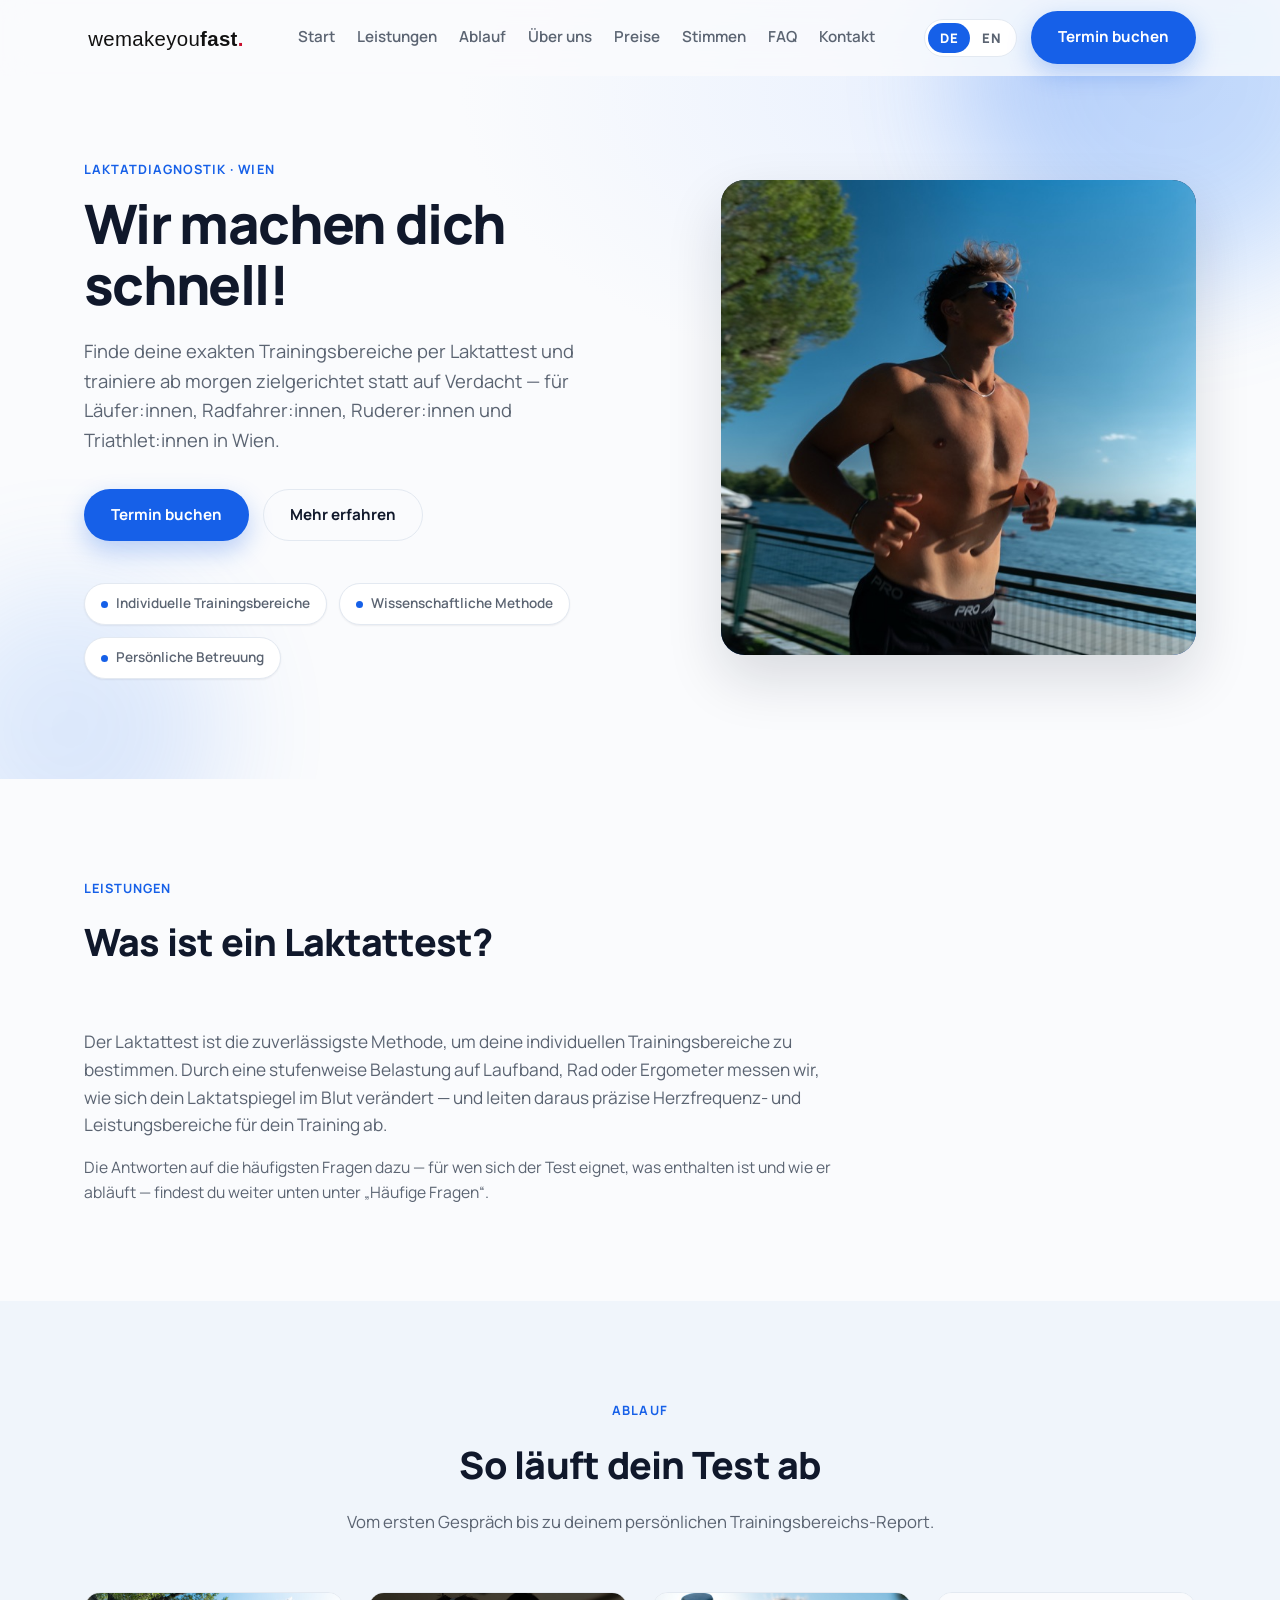
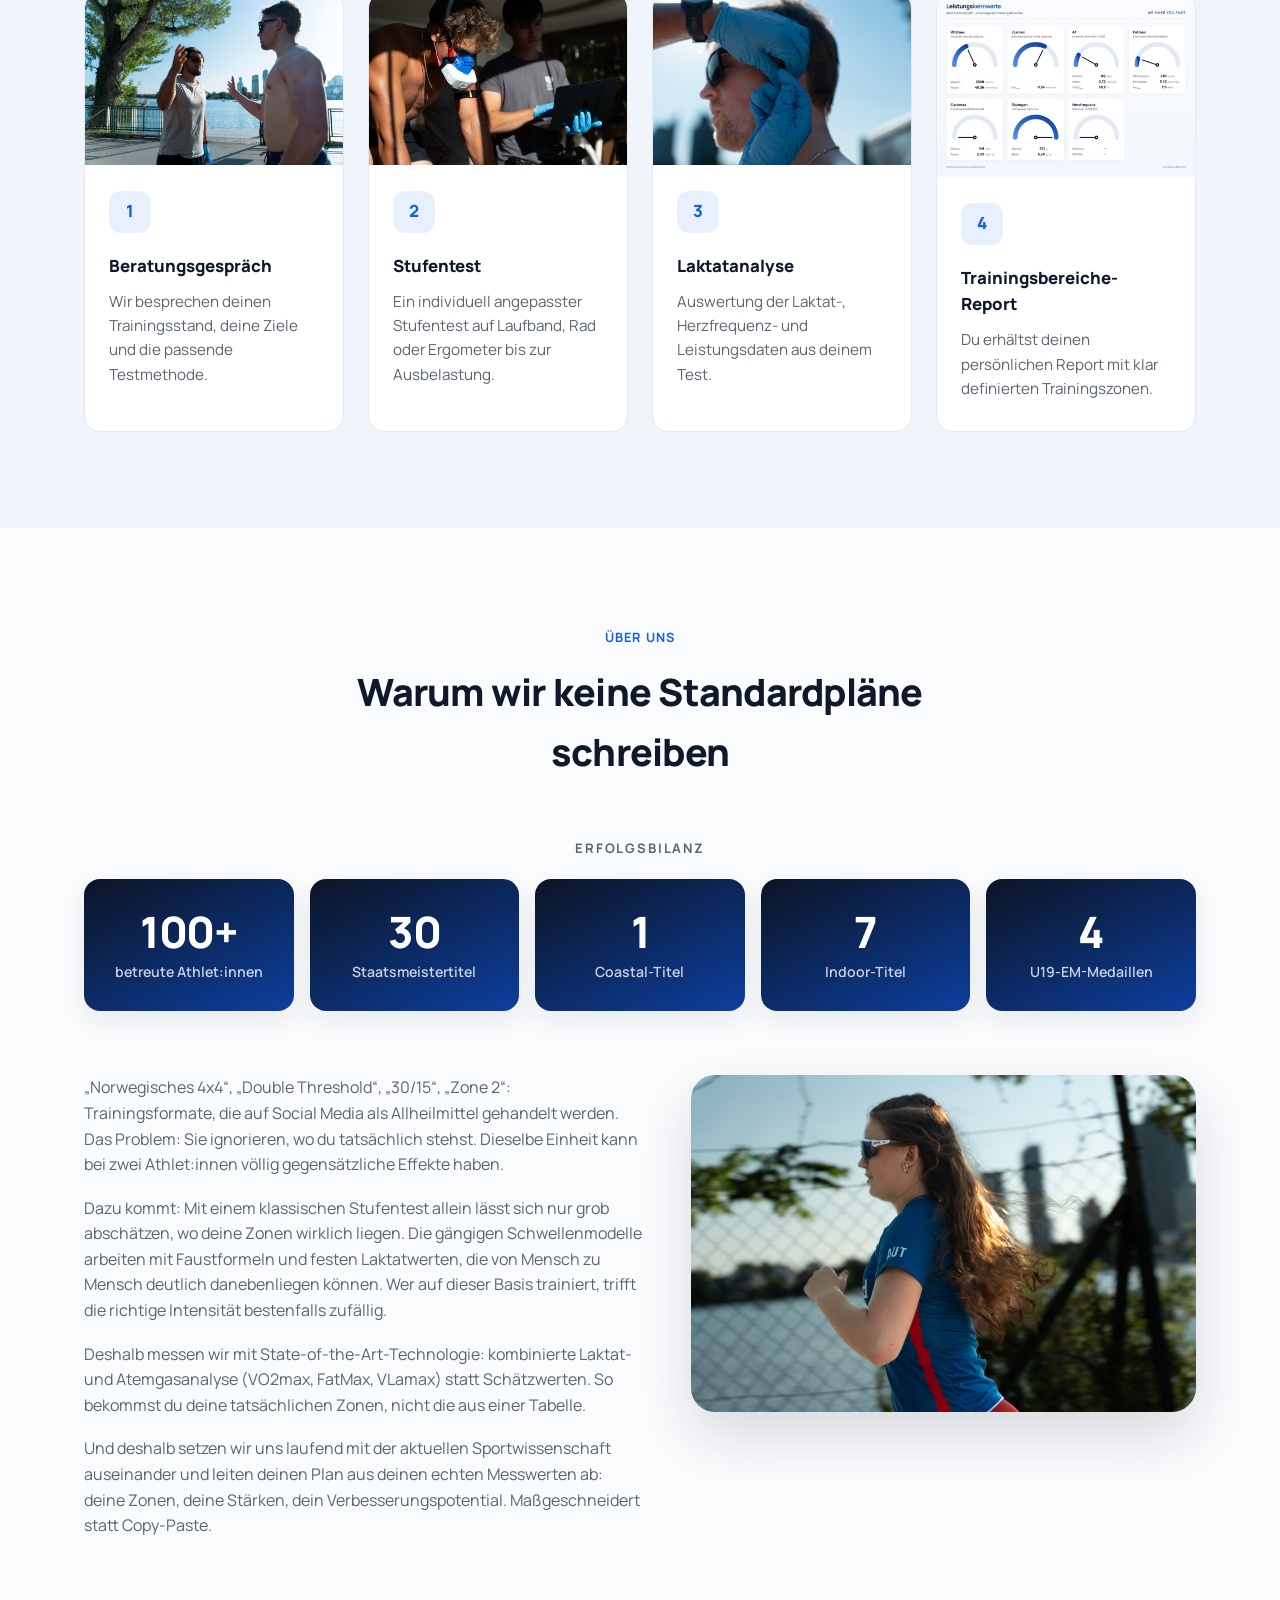
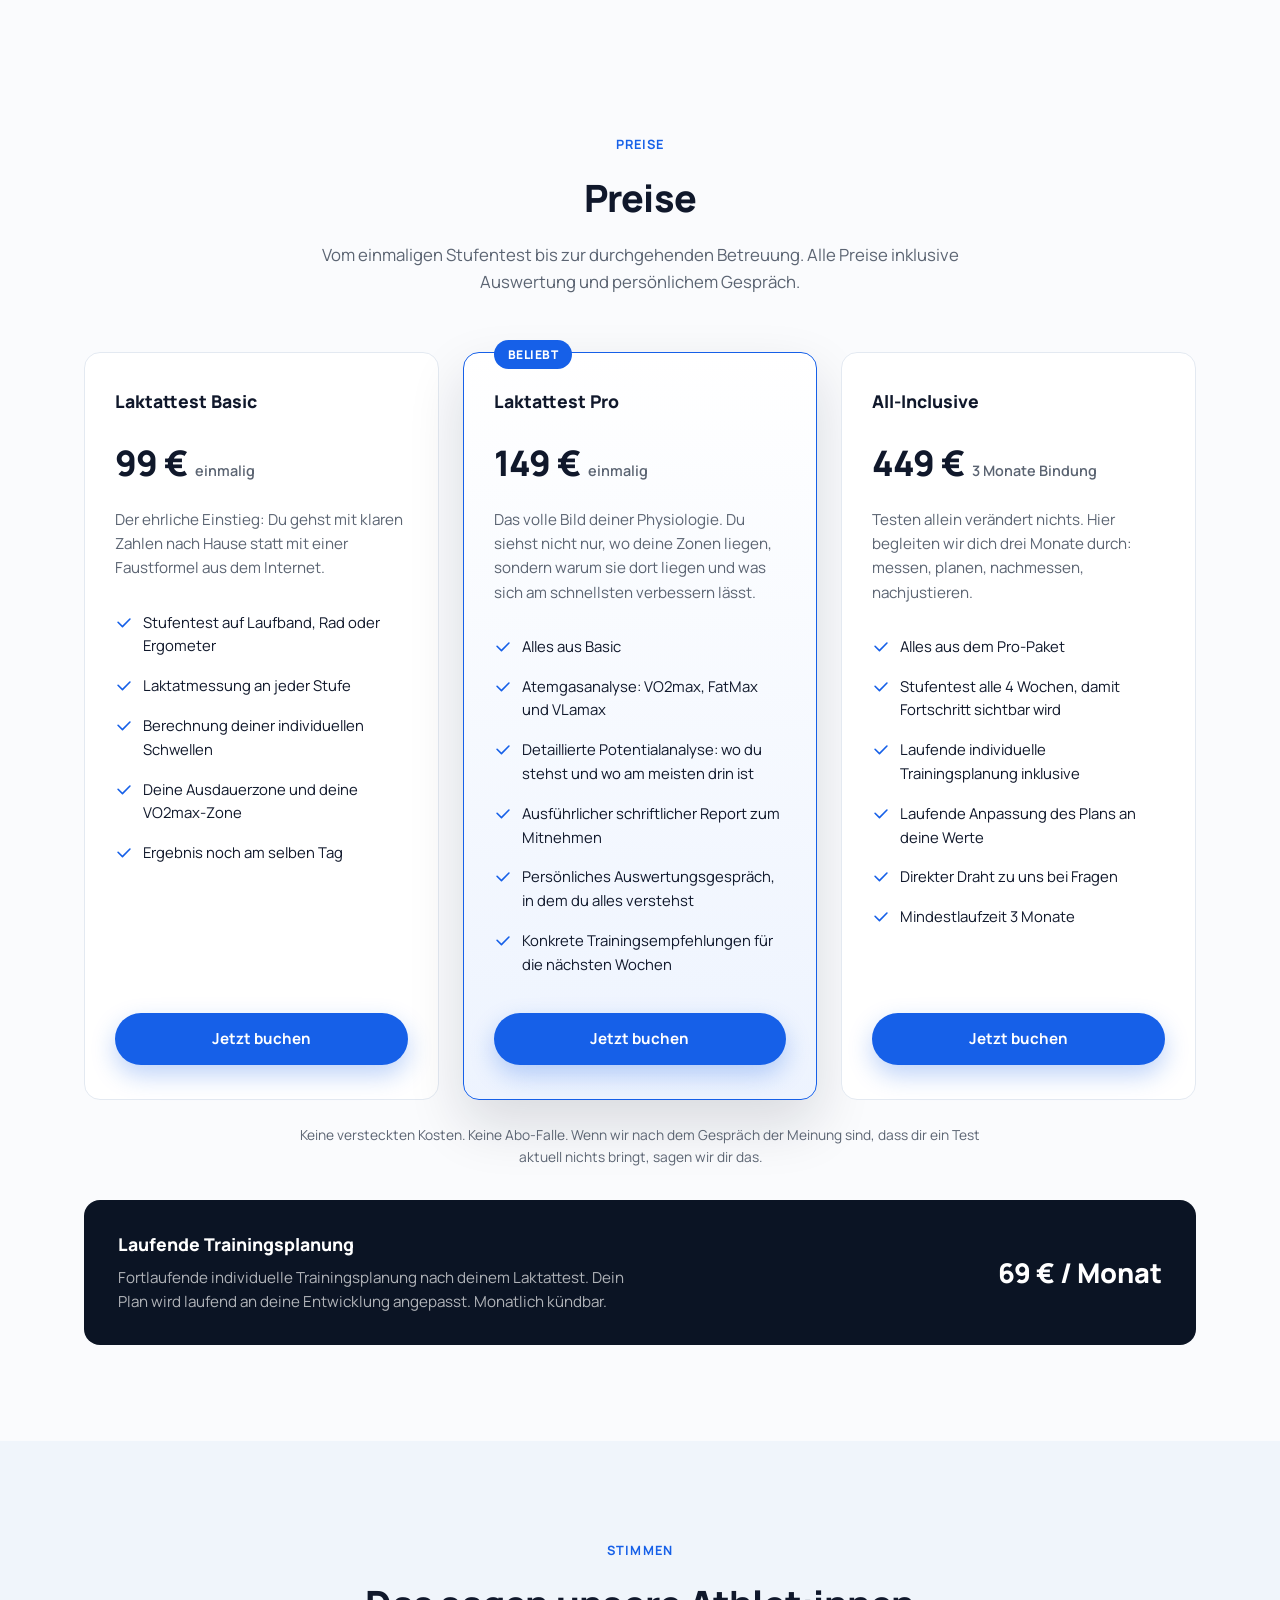
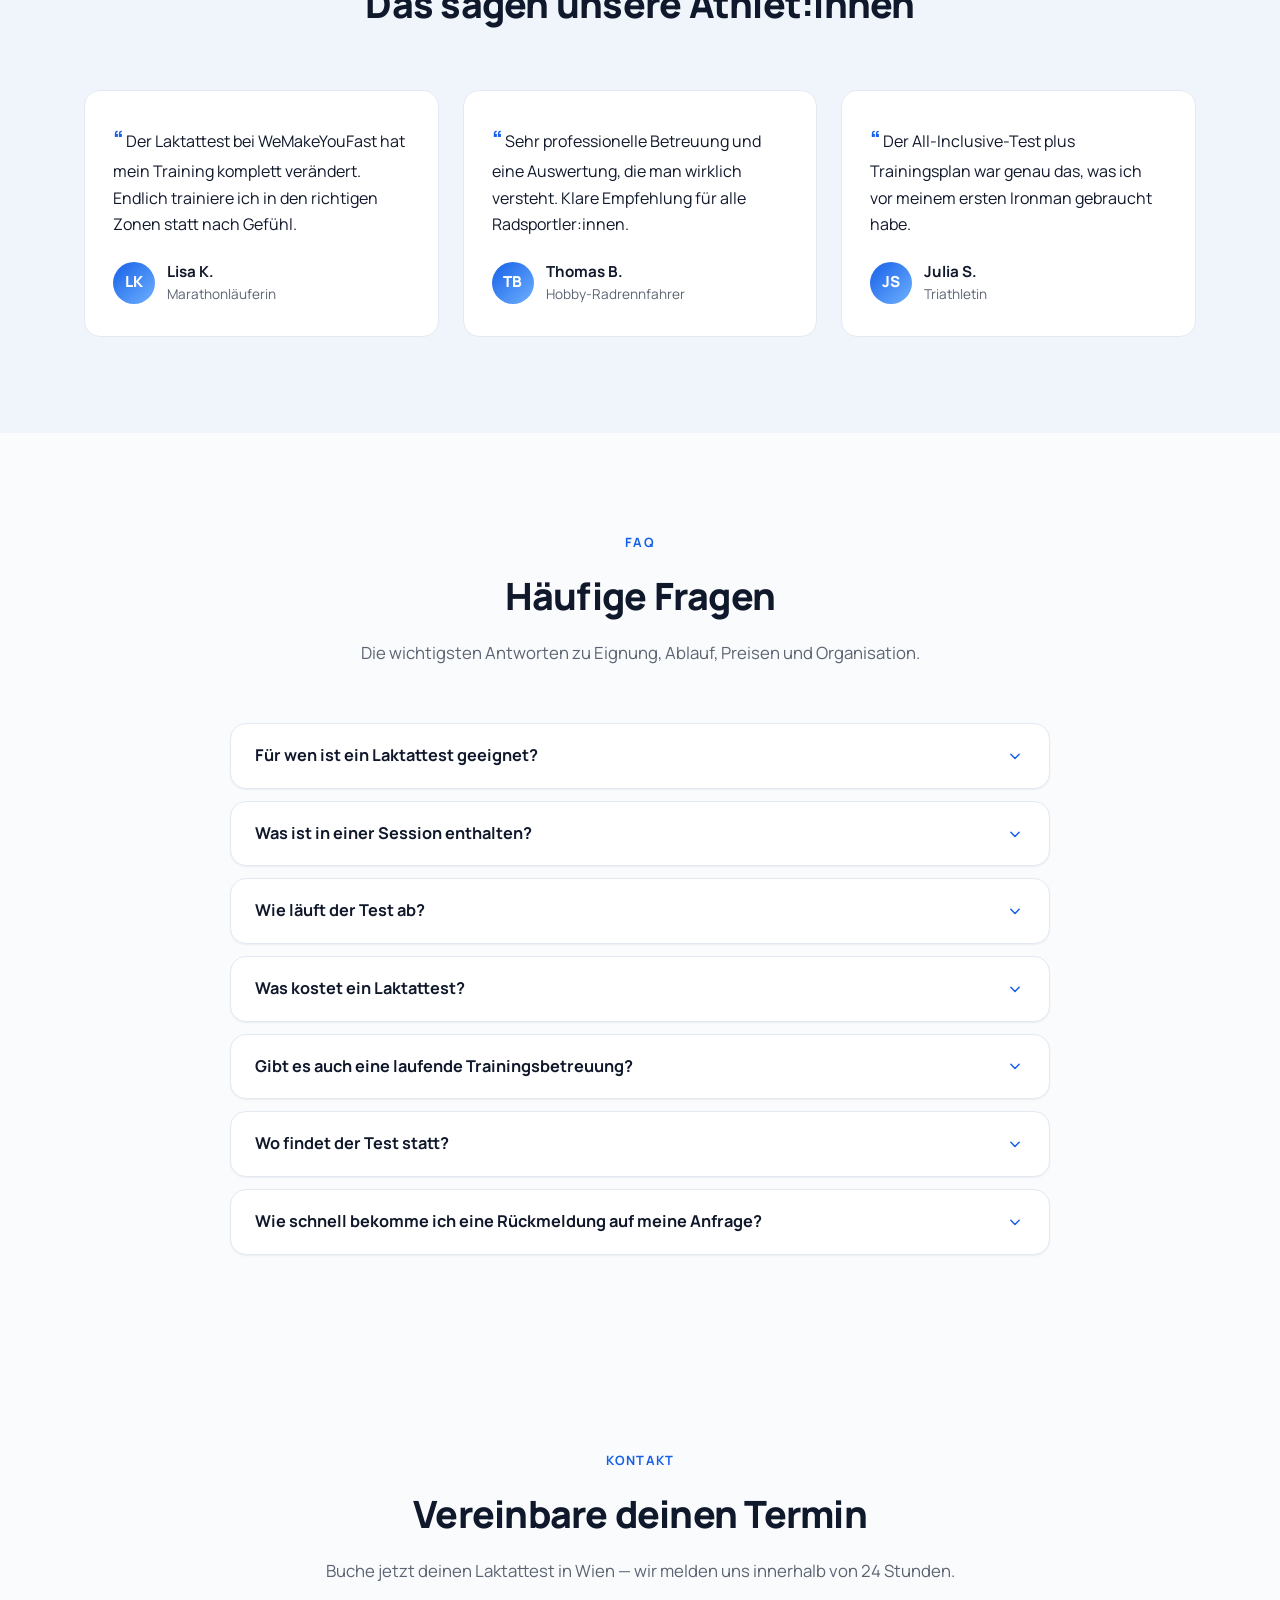
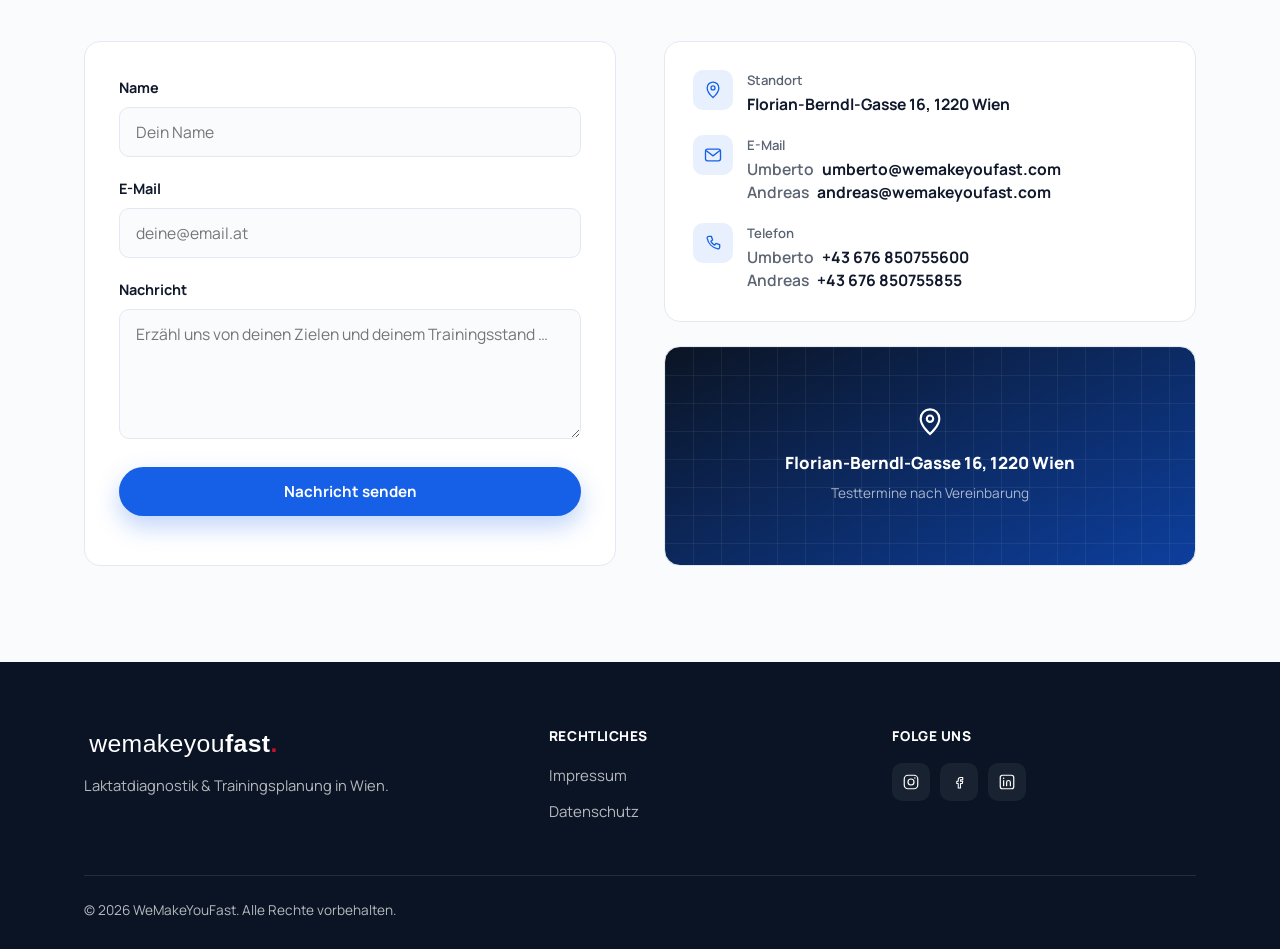
==== index.html @ f68e54e1 "Drop the competitor price comparison from the pricing section The section led with a claim about wha" ====
<!DOCTYPE html>
<html lang="de">
<head>
  <meta charset="UTF-8" />
  <meta name="viewport" content="width=device-width, initial-scale=1.0" />
  <title>WeMakeYouFast — Laktatdiagnostik Wien</title>
  <meta name="description" content="Laktatdiagnostik, Trainingsbereiche und individuelle Trainingspläne für Läufer:innen, Radfahrer:innen, Ruderer:innen und Triathlet:innen in Wien." />
  <link rel="icon" href="data:image/svg+xml,%3Csvg xmlns='http://www.w3.org/2000/svg' viewBox='0 0 100 100'%3E%3Ccircle cx='50' cy='50' r='46' fill='%231660e8'/%3E%3Cpath d='M20 65 L38 45 L52 58 L80 30' stroke='white' stroke-width='7' fill='none' stroke-linecap='round' stroke-linejoin='round'/%3E%3C/svg%3E" />
  <link rel="preconnect" href="https://fonts.googleapis.com" />
  <link rel="preconnect" href="https://fonts.gstatic.com" crossorigin />
  <link href="https://fonts.googleapis.com/css2?family=Manrope:wght@400;500;600;700;800&display=swap" rel="stylesheet" />
  <link rel="stylesheet" href="css/style.css" />
</head>
<body>

  <header class="site-header">
    <div class="container header-inner">
      <a href="#home" class="logo">
        <img src="img/logo/logo-3-mixed-weight.svg" class="logo-img" data-i18n-alt="brand.logoAlt" alt="WeMakeYouFast — zur Startseite" width="498" height="85" />
      </a>

      <nav class="main-nav" data-main-nav>
        <a href="#home" data-i18n="nav.home">Start</a>
        <a href="#about" data-i18n="nav.about">Leistungen</a>
        <a href="#how" data-i18n="nav.how">Ablauf</a>
        <a href="#ueber-uns" data-i18n="nav.ueberUns">Über uns</a>
        <a href="#pricing" data-i18n="nav.pricing">Preise</a>
        <a href="#testimonials" data-i18n="nav.testimonials">Stimmen</a>
        <a href="#faq" data-i18n="nav.faq">FAQ</a>
        <a href="#contact" data-i18n="nav.contact">Kontakt</a>
        <a href="#contact" class="btn btn-primary nav-cta" data-i18n="nav.cta">Termin buchen</a>
      </nav>

      <div class="header-actions">
        <div class="lang-toggle" role="group" aria-label="Language selector">
          <button type="button" data-lang-btn="de" class="active">DE</button>
          <button type="button" data-lang-btn="en">EN</button>
        </div>
        <a href="#contact" class="btn btn-primary cta-desktop" data-i18n="nav.cta">Termin buchen</a>
        <button type="button" class="nav-toggle" data-nav-toggle aria-label="Menü öffnen" aria-expanded="false">
          <span></span><span></span><span></span>
        </button>
      </div>
    </div>
  </header>

  <main>

    <!-- Hero -->
    <section id="home" class="hero">
      <div class="hero-bg">
        <div class="blob blob-1"></div>
        <div class="blob blob-2"></div>
      </div>
      <div class="container hero-grid">
        <div>
          <span class="eyebrow" data-i18n="hero.eyebrow">Laktatdiagnostik · Wien</span>
          <h1 class="hero-title" data-i18n="hero.title">
            Wir machen dich schnell!
          </h1>
          <p class="hero-subtitle" data-i18n="hero.subtitle">
            Finde deine exakten Trainingsbereiche per Laktattest und trainiere ab morgen zielgerichtet statt auf Verdacht — für Läufer:innen, Radfahrer:innen, Ruderer:innen und Triathlet:innen in Wien.
          </p>
          <div class="hero-actions">
            <a href="#contact" class="btn btn-primary" data-i18n="hero.cta">Termin buchen</a>
            <a href="#about" class="btn btn-ghost" data-i18n="hero.secondary">Mehr erfahren</a>
          </div>
          <div class="hero-chips" data-hero-chips></div>
        </div>
        <div class="hero-visual" data-reveal="fade">
          <img src="img/hero/laeufer-nazar.jpg"
            srcset="img/hero/laeufer-nazar-960.jpg 960w, img/hero/laeufer-nazar.jpg 1920w"
            sizes="(max-width: 980px) 420px, 42vw"
            width="1920" height="1280" fetchpriority="high" decoding="async"
            data-i18n-alt="hero.imageAlt"
            alt="Läufer mit Sportbrille beim Lauftraining auf einem Uferweg am Wasser" />
        </div>
      </div>
    </section>

    <!-- About / Services -->
    <section id="about">
      <div class="container">
        <div class="section-head" data-reveal>
          <span class="eyebrow" data-i18n="about.eyebrow">Leistungen</span>
          <h2 data-i18n="about.title">Was ist ein Laktattest?</h2>
        </div>
        <p class="about-intro" data-reveal data-i18n="about.intro">
          Der Laktattest ist die zuverlässigste Methode, um deine individuellen Trainingsbereiche zu bestimmen.
        </p>
        <p class="about-intro about-intro-secondary" data-reveal data-i18n="about.intro2">
          Die Antworten auf die häufigsten Fragen dazu findest du weiter unten unter „Häufige Fragen“.
        </p>
      </div>
    </section>

    <!-- How it works -->
    <section id="how" class="how">
      <div class="container">
        <div class="section-head center" data-reveal>
          <span class="eyebrow" data-i18n="how.eyebrow">Ablauf</span>
          <h2 data-i18n="how.title">So läuft dein Test ab</h2>
          <p data-i18n="how.subtitle">Vom ersten Gespräch bis zu deinem persönlichen Trainingsbereichs-Report.</p>
        </div>
        <div class="steps" data-steps></div>
      </div>
    </section>

    <!-- Über uns -->
    <section id="ueber-uns" class="ueber-uns">
      <div class="container">
        <div class="section-head center" data-reveal>
          <span class="eyebrow" data-i18n="ueberUns.eyebrow">Über uns</span>
          <h2 data-i18n="ueberUns.title">Warum wir keine Standardpläne schreiben</h2>
        </div>

        <h3 class="stats-title" data-reveal data-i18n="ueberUns.statsTitle">Erfolgsbilanz</h3>
        <div class="stats-grid" data-ueber-uns-stats></div>

        <div class="ueber-uns-grid">
          <div class="ueber-uns-text" data-ueber-uns-text data-reveal></div>
          <figure class="ueber-uns-figure" data-reveal>
            <img src="img/team/leonie-laufen.jpg"
              srcset="img/team/leonie-laufen-960.jpg 960w, img/team/leonie-laufen.jpg 1920w"
              sizes="(max-width: 980px) 100vw, 44vw"
              width="1920" height="1280" loading="lazy" decoding="async"
              data-i18n-alt="ueberUns.imageAlt"
              alt="Athletin im blauen Nationaltrikot beim Lauftraining, im Hintergrund die Wiener Skyline" />
          </figure>
        </div>
      </div>
    </section>

    <!-- Pricing -->
    <section id="pricing">
      <div class="container">
        <div class="section-head center" data-reveal>
          <span class="eyebrow" data-i18n="pricing.eyebrow">Preise</span>
          <h2 data-i18n="pricing.title">Preise</h2>
          <p data-i18n="pricing.subtitle">Vom einmaligen Stufentest bis zur durchgehenden Betreuung. Alle Preise inklusive Auswertung und persönlichem Gespräch.</p>
        </div>
        <div class="pricing-grid" data-pricing></div>
        <p class="pricing-trust" data-reveal data-i18n="pricing.trustNote">Keine versteckten Kosten. Keine Abo-Falle. Wenn wir nach dem Gespräch der Meinung sind, dass dir ein Test aktuell nichts bringt, sagen wir dir das.</p>
        <div class="pricing-addon" data-pricing-addon data-reveal></div>
      </div>
    </section>

    <!-- Testimonials -->
    <section id="testimonials" class="testimonials">
      <div class="container">
        <div class="section-head center" data-reveal>
          <span class="eyebrow" data-i18n="testimonials.eyebrow">Stimmen</span>
          <h2 data-i18n="testimonials.title">Das sagen unsere Athlet:innen</h2>
        </div>
        <div class="testimonial-grid" data-testimonials></div>
      </div>
    </section>

    <!-- FAQ -->
    <section id="faq" class="faq">
      <div class="container">
        <div class="section-head center" data-reveal>
          <span class="eyebrow" data-i18n="faq.eyebrow">FAQ</span>
          <h2 data-i18n="faq.title">Häufige Fragen</h2>
          <p data-i18n="faq.subtitle">Die wichtigsten Antworten zu Eignung, Ablauf, Preisen und Organisation.</p>
        </div>
        <div class="faq-list" data-faq></div>
      </div>
    </section>

    <!-- Contact -->
    <section id="contact">
      <div class="container">
        <div class="section-head center" data-reveal>
          <span class="eyebrow" data-i18n="contact.eyebrow">Kontakt</span>
          <h2 data-i18n="contact.title">Vereinbare deinen Termin</h2>
          <p data-i18n="contact.subtitle">Buche jetzt deinen Laktattest in Wien — wir melden uns innerhalb von 24 Stunden.</p>
        </div>

        <div class="contact-grid">
          <form class="contact-form" data-reveal data-contact-form novalidate action="https://formsubmit.co/ajax/umberto@wemakeyoufast.com" method="POST">
            <input type="hidden" name="_subject" value="Neue Anfrage über wemakeyoufast.com" />
            <input type="text" name="_honey" style="display:none" tabindex="-1" autocomplete="off" />
            <div class="form-group">
              <label for="name" data-i18n="contact.form.name">Name</label>
              <input type="text" id="name" name="name" required data-i18n-placeholder="contact.form.namePlaceholder" placeholder="Dein Name" />
            </div>
            <div class="form-group">
              <label for="email" data-i18n="contact.form.email">E-Mail</label>
              <input type="email" id="email" name="email" required data-i18n-placeholder="contact.form.emailPlaceholder" placeholder="deine@email.at" />
            </div>
            <div class="form-group">
              <label for="message" data-i18n="contact.form.message">Nachricht</label>
              <textarea id="message" name="message" required data-i18n-placeholder="contact.form.messagePlaceholder" placeholder="Erzähl uns von deinen Zielen …"></textarea>
            </div>
            <button type="submit" class="btn btn-primary btn-block" data-i18n="contact.form.submit">Nachricht senden</button>
            <div class="form-error" data-form-error hidden>Etwas ist schiefgelaufen. Bitte versuche es erneut oder schreib uns direkt an <a href="mailto:umberto@wemakeyoufast.com">umberto@wemakeyoufast.com</a>.</div>
            <div class="form-success" data-form-success>
              <span data-i18n="contact.form.success">Danke! Deine Nachricht wurde übermittelt.</span>
            </div>
          </form>

          <div class="contact-side">
            <div class="contact-info-card" data-reveal data-contact-info></div>
            <div class="map-placeholder" data-reveal data-map></div>
          </div>
        </div>
      </div>
    </section>

  </main>

  <footer class="site-footer">
    <div class="container">
      <div class="footer-grid">
        <div class="footer-brand">
          <a href="#home" class="logo">
            <img src="img/logo/logo-white.svg" class="logo-img" data-i18n-alt="brand.logoAlt" alt="WeMakeYouFast — zur Startseite" width="498" height="85" />
          </a>
          <p data-i18n="footer.tagline">Laktatdiagnostik & Trainingsplanung in Wien.</p>
        </div>
        <div class="footer-col">
          <h4 data-i18n="footer.linksTitle">Rechtliches</h4>
          <ul>
            <li><a href="impressum.html" data-i18n="footer.impressum">Impressum</a></li>
            <li><a href="datenschutz.html" data-i18n="footer.datenschutz">Datenschutz</a></li>
          </ul>
        </div>
        <div class="footer-col">
          <h4 data-i18n="footer.socialTitle">Folge uns</h4>
          <div class="footer-social">
            <a href="#" aria-label="Instagram">
              <svg width="18" height="18" viewBox="0 0 24 24" fill="none" xmlns="http://www.w3.org/2000/svg"><rect x="3" y="3" width="18" height="18" rx="5" stroke="white" stroke-width="1.6"/><circle cx="12" cy="12" r="4" stroke="white" stroke-width="1.6"/><circle cx="17.2" cy="6.8" r="1" fill="white"/></svg>
            </a>
            <a href="#" aria-label="Facebook">
              <svg width="18" height="18" viewBox="0 0 24 24" fill="none" xmlns="http://www.w3.org/2000/svg"><path d="M14 9h3V6h-3c-1.7 0-3 1.3-3 3v2H9v3h2v6h3v-6h2.5l.5-3H14V9.5c0-.3.2-.5.5-.5Z" stroke="white" stroke-width="1.4" stroke-linejoin="round"/></svg>
            </a>
            <a href="#" aria-label="LinkedIn">
              <svg width="18" height="18" viewBox="0 0 24 24" fill="none" xmlns="http://www.w3.org/2000/svg"><rect x="3" y="3" width="18" height="18" rx="3" stroke="white" stroke-width="1.6"/><line x1="7.5" y1="10" x2="7.5" y2="17" stroke="white" stroke-width="1.6" stroke-linecap="round"/><circle cx="7.5" cy="7" r="1" fill="white"/><path d="M11.5 17v-4.5c0-1.4 1-2.5 2.5-2.5s2.5 1.1 2.5 2.5V17" stroke="white" stroke-width="1.6" stroke-linecap="round"/></svg>
            </a>
          </div>
        </div>
      </div>
      <div class="footer-bottom">
        <span>© <span data-year>2026</span> WeMakeYouFast. <span data-i18n="footer.rights">Alle Rechte vorbehalten.</span></span>
      </div>
    </div>
  </footer>

  <script src="js/i18n.js"></script>
  <script src="js/main.js"></script>
</body>
</html>
---- css/style.css ----
/* ============ WeMakeYouFast — stylesheet ============ */

:root {
  --color-bg: #fafbfd;
  --color-bg-alt: #f0f5fb;
  --color-surface: #ffffff;
  --color-text: #10182b;
  --color-text-muted: #5b6472;
  --color-border: #e3e9f1;
  --color-accent: #1660e8;
  --color-accent-dark: #0d3f9e;
  --color-accent-light: #e8f0fe;
  --color-dark: #0b1424;
  --color-dark-alt: #131f36;
  --font-sans: "Manrope", system-ui, -apple-system, "Segoe UI", Roboto, sans-serif;
  --radius-sm: 10px;
  --radius-md: 16px;
  --radius-lg: 24px;
  --shadow-sm: 0 1px 2px rgba(16, 24, 40, 0.06);
  --shadow-md: 0 10px 28px rgba(16, 24, 40, 0.08);
  --shadow-lg: 0 24px 56px rgba(16, 24, 40, 0.14);
  --container-width: 1160px;
  --header-height: 76px;
}

* {
  box-sizing: border-box;
}

html {
  scroll-behavior: smooth;
  scroll-padding-top: calc(var(--header-height) + 12px);
}

body {
  margin: 0;
  font-family: var(--font-sans);
  color: var(--color-text);
  background: var(--color-bg);
  line-height: 1.6;
  -webkit-font-smoothing: antialiased;
}

img,
svg {
  display: block;
  max-width: 100%;
}

a {
  color: inherit;
}

ul {
  margin: 0;
  padding: 0;
  list-style: none;
}

h1, h2, h3, h4, p {
  margin: 0;
}

button {
  font-family: inherit;
  cursor: pointer;
}

.container {
  width: 100%;
  max-width: var(--container-width);
  margin: 0 auto;
  padding: 0 24px;
}

.eyebrow {
  display: inline-block;
  font-size: 0.8rem;
  font-weight: 700;
  letter-spacing: 0.08em;
  text-transform: uppercase;
  color: var(--color-accent);
  margin-bottom: 14px;
}

section {
  padding: 96px 0;
}

.section-head {
  max-width: 640px;
  margin: 0 0 56px;
}

.section-head.center {
  margin-left: auto;
  margin-right: auto;
  text-align: center;
}

.section-head h2 {
  font-size: clamp(1.7rem, 3vw, 2.35rem);
  font-weight: 800;
  letter-spacing: -0.02em;
  margin-bottom: 14px;
}

.section-head p {
  color: var(--color-text-muted);
  font-size: 1.05rem;
}

/* ---------- Buttons ---------- */

.btn {
  display: inline-flex;
  align-items: center;
  justify-content: center;
  gap: 8px;
  padding: 13px 26px;
  border-radius: 999px;
  font-weight: 700;
  font-size: 0.95rem;
  text-decoration: none;
  border: 1px solid transparent;
  transition: transform 0.18s ease, box-shadow 0.18s ease, background 0.18s ease, color 0.18s ease;
  white-space: nowrap;
}

.btn-primary {
  background: var(--color-accent);
  color: #fff;
  box-shadow: 0 10px 24px rgba(22, 96, 232, 0.28);
}

.btn-primary:hover {
  background: var(--color-accent-dark);
  transform: translateY(-1px);
  box-shadow: 0 14px 30px rgba(22, 96, 232, 0.34);
}

.btn-ghost {
  background: transparent;
  color: var(--color-text);
  border-color: var(--color-border);
}

.btn-ghost:hover {
  border-color: var(--color-accent);
  color: var(--color-accent);
}

.btn-block {
  width: 100%;
}

/* ---------- Header ---------- */

.site-header {
  position: fixed;
  top: 0;
  left: 0;
  right: 0;
  z-index: 100;
  height: var(--header-height);
  display: flex;
  align-items: center;
  background: rgba(250, 251, 253, 0.82);
  backdrop-filter: saturate(180%) blur(14px);
  border-bottom: 1px solid transparent;
  transition: border-color 0.2s ease, box-shadow 0.2s ease;
}

.site-header.scrolled {
  border-bottom-color: var(--color-border);
  box-shadow: 0 4px 20px rgba(16, 24, 40, 0.04);
}

.header-inner {
  display: flex;
  align-items: center;
  justify-content: space-between;
  gap: 20px;
  width: 100%;
}

.logo {
  display: flex;
  align-items: center;
  flex-shrink: 0;
  text-decoration: none;
  color: var(--color-text);
}

.logo-img {
  height: 28px;
  width: auto;
  flex-shrink: 0;
}

.main-nav {
  display: flex;
  align-items: center;
  gap: 2px;
}

.main-nav a {
  display: block;
  padding: 10px 10px;
  border-radius: 999px;
  font-size: 0.95rem;
  font-weight: 600;
  white-space: nowrap;
  text-decoration: none;
  color: var(--color-text-muted);
  transition: background 0.15s ease, color 0.15s ease;
}

.main-nav a:hover {
  color: var(--color-text);
  background: var(--color-bg-alt);
}

.header-actions {
  display: flex;
  align-items: center;
  gap: 14px;
}

.lang-toggle {
  display: flex;
  align-items: center;
  border: 1px solid var(--color-border);
  border-radius: 999px;
  padding: 3px;
  background: var(--color-surface);
}

.lang-toggle button {
  border: none;
  background: transparent;
  padding: 6px 12px;
  border-radius: 999px;
  font-size: 0.82rem;
  font-weight: 800;
  letter-spacing: 0.03em;
  color: var(--color-text-muted);
  transition: background 0.15s ease, color 0.15s ease;
}

.lang-toggle button.active {
  background: var(--color-accent);
  color: #fff;
}

.main-nav .nav-cta {
  display: none;
}

.nav-toggle {
  display: none;
  flex-direction: column;
  gap: 5px;
  border: none;
  background: transparent;
  padding: 8px;
}

.nav-toggle span {
  width: 22px;
  height: 2px;
  background: var(--color-text);
  border-radius: 2px;
  transition: transform 0.2s ease, opacity 0.2s ease;
}

.nav-toggle.open span:nth-child(1) {
  transform: translateY(7px) rotate(45deg);
}
.nav-toggle.open span:nth-child(2) {
  opacity: 0;
}
.nav-toggle.open span:nth-child(3) {
  transform: translateY(-7px) rotate(-45deg);
}

/* ---------- Hero ---------- */

.hero {
  position: relative;
  padding: calc(var(--header-height) + 80px) 0 100px;
  overflow: hidden;
}

.hero-bg {
  position: absolute;
  inset: 0;
  z-index: -1;
  background: radial-gradient(60% 55% at 78% 12%, var(--color-accent-light) 0%, rgba(232, 240, 254, 0) 70%),
    var(--color-bg);
}

.hero-bg .blob {
  position: absolute;
  border-radius: 50%;
  filter: blur(60px);
  opacity: 0.5;
}

.hero-bg .blob-1 {
  width: 420px;
  height: 420px;
  top: -140px;
  right: -100px;
  background: linear-gradient(135deg, var(--color-accent), #6fb1ff);
  opacity: 0.28;
}

.hero-bg .blob-2 {
  width: 300px;
  height: 300px;
  bottom: -100px;
  left: -80px;
  background: linear-gradient(135deg, #6fb1ff, var(--color-accent));
  opacity: 0.16;
}

.hero-grid {
  display: grid;
  grid-template-columns: 1.1fr 0.9fr;
  gap: 56px;
  align-items: center;
}

.hero-title {
  font-size: clamp(2.1rem, 4.4vw, 3.4rem);
  font-weight: 800;
  letter-spacing: -0.03em;
  line-height: 1.12;
  margin-bottom: 22px;
}

.hero-subtitle {
  font-size: 1.15rem;
  color: var(--color-text-muted);
  max-width: 520px;
  margin-bottom: 34px;
}

.hero-actions {
  display: flex;
  flex-wrap: wrap;
  gap: 14px;
  margin-bottom: 42px;
}

.hero-chips {
  display: flex;
  flex-wrap: wrap;
  gap: 12px;
}

.chip {
  display: inline-flex;
  align-items: center;
  gap: 8px;
  padding: 9px 16px;
  border-radius: 999px;
  background: var(--color-surface);
  border: 1px solid var(--color-border);
  font-size: 0.85rem;
  font-weight: 600;
  color: var(--color-text-muted);
  box-shadow: var(--shadow-sm);
}

.chip::before {
  content: "";
  width: 7px;
  height: 7px;
  border-radius: 50%;
  background: var(--color-accent);
  flex-shrink: 0;
}

.hero-visual {
  position: relative;
  aspect-ratio: 1 / 1;
  border-radius: var(--radius-lg);
  background: linear-gradient(155deg, var(--color-dark) 0%, var(--color-accent-dark) 100%);
  box-shadow: var(--shadow-lg);
  overflow: hidden;
  display: flex;
  align-items: center;
  justify-content: center;
}

.hero-visual img {
  width: 100%;
  height: 100%;
  object-fit: cover;
}

/* ---------- About ---------- */

.about-intro {
  font-size: 1.08rem;
  color: var(--color-text-muted);
  max-width: 760px;
}

.about-intro-secondary {
  margin-top: 16px;
  font-size: 0.98rem;
}

/* ---------- How it works ---------- */

.how {
  background: var(--color-bg-alt);
}

.steps {
  display: grid;
  grid-template-columns: repeat(4, 1fr);
  gap: 24px;
}

.step-card {
  position: relative;
  display: flex;
  flex-direction: column;
  background: var(--color-surface);
  border: 1px solid var(--color-border);
  border-radius: var(--radius-md);
  overflow: hidden;
}

.step-media {
  aspect-ratio: 3 / 2;
  background: var(--color-bg-alt);
}

.step-media img {
  width: 100%;
  height: 100%;
  object-fit: cover;
}

/* Der Report ist ein Dokument, kein Foto: ganz zeigen statt zuschneiden. */
.step-media-contain img {
  object-fit: contain;
}

.step-media-blank {
  display: flex;
  align-items: center;
  justify-content: center;
  background: linear-gradient(155deg, var(--color-dark) 0%, var(--color-accent-dark) 100%);
  color: #fff;
}

.step-media-blank svg {
  width: 34px;
  height: 34px;
}

.step-body {
  padding: 26px 24px 30px;
}

.step-number {
  display: inline-flex;
  align-items: center;
  justify-content: center;
  width: 42px;
  height: 42px;
  border-radius: 12px;
  background: var(--color-accent-light);
  color: var(--color-accent);
  font-weight: 800;
  font-size: 1.05rem;
  margin-bottom: 20px;
}

.step-card h3 {
  font-size: 1.05rem;
  font-weight: 800;
  margin-bottom: 10px;
}

.step-card p {
  color: var(--color-text-muted);
  font-size: 0.95rem;
}

.step-connector {
  display: none;
}

/* ---------- Über uns ---------- */

.stats-title {
  text-align: center;
  font-size: 0.82rem;
  font-weight: 700;
  letter-spacing: 0.14em;
  text-transform: uppercase;
  color: var(--color-text-muted);
  margin-bottom: 20px;
}

.stats-grid {
  display: grid;
  grid-template-columns: repeat(5, 1fr);
  gap: 16px;
  margin-bottom: 64px;
}

.stat-card {
  padding: 30px 16px;
  border-radius: var(--radius-md);
  background: linear-gradient(155deg, var(--color-dark) 0%, var(--color-accent-dark) 100%);
  box-shadow: var(--shadow-md);
  text-align: center;
  color: #fff;
}

.stat-value {
  font-size: clamp(1.9rem, 3.4vw, 2.7rem);
  font-weight: 800;
  line-height: 1.05;
  letter-spacing: -0.03em;
}

.stat-label {
  margin-top: 8px;
  font-size: 0.88rem;
  font-weight: 600;
  color: rgba(255, 255, 255, 0.78);
  line-height: 1.35;
}

.ueber-uns-grid {
  display: grid;
  grid-template-columns: 1.05fr 0.95fr;
  gap: 48px;
  align-items: start;
}

.ueber-uns-text p {
  color: var(--color-text-muted);
  font-size: 1rem;
  margin-bottom: 18px;
}

.ueber-uns-text p:last-child {
  margin-bottom: 0;
}

.ueber-uns-figure {
  margin: 0;
  border-radius: var(--radius-lg);
  overflow: hidden;
  box-shadow: var(--shadow-lg);
  position: sticky;
  top: calc(var(--header-height) + 24px);
}

.ueber-uns-figure img {
  width: 100%;
  height: 100%;
  aspect-ratio: 3 / 2;
  object-fit: cover;
}

/* ---------- Pricing ---------- */

.pricing-grid {
  display: grid;
  grid-template-columns: repeat(3, 1fr);
  gap: 24px;
  align-items: stretch;
}

.price-card {
  display: flex;
  flex-direction: column;
  background: var(--color-surface);
  border: 1px solid var(--color-border);
  border-radius: var(--radius-md);
  padding: 34px 30px;
  position: relative;
  transition: transform 0.2s ease, box-shadow 0.2s ease;
}

.price-card:hover {
  transform: translateY(-4px);
  box-shadow: var(--shadow-md);
}

.price-card.highlighted {
  border-color: var(--color-accent);
  box-shadow: var(--shadow-lg);
  background: linear-gradient(180deg, #ffffff 0%, var(--color-accent-light) 130%);
}

.price-badge {
  position: absolute;
  top: -13px;
  left: 30px;
  background: var(--color-accent);
  color: #fff;
  font-size: 0.75rem;
  font-weight: 800;
  letter-spacing: 0.04em;
  text-transform: uppercase;
  padding: 5px 14px;
  border-radius: 999px;
}

.price-card h3 {
  font-size: 1.1rem;
  font-weight: 800;
  margin-bottom: 6px;
}

.price-value {
  display: flex;
  align-items: baseline;
  gap: 8px;
  margin: 14px 0 16px;
}

.price-value .amount {
  font-size: 2.2rem;
  font-weight: 800;
  letter-spacing: -0.02em;
}

.price-value .period {
  color: var(--color-text-muted);
  font-size: 0.9rem;
  font-weight: 600;
}

.price-desc {
  color: var(--color-text-muted);
  font-size: 0.95rem;
  margin-bottom: 22px;
}

.price-features {
  margin-bottom: 28px;
  flex-grow: 1;
}

.price-features li {
  display: flex;
  align-items: flex-start;
  gap: 10px;
  padding: 8px 0;
  font-size: 0.93rem;
  color: var(--color-text);
}

.price-features li svg {
  flex-shrink: 0;
  margin-top: 3px;
  color: var(--color-accent);
}

.pricing-trust {
  margin: 24px auto 0;
  max-width: 720px;
  text-align: center;
  color: var(--color-text-muted);
  font-size: 0.86rem;
  line-height: 1.6;
}

.pricing-addon {
  margin-top: 32px;
  display: flex;
  flex-wrap: wrap;
  align-items: center;
  justify-content: space-between;
  gap: 20px;
  background: var(--color-dark);
  color: #fff;
  border-radius: var(--radius-md);
  padding: 30px 34px;
}

.pricing-addon-text h3 {
  font-size: 1.1rem;
  font-weight: 800;
  margin-bottom: 8px;
}

.pricing-addon-text p {
  color: rgba(255, 255, 255, 0.68);
  font-size: 0.95rem;
  max-width: 520px;
}

.pricing-addon .amount {
  font-size: 1.7rem;
  font-weight: 800;
  color: #fff;
  white-space: nowrap;
}

/* ---------- FAQ ---------- */

.faq-list {
  max-width: 820px;
  margin: 0 auto;
  display: flex;
  flex-direction: column;
  gap: 12px;
}

.faq-item {
  background: var(--color-surface);
  border: 1px solid var(--color-border);
  border-radius: var(--radius-md);
  box-shadow: var(--shadow-sm);
  transition: border-color 0.2s ease, box-shadow 0.2s ease;
}

.faq-item.open {
  border-color: var(--color-accent);
  box-shadow: var(--shadow-md);
}

.faq-question {
  margin: 0;
  font-size: inherit;
  font-weight: inherit;
}

.faq-trigger {
  width: 100%;
  display: flex;
  align-items: center;
  justify-content: space-between;
  gap: 16px;
  padding: 20px 24px;
  background: none;
  border: 0;
  border-radius: var(--radius-md);
  font-family: inherit;
  font-size: 1.02rem;
  font-weight: 700;
  line-height: 1.45;
  color: var(--color-text);
  text-align: left;
  cursor: pointer;
}

.faq-trigger:hover {
  color: var(--color-accent);
}

.faq-trigger:focus-visible {
  outline: 2px solid var(--color-accent);
  outline-offset: 2px;
}

.faq-chevron {
  flex-shrink: 0;
  display: flex;
  color: var(--color-accent);
  transition: transform 0.3s ease;
}

.faq-item.open .faq-chevron {
  transform: rotate(180deg);
}

.faq-panel {
  display: grid;
  grid-template-rows: 0fr;
  transition: grid-template-rows 0.3s ease;
}

.faq-item.open .faq-panel {
  grid-template-rows: 1fr;
}

.faq-panel-inner {
  overflow: hidden;
  visibility: hidden;
  transition: visibility 0.3s;
}

.faq-item.open .faq-panel-inner {
  visibility: visible;
}

.faq-panel-inner > *:first-child {
  margin-top: 0;
}

.faq-panel-inner p,
.faq-panel-inner li {
  color: var(--color-text-muted);
  font-size: 0.98rem;
}

.faq-panel-inner p {
  margin: 0 24px 16px;
}

.faq-panel-inner ul {
  margin: 0 24px 20px;
  padding-left: 20px;
  list-style: disc;
  display: flex;
  flex-direction: column;
  gap: 6px;
}

.faq-panel-inner p:last-child {
  margin-bottom: 20px;
}

/* ---------- Testimonials ---------- */

.testimonials {
  background: var(--color-bg-alt);
}

.testimonial-grid {
  display: grid;
  grid-template-columns: repeat(3, 1fr);
  gap: 24px;
}

.testimonial-card {
  background: var(--color-surface);
  border: 1px solid var(--color-border);
  border-radius: var(--radius-md);
  padding: 30px 28px;
  display: flex;
  flex-direction: column;
}

.testimonial-quote {
  color: var(--color-text);
  font-size: 1rem;
  line-height: 1.65;
  margin-bottom: 22px;
}

.testimonial-quote::before {
  content: "\201C";
  color: var(--color-accent);
  font-size: 1.4rem;
  font-weight: 800;
  margin-right: 2px;
}

.testimonial-author {
  display: flex;
  align-items: center;
  gap: 12px;
  margin-top: auto;
}

.testimonial-avatar {
  width: 42px;
  height: 42px;
  border-radius: 50%;
  background: linear-gradient(135deg, var(--color-accent), #6fb1ff);
  color: #fff;
  display: flex;
  align-items: center;
  justify-content: center;
  font-weight: 800;
  font-size: 0.95rem;
  flex-shrink: 0;
}

.testimonial-author .name {
  font-weight: 700;
  font-size: 0.95rem;
}

.testimonial-author .role {
  color: var(--color-text-muted);
  font-size: 0.85rem;
}

/* ---------- Contact ---------- */

.contact-grid {
  display: grid;
  grid-template-columns: 1fr 1fr;
  gap: 48px;
}

.contact-form {
  background: var(--color-surface);
  border: 1px solid var(--color-border);
  border-radius: var(--radius-md);
  padding: 34px;
}

.form-group {
  margin-bottom: 20px;
}

.form-group label {
  display: block;
  font-size: 0.9rem;
  font-weight: 700;
  margin-bottom: 8px;
}

.form-group input,
.form-group textarea {
  width: 100%;
  padding: 13px 16px;
  border-radius: var(--radius-sm);
  border: 1px solid var(--color-border);
  background: var(--color-bg);
  font-family: inherit;
  font-size: 0.98rem;
  color: var(--color-text);
  transition: border-color 0.15s ease, box-shadow 0.15s ease;
}

.form-group input:focus,
.form-group textarea:focus {
  outline: none;
  border-color: var(--color-accent);
  box-shadow: 0 0 0 3px var(--color-accent-light);
}

.form-group textarea {
  min-height: 130px;
  resize: vertical;
}

.form-success {
  display: none;
  align-items: center;
  gap: 10px;
  margin-top: 16px;
  padding: 14px 16px;
  border-radius: var(--radius-sm);
  background: #e9f9ef;
  color: #1a7f4b;
  font-size: 0.9rem;
  font-weight: 600;
}

.form-success.visible {
  display: flex;
}

.form-error {
  margin-top: 16px;
  padding: 14px 16px;
  border-radius: var(--radius-sm);
  background: #fdeaea;
  color: #b23434;
  font-size: 0.9rem;
  font-weight: 600;
}

.form-error a {
  color: inherit;
  text-decoration: underline;
}

.contact-side {
  display: flex;
  flex-direction: column;
  gap: 24px;
}

.contact-info-card {
  background: var(--color-surface);
  border: 1px solid var(--color-border);
  border-radius: var(--radius-md);
  padding: 28px;
  display: flex;
  flex-direction: column;
  gap: 18px;
}

.contact-info-row {
  display: flex;
  align-items: flex-start;
  gap: 14px;
}

.contact-info-icon {
  width: 40px;
  height: 40px;
  border-radius: 10px;
  background: var(--color-accent-light);
  color: var(--color-accent);
  display: flex;
  align-items: center;
  justify-content: center;
  flex-shrink: 0;
}

.contact-info-row .label {
  font-size: 0.82rem;
  color: var(--color-text-muted);
  font-weight: 600;
  margin-bottom: 2px;
}

.contact-info-row .value {
  font-weight: 700;
  font-size: 0.98rem;
  line-height: 1.5;
}

.contact-info-row .value .contact-person {
  color: var(--color-text-muted);
  font-weight: 600;
  margin-right: 8px;
}

.contact-info-row .value a {
  text-decoration: none;
  transition: color 0.2s ease;
}

.contact-info-row .value a:hover,
.contact-info-row .value a:focus-visible {
  color: var(--color-accent);
  text-decoration: underline;
}

.map-placeholder {
  position: relative;
  flex-grow: 1;
  min-height: 220px;
  border-radius: var(--radius-md);
  overflow: hidden;
  background: linear-gradient(155deg, var(--color-dark) 0%, var(--color-accent-dark) 100%);
  display: flex;
  align-items: center;
  justify-content: center;
  text-align: center;
  color: #fff;
  border: 1px solid var(--color-border);
}

.map-placeholder .map-grid {
  position: absolute;
  inset: 0;
  background-image: linear-gradient(rgba(255, 255, 255, 0.06) 1px, transparent 1px),
    linear-gradient(90deg, rgba(255, 255, 255, 0.06) 1px, transparent 1px);
  background-size: 28px 28px;
}

.map-placeholder-content {
  position: relative;
  z-index: 1;
  padding: 20px;
}

.map-placeholder-content svg {
  margin: 0 auto 12px;
  color: #fff;
}

.map-placeholder-content .map-title {
  font-weight: 800;
  font-size: 1.05rem;
  margin-bottom: 6px;
}

.map-placeholder-content .map-note {
  font-size: 0.85rem;
  color: rgba(255, 255, 255, 0.65);
}

/* ---------- Footer ---------- */

.site-footer {
  background: var(--color-dark);
  color: rgba(255, 255, 255, 0.7);
  padding: 64px 0 28px;
}

.footer-grid {
  display: grid;
  grid-template-columns: 1.4fr 1fr 1fr;
  gap: 40px;
  padding-bottom: 40px;
  border-bottom: 1px solid rgba(255, 255, 255, 0.1);
}

.footer-brand .logo {
  color: #fff;
  margin-bottom: 14px;
}

.footer-brand .logo-img {
  height: 34px;
}

.footer-brand p {
  font-size: 0.92rem;
  max-width: 320px;
}

.footer-col h4 {
  color: #fff;
  font-size: 0.85rem;
  font-weight: 800;
  letter-spacing: 0.04em;
  text-transform: uppercase;
  margin-bottom: 16px;
}

.footer-col ul li {
  margin-bottom: 10px;
}

.footer-col a {
  color: rgba(255, 255, 255, 0.7);
  text-decoration: none;
  font-size: 0.94rem;
  transition: color 0.15s ease;
}

.footer-col a:hover {
  color: #fff;
}

.footer-social {
  display: flex;
  gap: 10px;
}

.footer-social a {
  width: 38px;
  height: 38px;
  border-radius: 10px;
  background: rgba(255, 255, 255, 0.06);
  display: flex;
  align-items: center;
  justify-content: center;
  transition: background 0.15s ease;
}

.footer-social a:hover {
  background: var(--color-accent);
}

.footer-bottom {
  display: flex;
  align-items: center;
  justify-content: space-between;
  flex-wrap: wrap;
  gap: 12px;
  padding-top: 24px;
  font-size: 0.85rem;
}

/* ---------- Scroll reveal ---------- */

[data-reveal] {
  opacity: 0;
  transform: translateY(24px);
  transition: opacity 0.7s ease, transform 0.7s ease;
}

[data-reveal].is-visible {
  opacity: 1;
  transform: translateY(0);
}

[data-reveal="fade"] {
  transform: none;
}

@media (prefers-reduced-motion: reduce) {
  [data-reveal] {
    opacity: 1;
    transform: none;
    transition: none;
  }
  html {
    scroll-behavior: auto;
  }
  .faq-panel,
  .faq-panel-inner,
  .faq-chevron {
    transition: none;
  }
}

/* ---------- Legal pages ---------- */

.legal-page {
  padding: calc(var(--header-height) + 64px) 0 100px;
}

.legal-page h1 {
  font-size: clamp(1.8rem, 3.4vw, 2.4rem);
  font-weight: 800;
  margin-bottom: 12px;
  letter-spacing: -0.02em;
}

.legal-page .updated {
  color: var(--color-text-muted);
  font-size: 0.9rem;
  margin-bottom: 40px;
}

.legal-page h2 {
  font-size: 1.2rem;
  font-weight: 800;
  margin: 36px 0 14px;
}

.legal-page p,
.legal-page li {
  color: var(--color-text-muted);
  font-size: 0.98rem;
  margin-bottom: 12px;
}

.legal-page ul {
  padding-left: 20px;
  list-style: disc;
}

.legal-page p a {
  color: var(--color-accent);
  font-weight: 600;
  text-decoration: none;
}

.legal-page p a:hover,
.legal-page p a:focus-visible {
  text-decoration: underline;
}

.legal-page a.back-link {
  display: inline-flex;
  align-items: center;
  gap: 8px;
  margin-bottom: 32px;
  font-weight: 700;
  font-size: 0.95rem;
  color: var(--color-accent);
  text-decoration: none;
}

.legal-note {
  background: var(--color-accent-light);
  border: 1px solid var(--color-border);
  border-radius: var(--radius-sm);
  padding: 16px 20px;
  font-size: 0.9rem;
  color: var(--color-text);
  margin-bottom: 32px;
}

/* ---------- Responsive ---------- */

@media (max-width: 980px) {
  .hero-grid {
    grid-template-columns: 1fr;
  }

  .hero-visual {
    max-width: 420px;
    margin: 0 auto;
    order: -1;
  }

  .contact-grid {
    grid-template-columns: 1fr;
  }

  .steps {
    grid-template-columns: repeat(2, 1fr);
  }

  .pricing-grid,
  .testimonial-grid {
    grid-template-columns: repeat(2, 1fr);
  }

  .stats-grid {
    grid-template-columns: repeat(3, 1fr);
    margin-bottom: 48px;
  }

  .ueber-uns-grid {
    grid-template-columns: 1fr;
    gap: 32px;
  }

  .ueber-uns-figure {
    position: static;
    order: -1;
  }

  .footer-grid {
    grid-template-columns: 1fr 1fr;
  }

  .footer-brand {
    grid-column: 1 / -1;
  }
}

/* Acht Navigationspunkte plus Sprachumschalter und CTA passen erst oberhalb
   von ~1180px nebeneinander — darunter das Burger-Menü. */
@media (max-width: 1180px) {
  .main-nav {
    position: fixed;
    top: var(--header-height);
    left: 0;
    right: 0;
    flex-direction: column;
    align-items: stretch;
    background: var(--color-surface);
    border-bottom: 1px solid var(--color-border);
    padding: 12px 24px 20px;
    gap: 2px;
    transform: translateY(-8px);
    opacity: 0;
    pointer-events: none;
    transition: opacity 0.2s ease, transform 0.2s ease;
  }

  .main-nav.open {
    opacity: 1;
    transform: translateY(0);
    pointer-events: auto;
  }

  .main-nav a {
    padding: 12px 8px;
  }

  .main-nav .nav-cta {
    display: inline-flex;
    margin-top: 10px;
    width: fit-content;
  }

  .header-actions .cta-desktop {
    display: none;
  }

  .nav-toggle {
    display: flex;
  }
}

@media (max-width: 760px) {
  section {
    padding: 72px 0;
  }

  .steps,
  .pricing-grid,
  .testimonial-grid {
    grid-template-columns: 1fr;
  }

  .stats-grid {
    grid-template-columns: repeat(2, 1fr);
    gap: 12px;
  }

  .stat-card {
    padding: 22px 12px;
  }

  .logo-img {
    height: 24px;
  }

  .pricing-addon {
    flex-direction: column;
    align-items: flex-start;
  }

  .faq-trigger {
    padding: 18px 18px;
    font-size: 0.98rem;
  }

  .faq-panel-inner p {
    margin: 0 18px 14px;
  }

  .faq-panel-inner ul {
    margin: 0 18px 18px;
  }

  .faq-panel-inner p:last-child {
    margin-bottom: 18px;
  }

  .footer-grid {
    grid-template-columns: 1fr;
  }

  .footer-bottom {
    flex-direction: column;
    align-items: flex-start;
  }
}
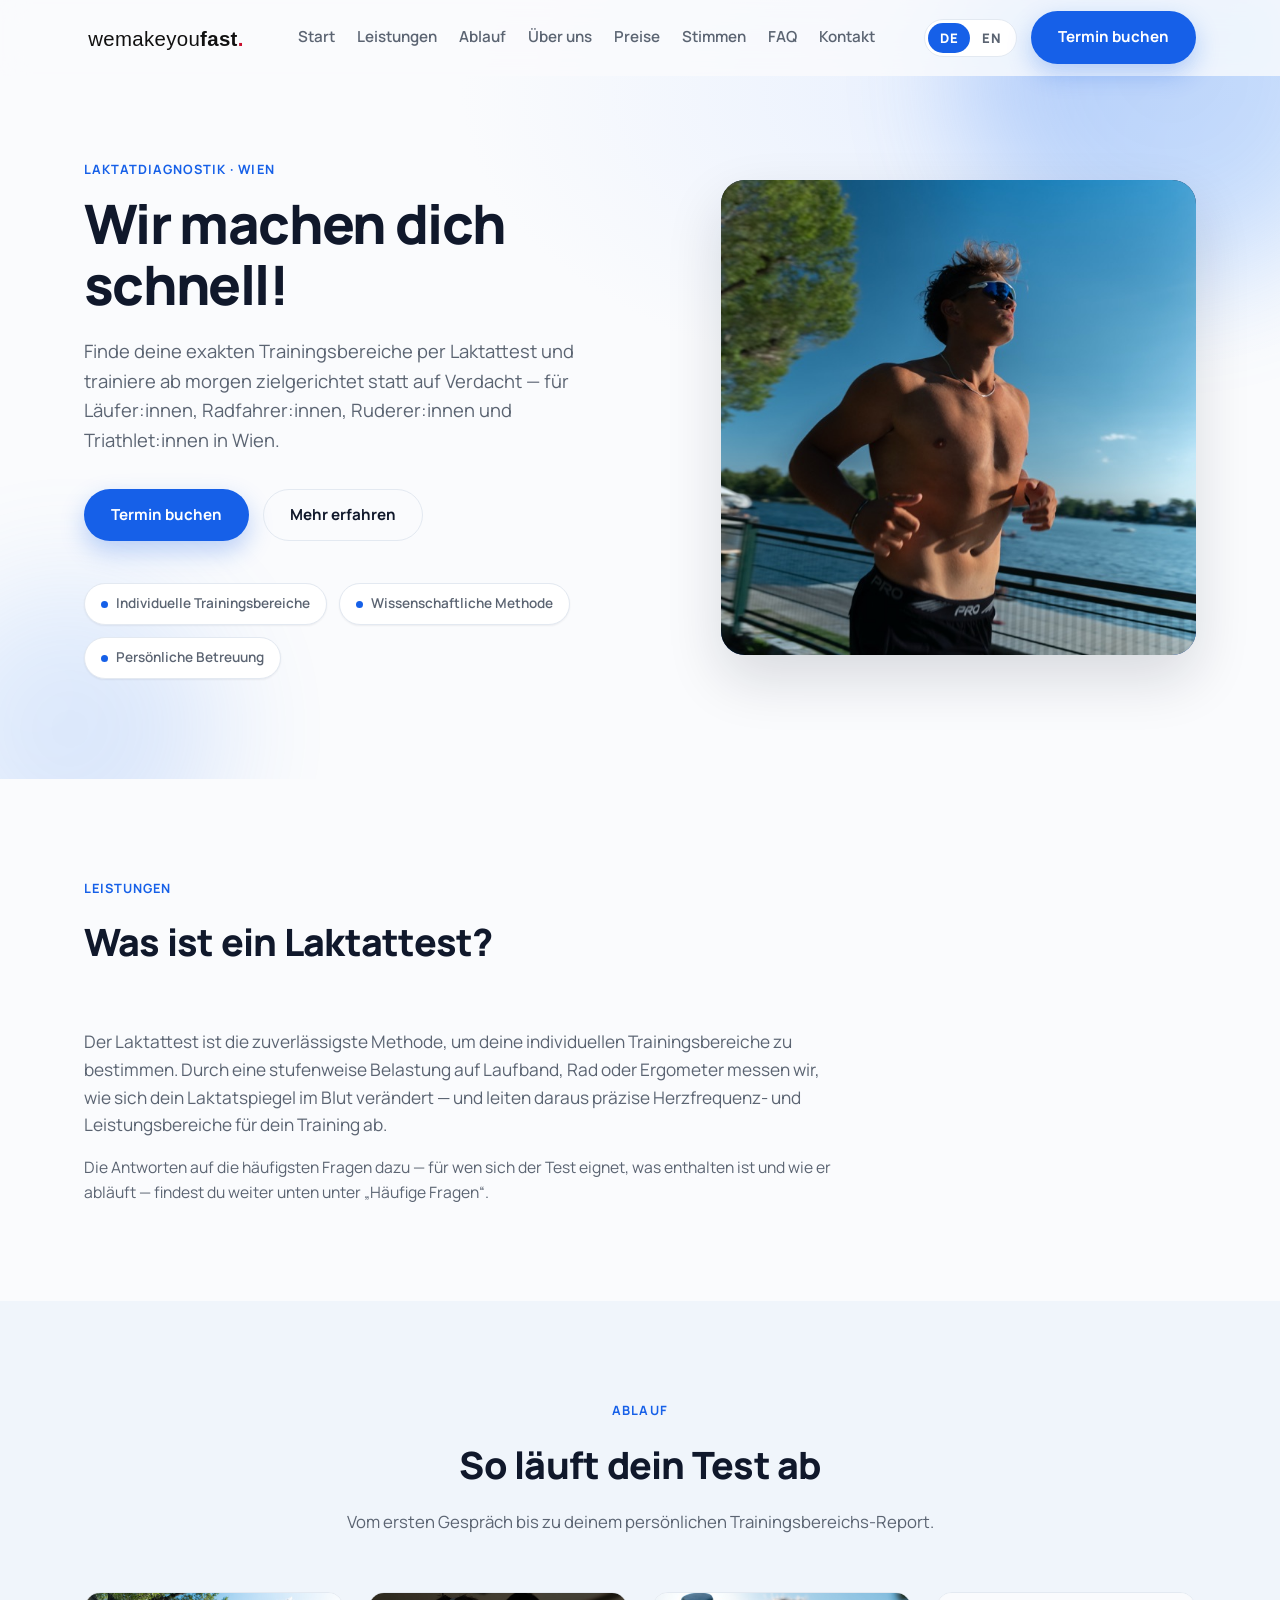
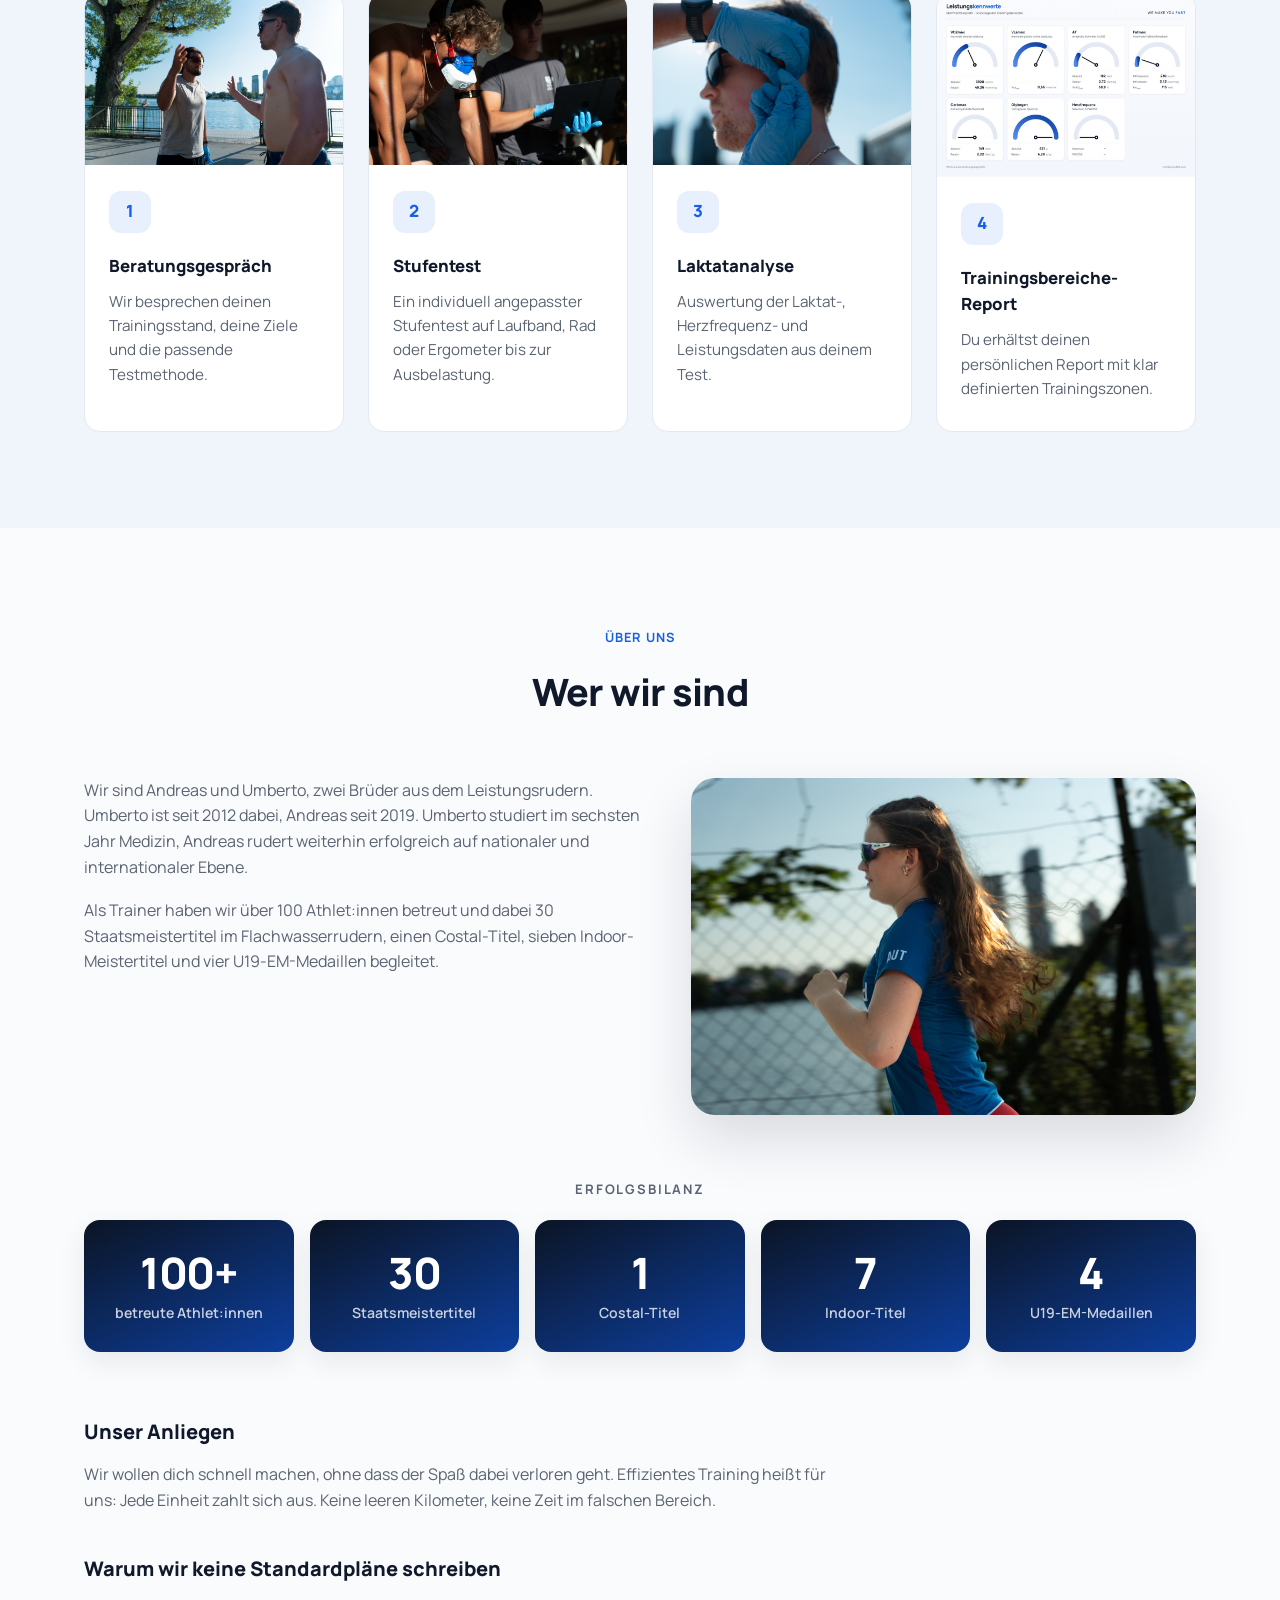
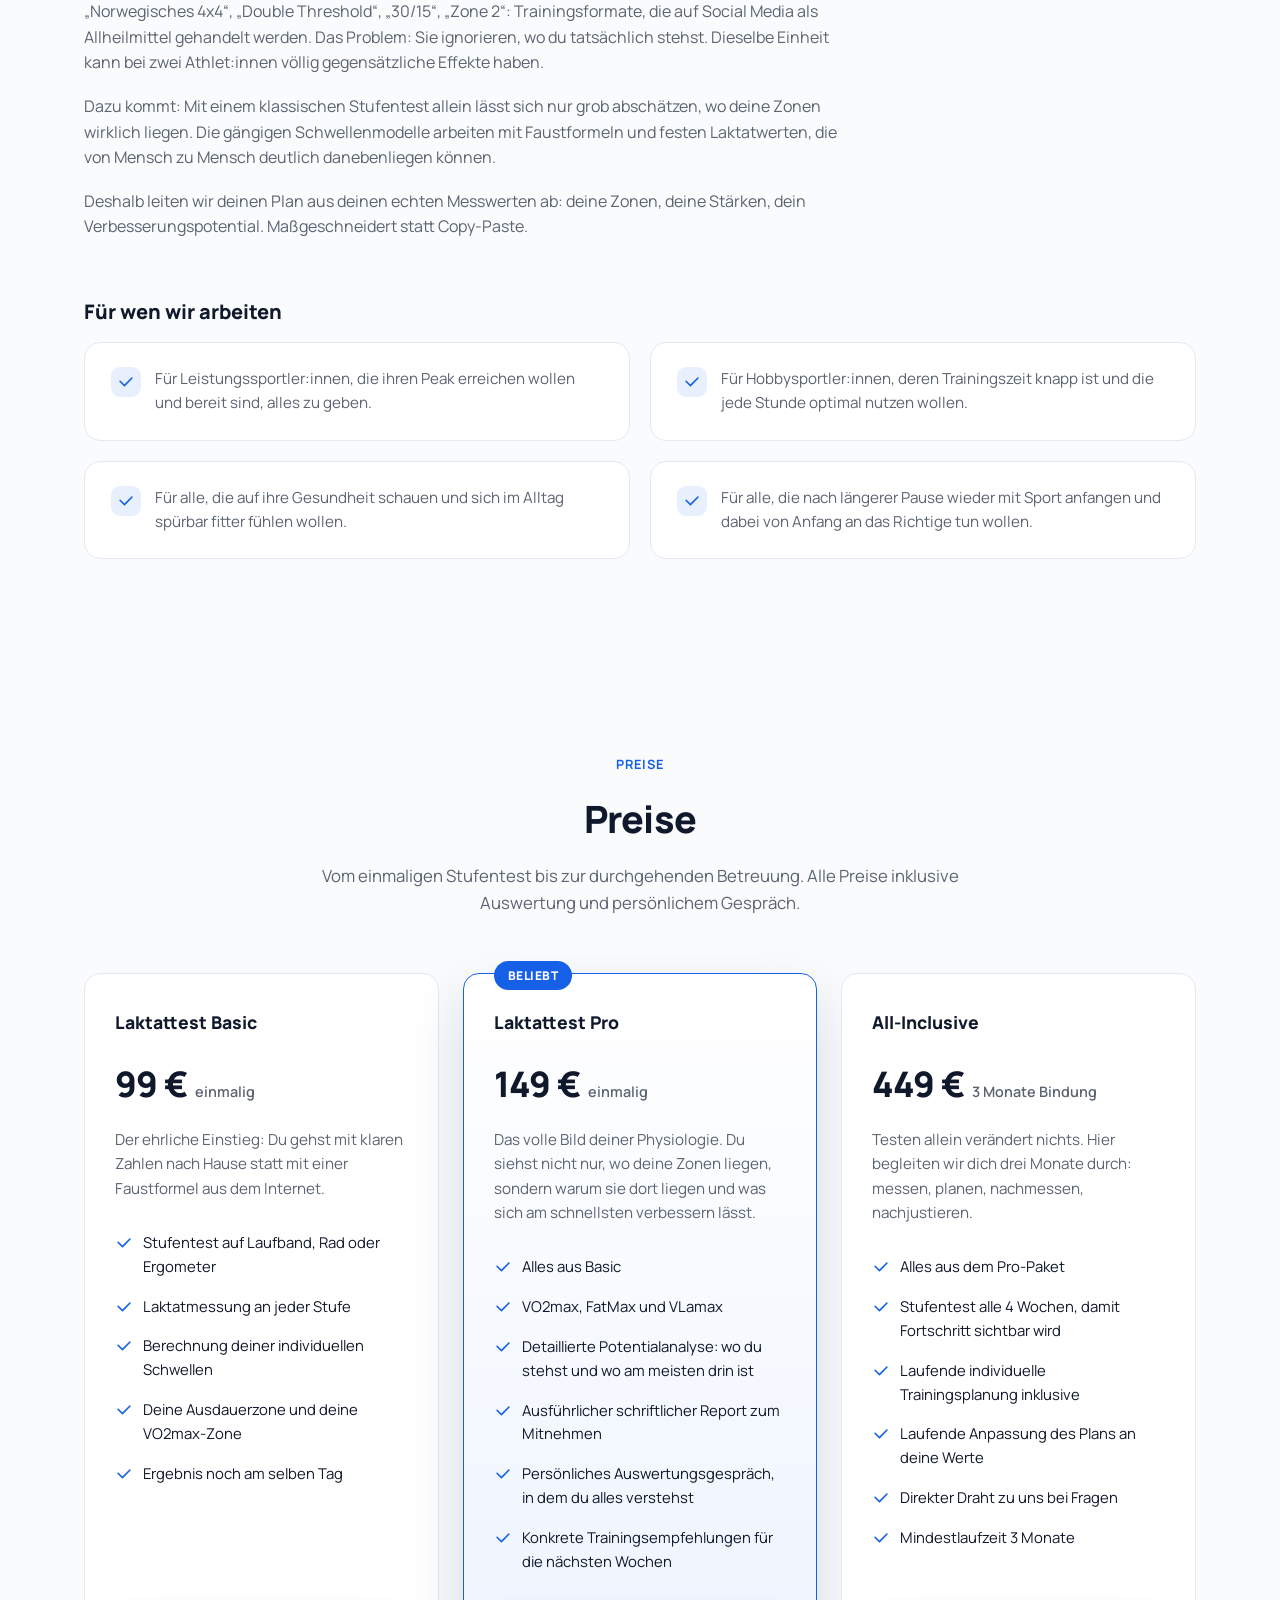
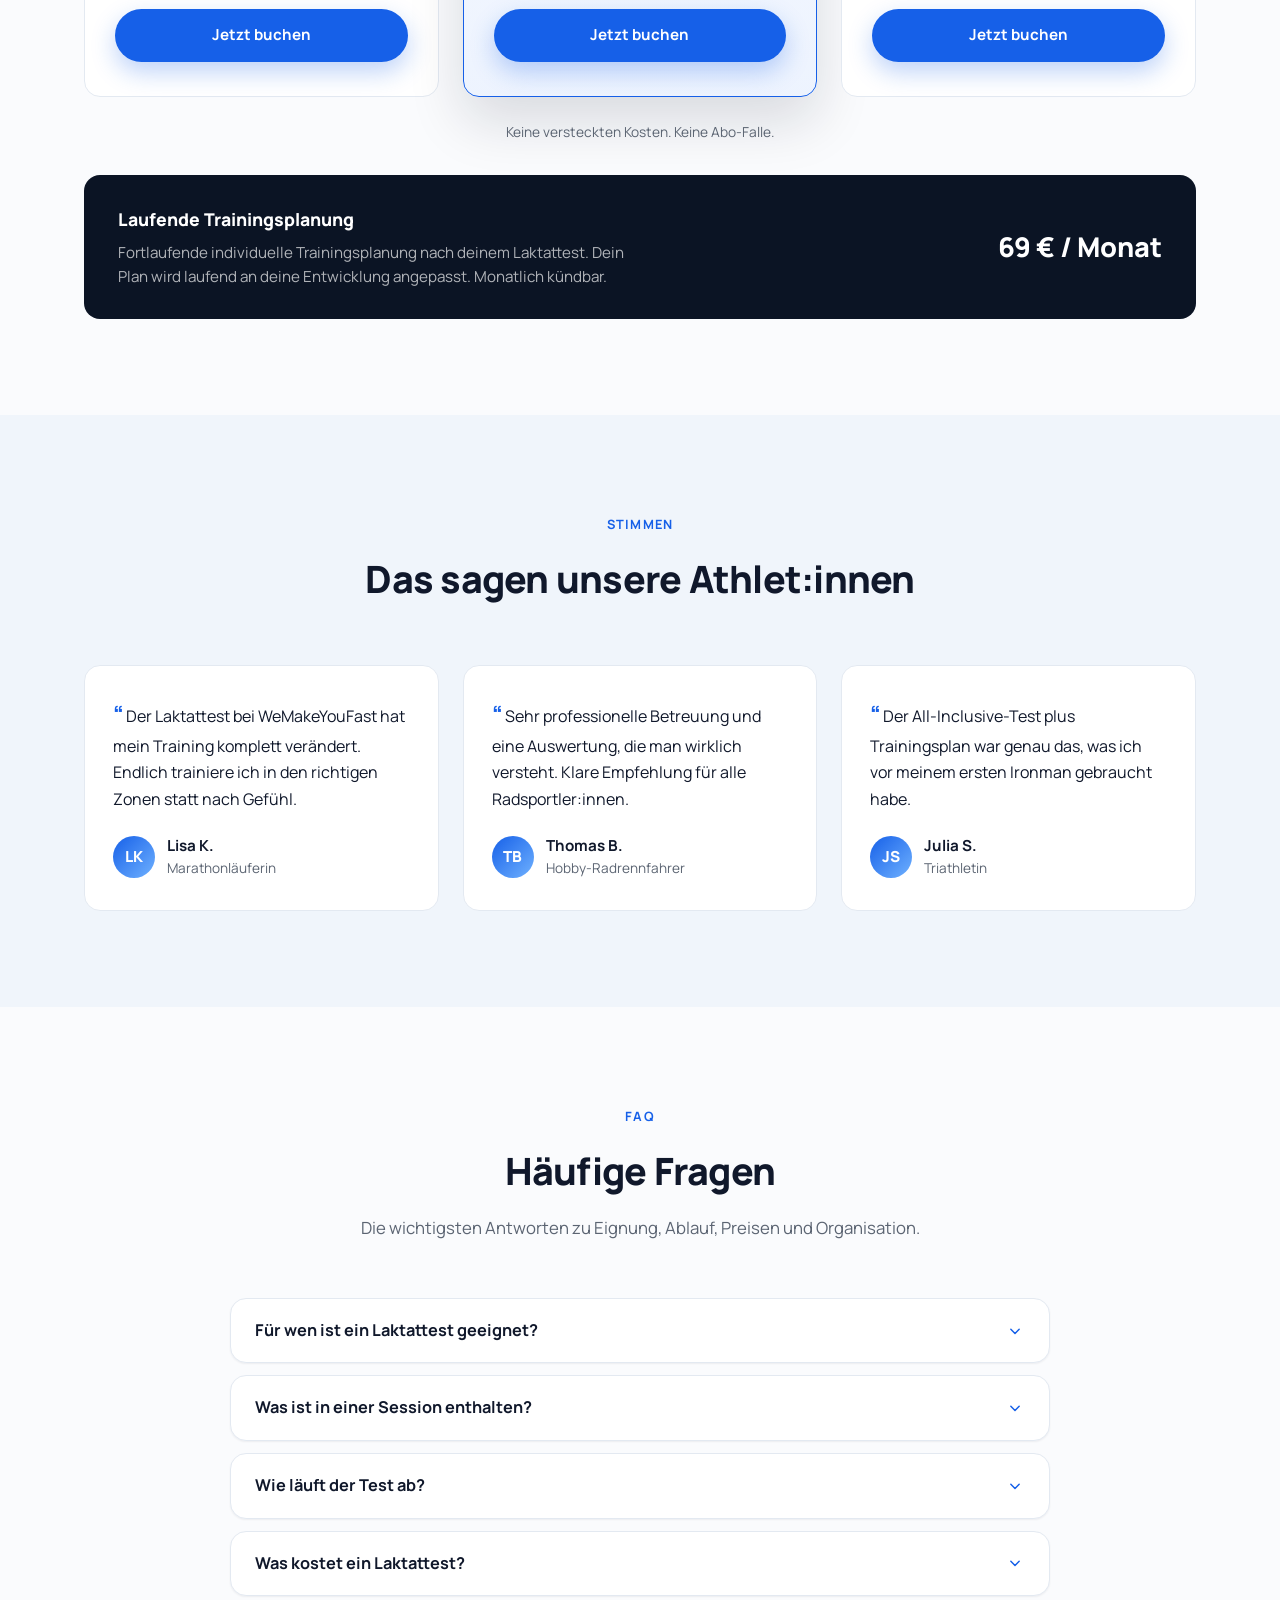
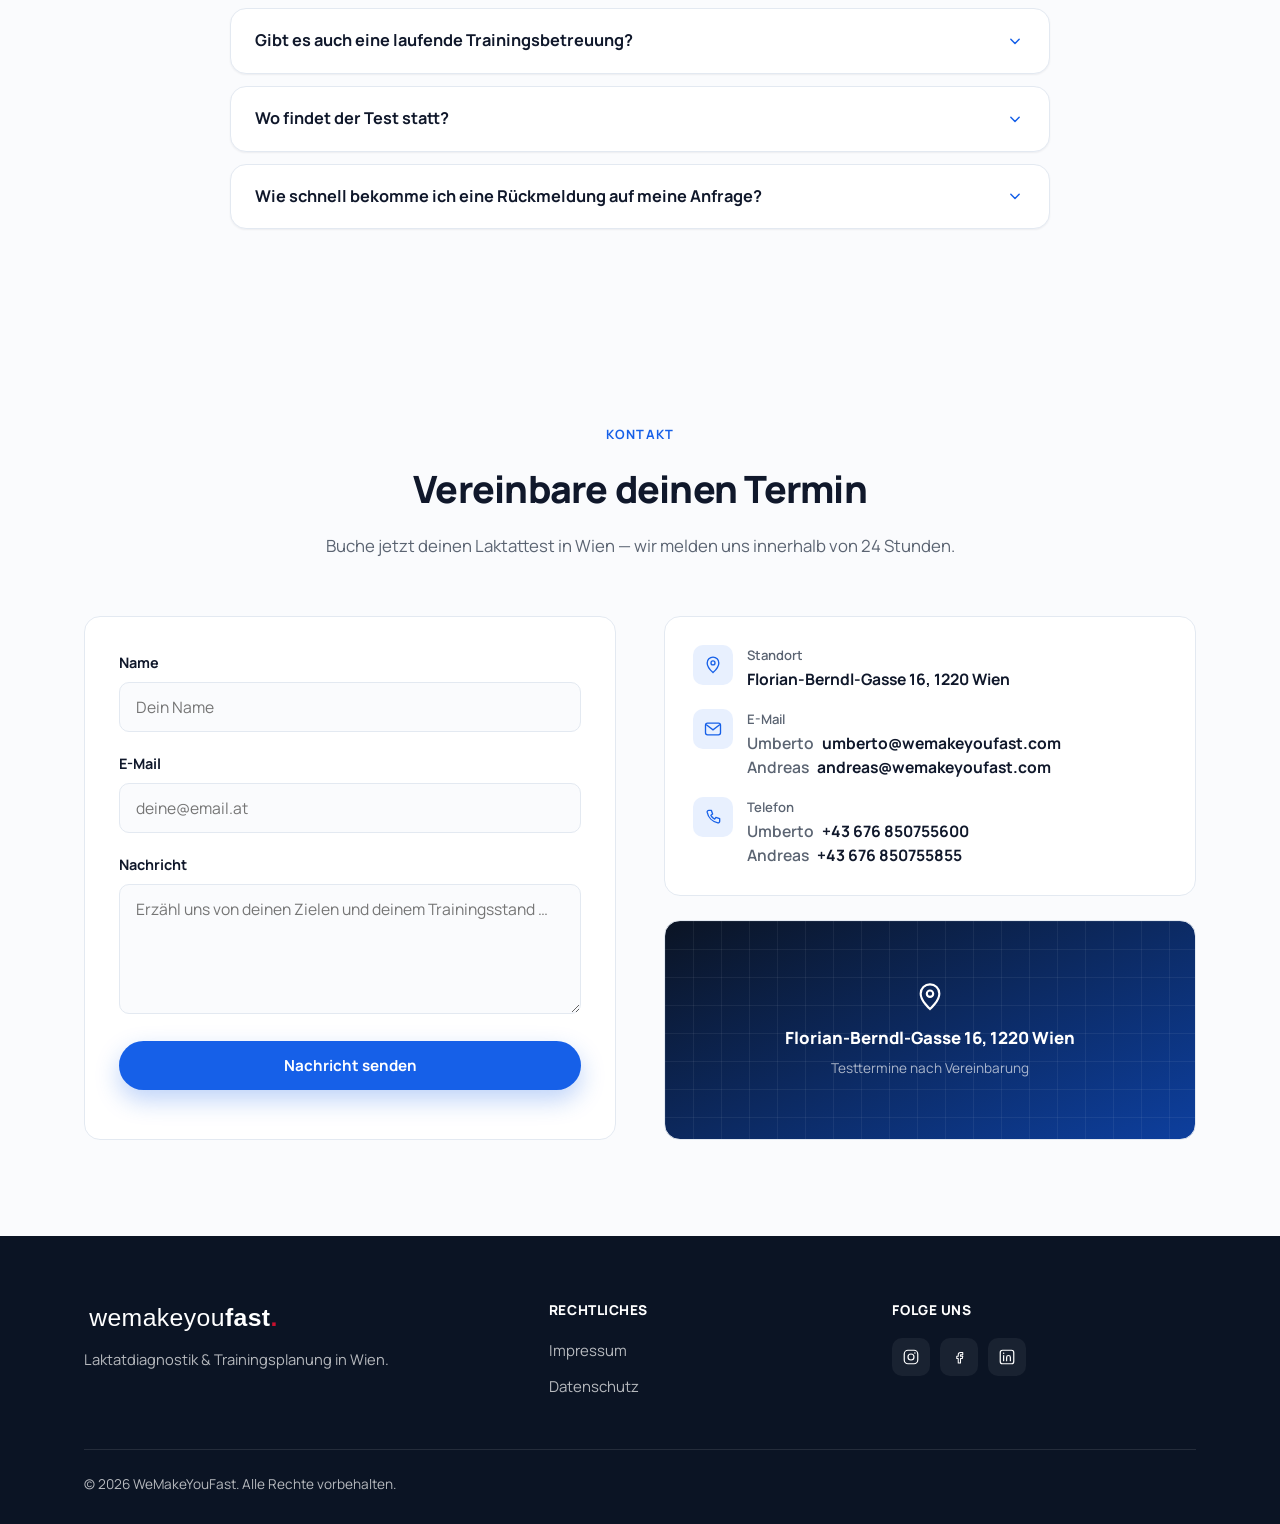
==== commit daff1eb6: "Rebuild the About section around who we are The section led with the argument against template plans" ====
--- a/index.html
+++ b/index.html
@@ -111,14 +111,11 @@
       <div class="container">
         <div class="section-head center" data-reveal>
           <span class="eyebrow" data-i18n="ueberUns.eyebrow">Über uns</span>
-          <h2 data-i18n="ueberUns.title">Warum wir keine Standardpläne schreiben</h2>
-        </div>
-
-        <h3 class="stats-title" data-reveal data-i18n="ueberUns.statsTitle">Erfolgsbilanz</h3>
-        <div class="stats-grid" data-ueber-uns-stats></div>
+          <h2 data-i18n="ueberUns.title">Wer wir sind</h2>
+        </div>
 
         <div class="ueber-uns-grid">
-          <div class="ueber-uns-text" data-ueber-uns-text data-reveal></div>
+          <div class="ueber-uns-text" data-ueber-uns-intro data-reveal></div>
           <figure class="ueber-uns-figure" data-reveal>
             <img src="img/team/leonie-laufen.jpg"
               srcset="img/team/leonie-laufen-960.jpg 960w, img/team/leonie-laufen.jpg 1920w"
@@ -128,6 +125,13 @@
               alt="Athletin im blauen Nationaltrikot beim Lauftraining, im Hintergrund die Wiener Skyline" />
           </figure>
         </div>
+
+        <h3 class="stats-title" data-reveal data-i18n="ueberUns.statsTitle">Erfolgsbilanz</h3>
+        <div class="stats-grid" data-ueber-uns-stats></div>
+
+        <div class="ueber-uns-blocks" data-ueber-uns-blocks></div>
+
+        <div class="ueber-uns-audience" data-ueber-uns-audience></div>
       </div>
     </section>
 
@@ -140,7 +144,7 @@
           <p data-i18n="pricing.subtitle">Vom einmaligen Stufentest bis zur durchgehenden Betreuung. Alle Preise inklusive Auswertung und persönlichem Gespräch.</p>
         </div>
         <div class="pricing-grid" data-pricing></div>
-        <p class="pricing-trust" data-reveal data-i18n="pricing.trustNote">Keine versteckten Kosten. Keine Abo-Falle. Wenn wir nach dem Gespräch der Meinung sind, dass dir ein Test aktuell nichts bringt, sagen wir dir das.</p>
+        <p class="pricing-trust" data-reveal data-i18n="pricing.trustNote">Keine versteckten Kosten. Keine Abo-Falle.</p>
         <div class="pricing-addon" data-pricing-addon data-reveal></div>
       </div>
     </section>
--- a/css/style.css
+++ b/css/style.css
@@ -507,7 +507,7 @@
   letter-spacing: 0.14em;
   text-transform: uppercase;
   color: var(--color-text-muted);
-  margin-bottom: 20px;
+  margin: 64px 0 20px;
 }
 
 .stats-grid {
@@ -572,6 +572,70 @@
   height: 100%;
   aspect-ratio: 3 / 2;
   object-fit: cover;
+}
+
+/* Fließtext auf Lesebreite halten — der Container ist deutlich breiter. */
+.ueber-uns-block,
+.ueber-uns-audience > h3 {
+  max-width: 760px;
+}
+
+.ueber-uns-block + .ueber-uns-block {
+  margin-top: 40px;
+}
+
+.ueber-uns-block h3,
+.ueber-uns-audience > h3 {
+  font-size: 1.25rem;
+  font-weight: 800;
+  margin-bottom: 14px;
+}
+
+.ueber-uns-block p {
+  color: var(--color-text-muted);
+  font-size: 1rem;
+  margin-bottom: 18px;
+}
+
+.ueber-uns-block p:last-child {
+  margin-bottom: 0;
+}
+
+.ueber-uns-audience {
+  margin-top: 56px;
+}
+
+.audience-grid {
+  display: grid;
+  grid-template-columns: repeat(2, 1fr);
+  gap: 20px;
+}
+
+.audience-card {
+  display: flex;
+  align-items: flex-start;
+  gap: 14px;
+  padding: 24px 26px;
+  background: var(--color-surface);
+  border: 1px solid var(--color-border);
+  border-radius: var(--radius-md);
+}
+
+.audience-icon {
+  display: inline-flex;
+  align-items: center;
+  justify-content: center;
+  flex-shrink: 0;
+  width: 30px;
+  height: 30px;
+  border-radius: 9px;
+  background: var(--color-accent-light);
+  color: var(--color-accent);
+}
+
+.audience-card p {
+  color: var(--color-text-muted);
+  font-size: 0.95rem;
 }
 
 /* ---------- Pricing ---------- */
@@ -1310,6 +1374,10 @@
   .ueber-uns-figure {
     position: static;
     order: -1;
+  }
+
+  .audience-grid {
+    grid-template-columns: 1fr;
   }
 
   .footer-grid {
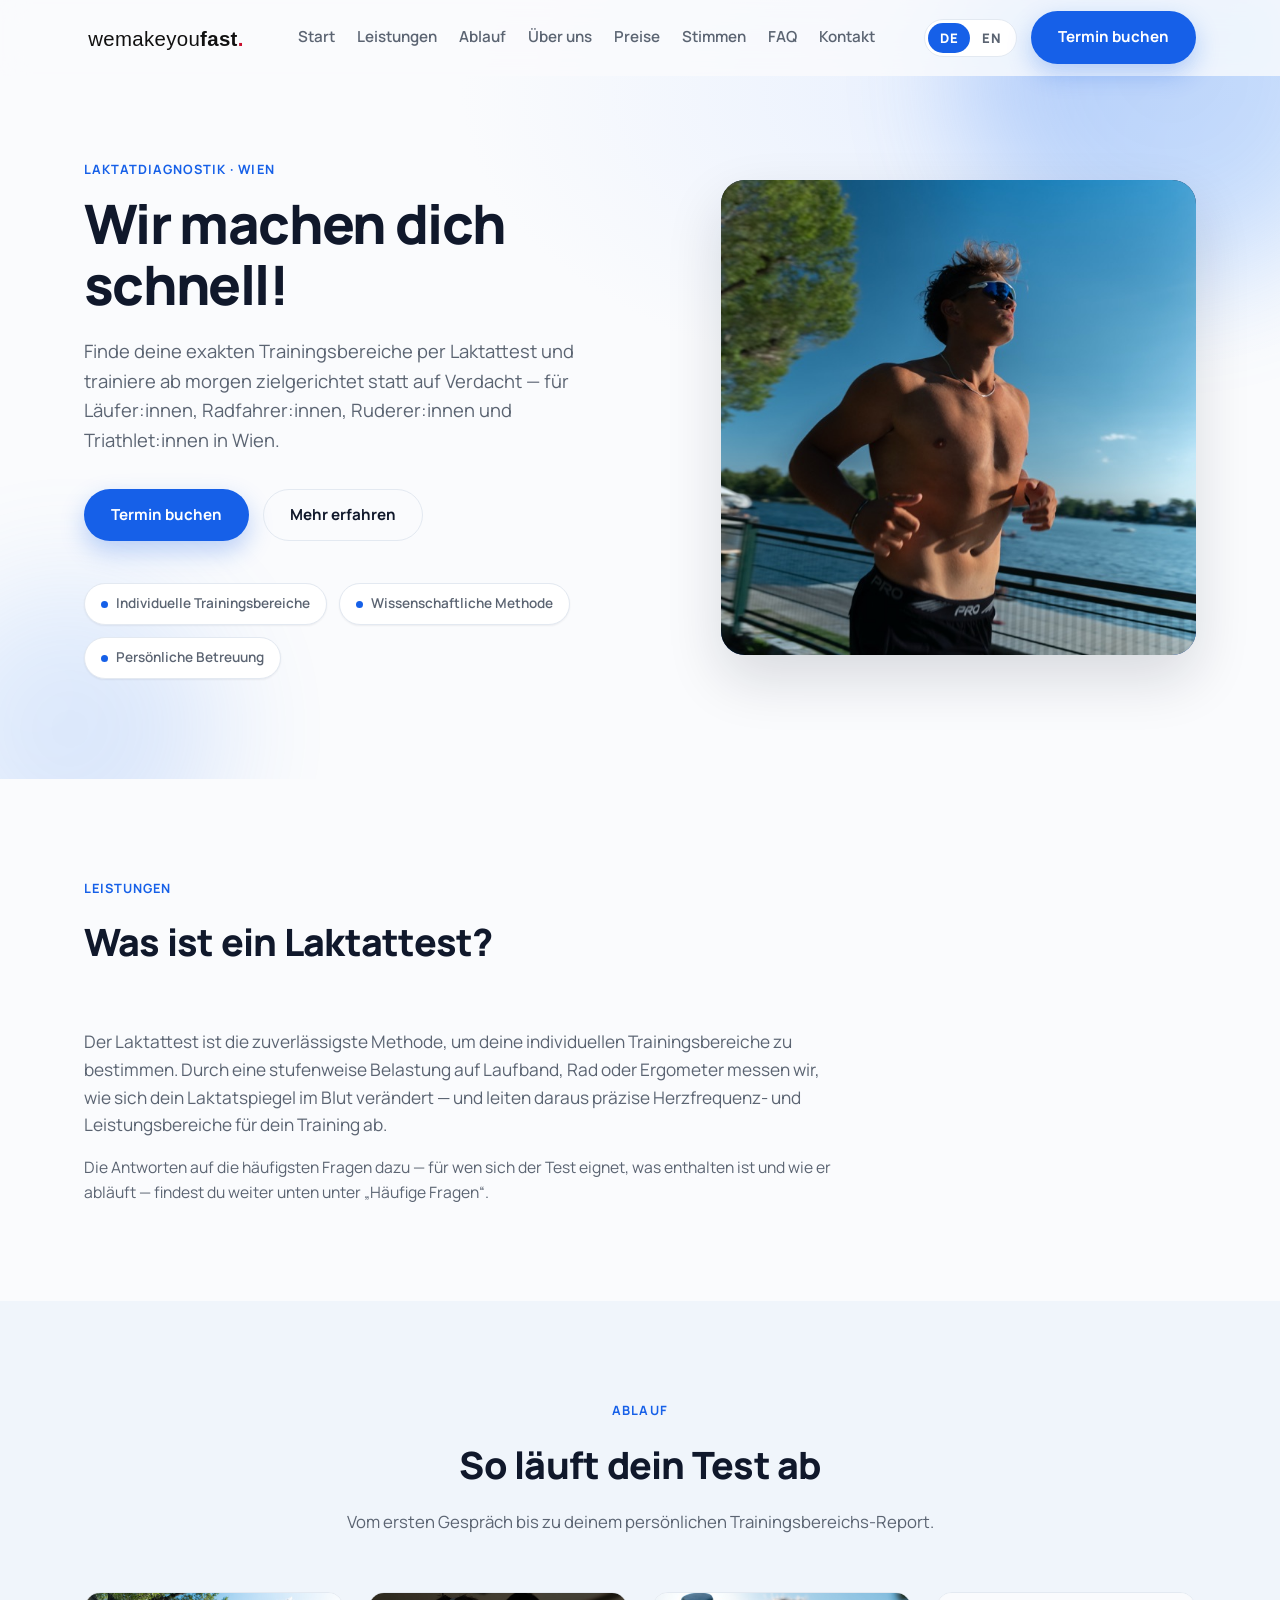
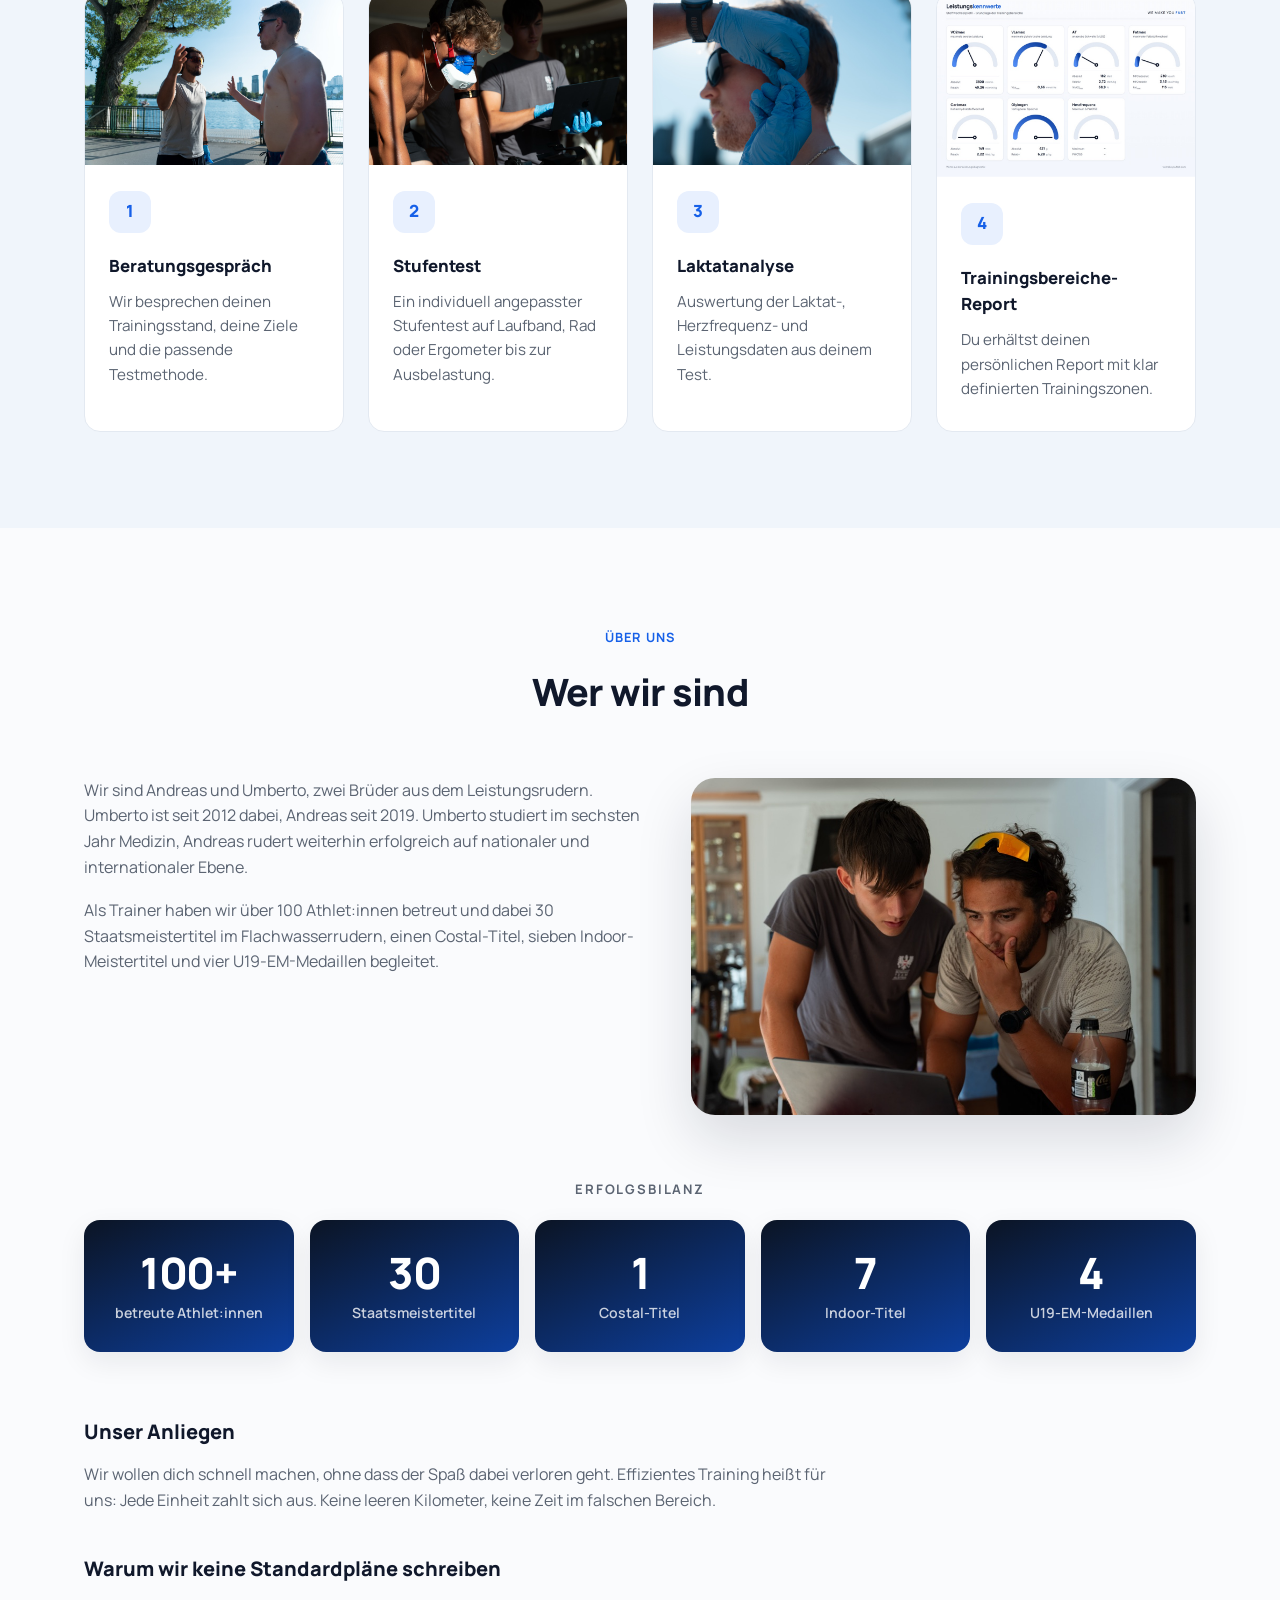
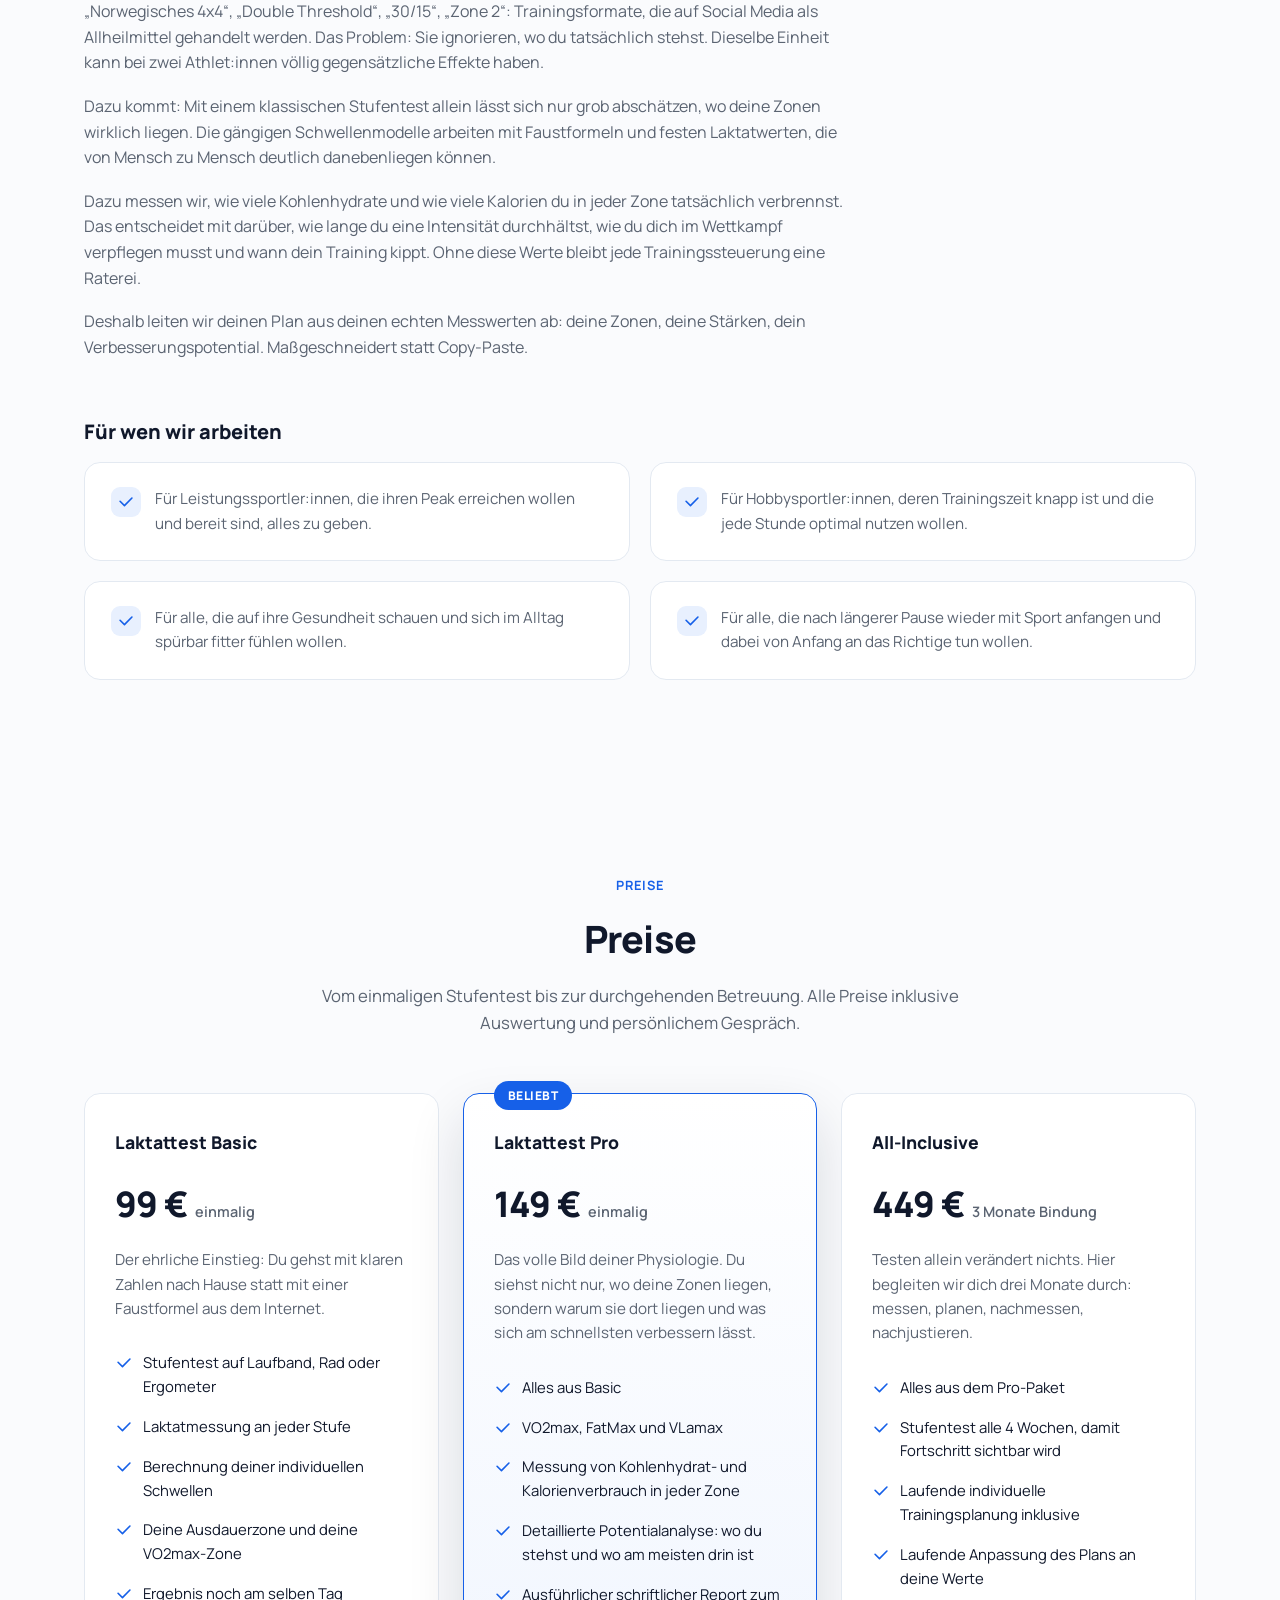
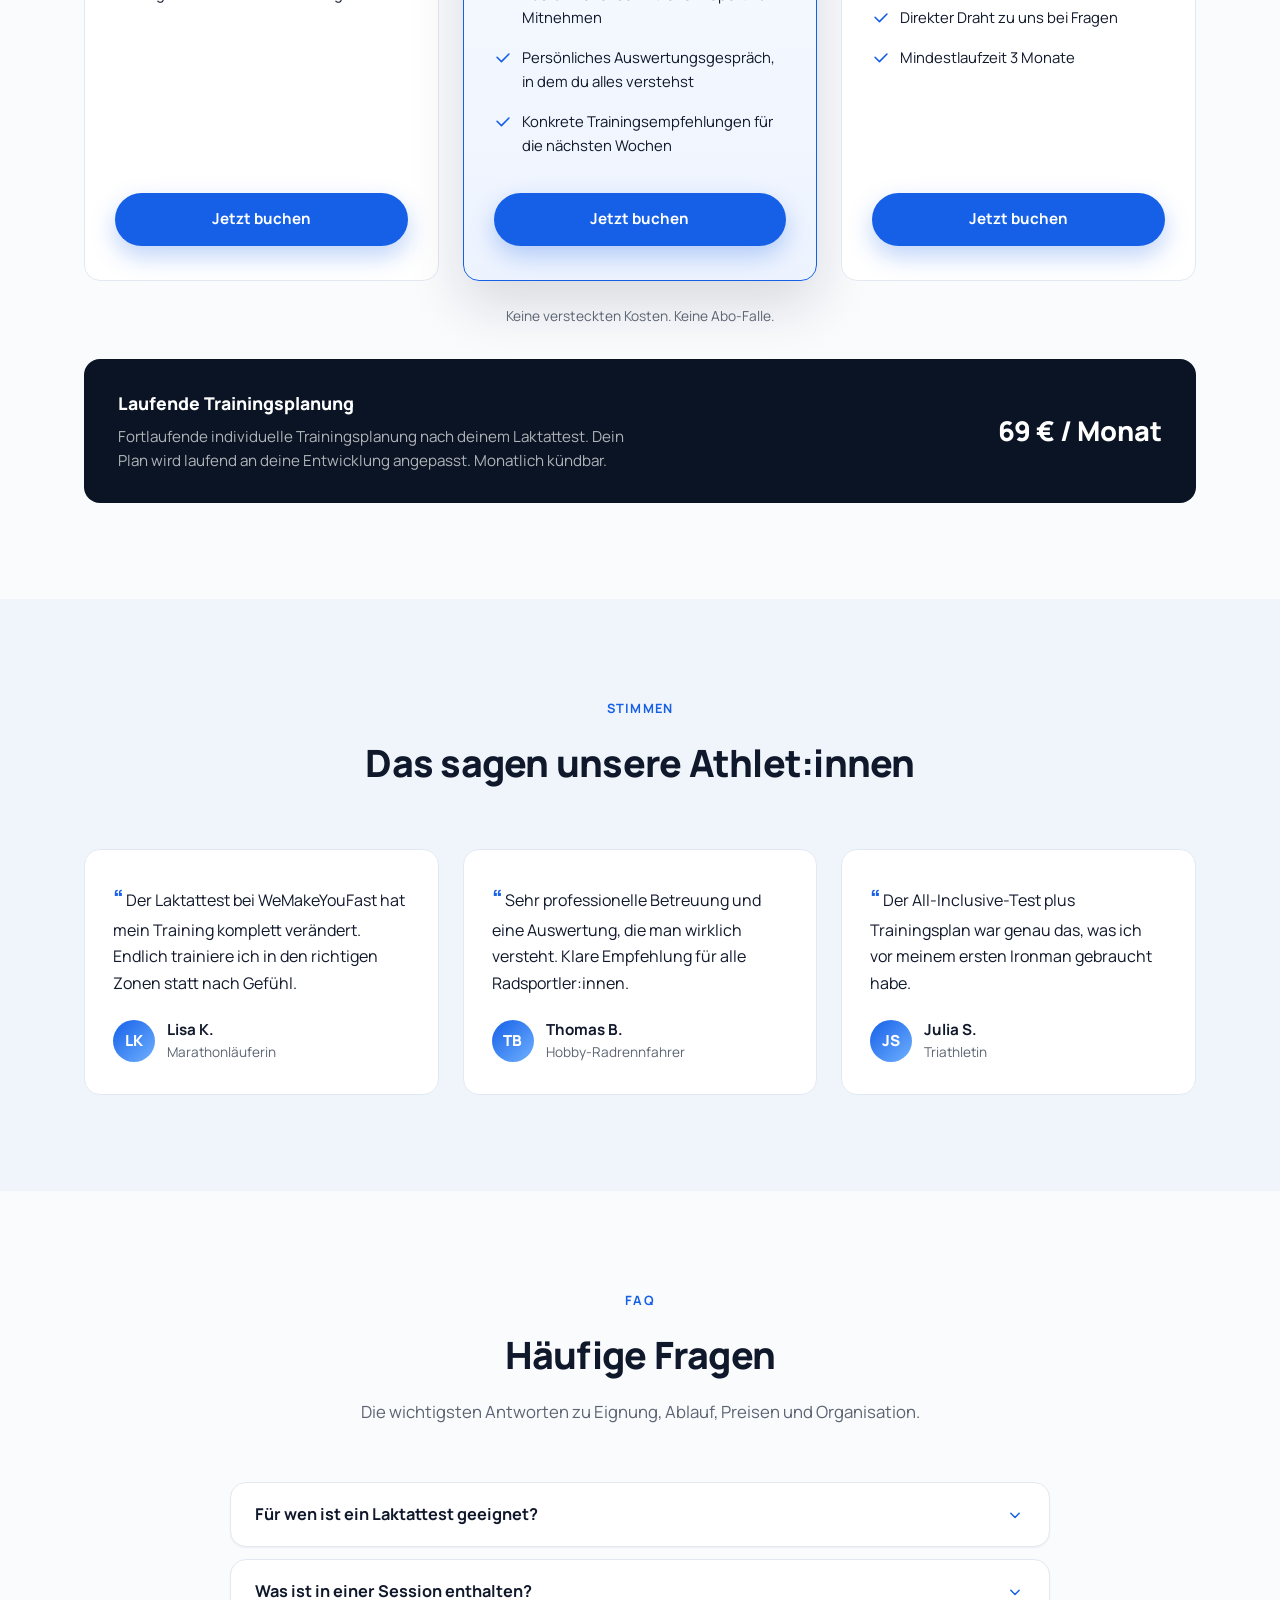
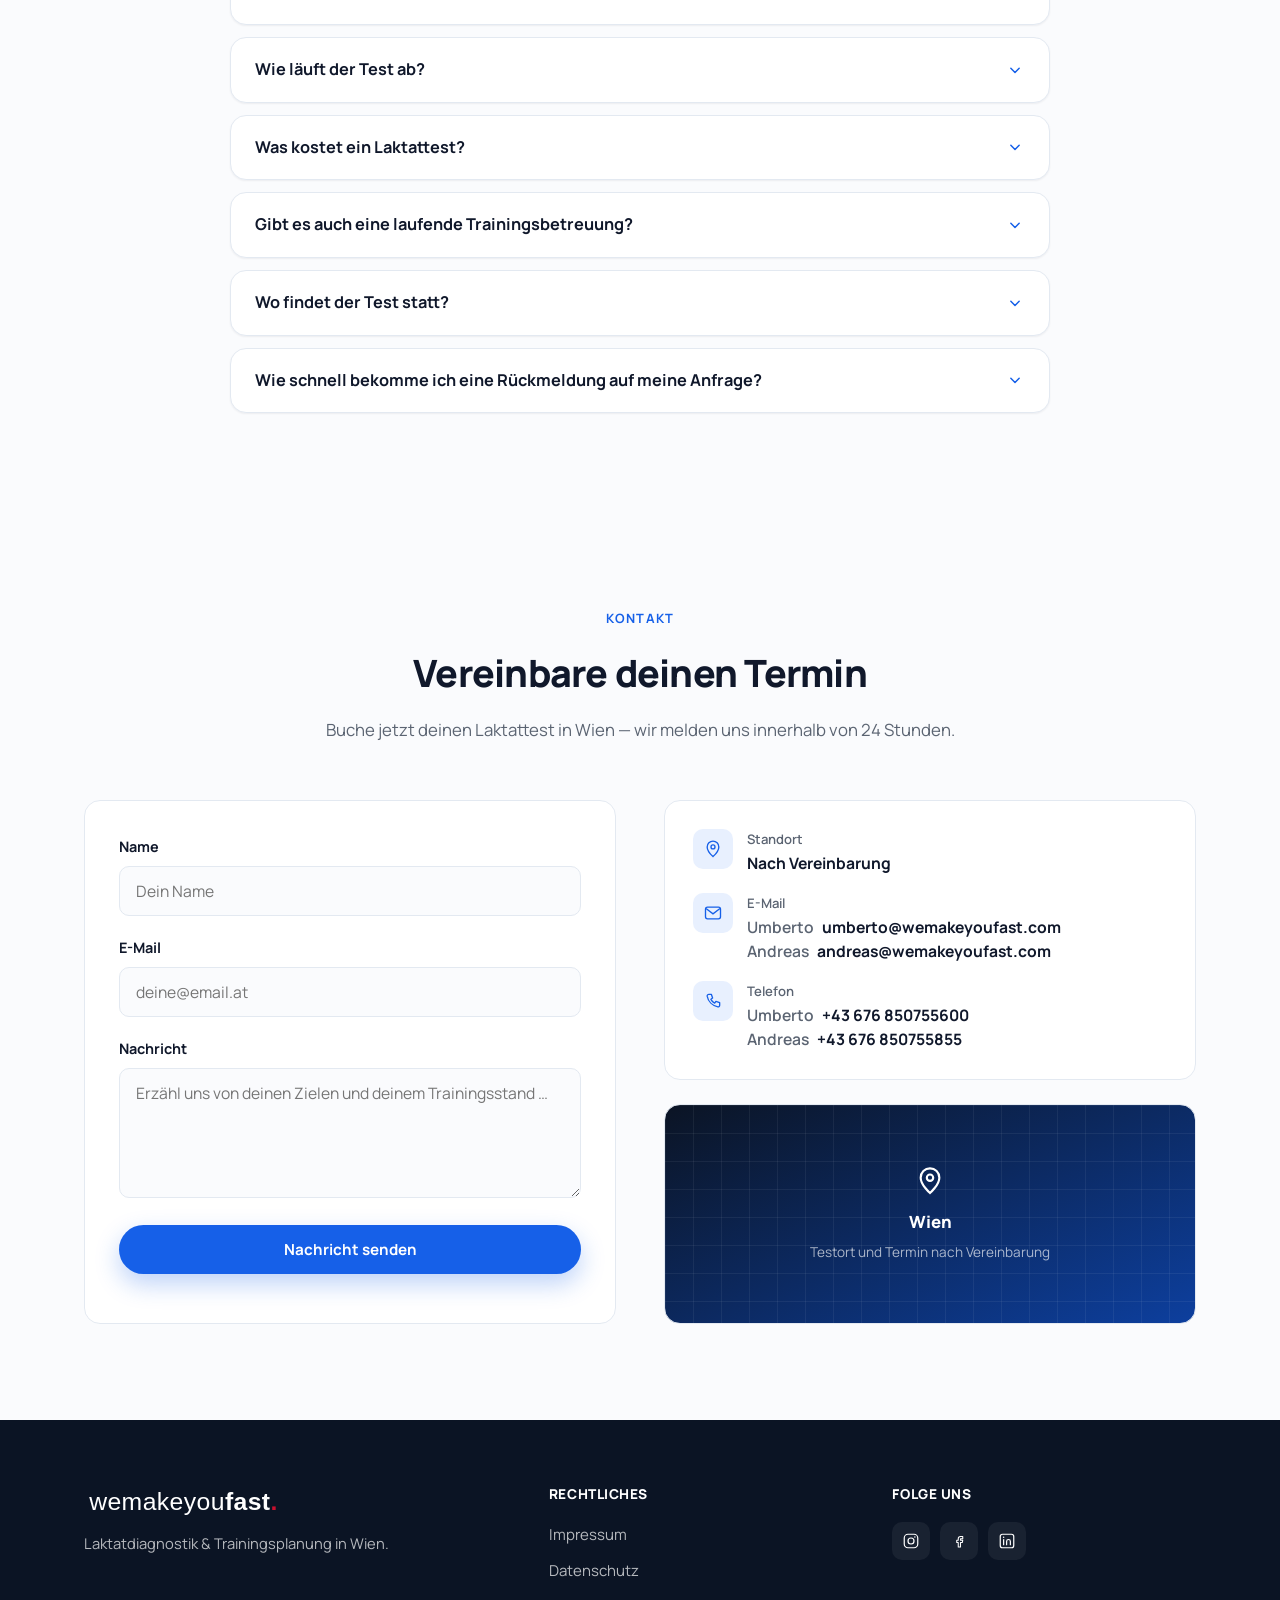
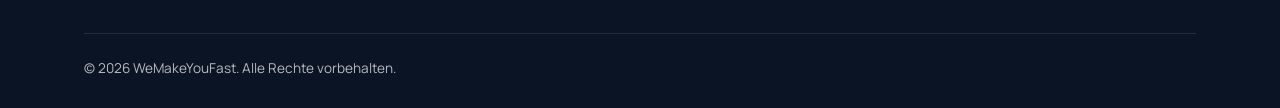
==== commit 24465c6b: "Take the studio address off the public page, show the two of us The contact card, the map caption an" ====
--- a/index.html
+++ b/index.html
@@ -117,12 +117,12 @@
         <div class="ueber-uns-grid">
           <div class="ueber-uns-text" data-ueber-uns-intro data-reveal></div>
           <figure class="ueber-uns-figure" data-reveal>
-            <img src="img/team/leonie-laufen.jpg"
-              srcset="img/team/leonie-laufen-960.jpg 960w, img/team/leonie-laufen.jpg 1920w"
+            <img src="img/team/team-auswertung.jpg"
+              srcset="img/team/team-auswertung-960.jpg 960w, img/team/team-auswertung.jpg 1920w"
               sizes="(max-width: 980px) 100vw, 44vw"
               width="1920" height="1280" loading="lazy" decoding="async"
               data-i18n-alt="ueberUns.imageAlt"
-              alt="Athletin im blauen Nationaltrikot beim Lauftraining, im Hintergrund die Wiener Skyline" />
+              alt="Andreas und Umberto stehen konzentriert vor einem Laptop und besprechen Testergebnisse" />
           </figure>
         </div>
 
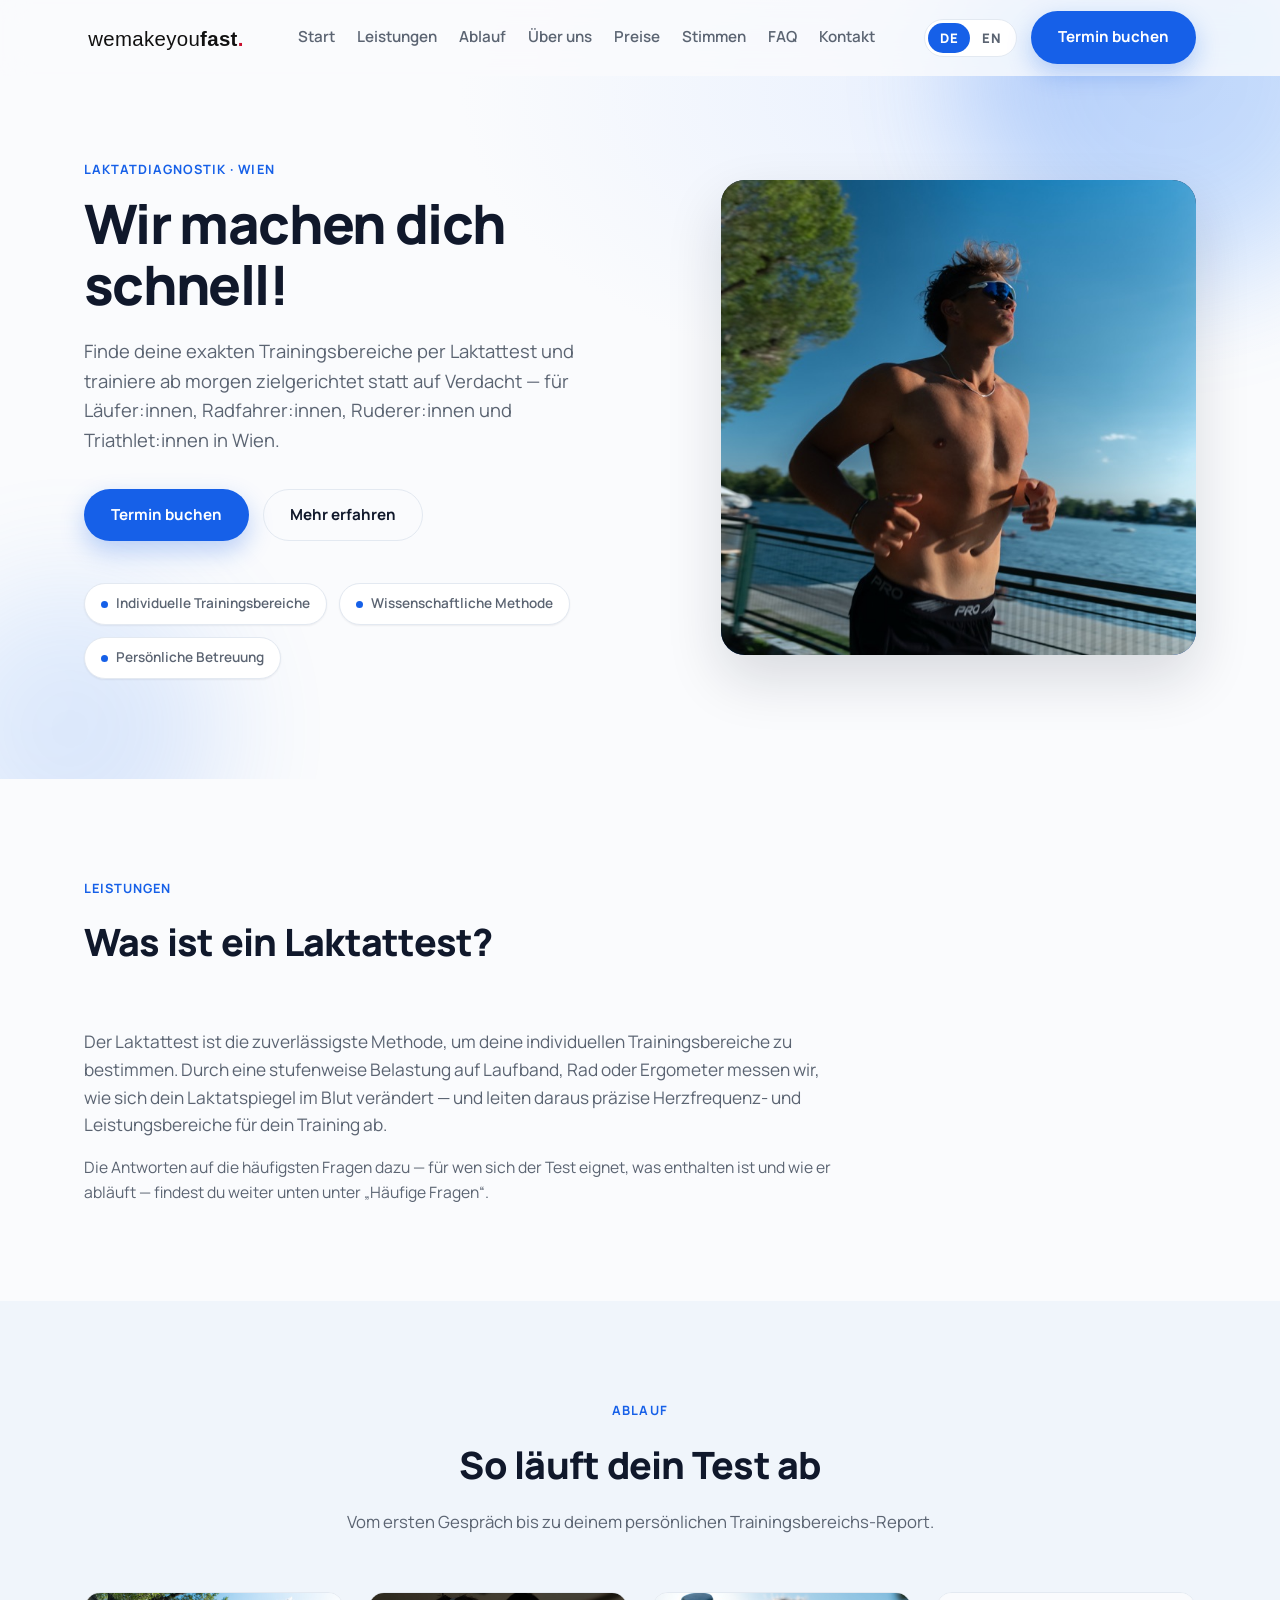
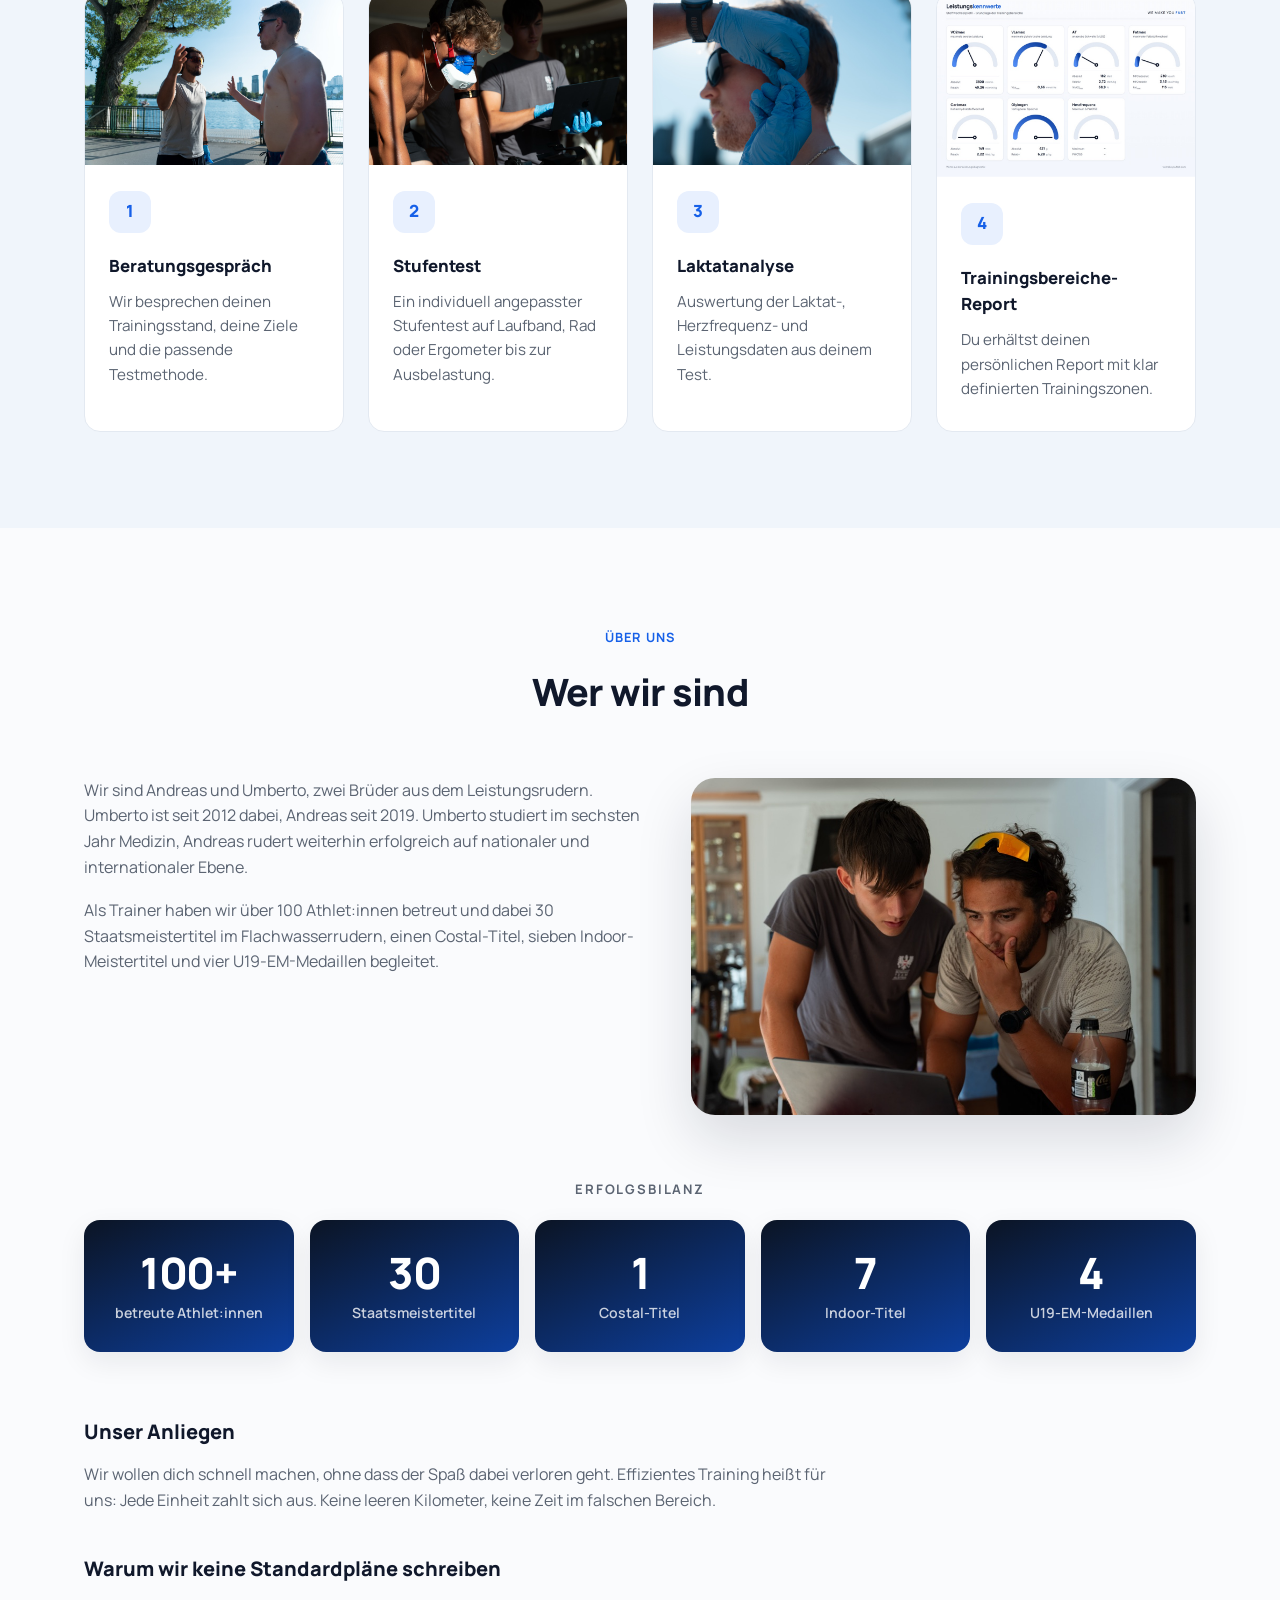
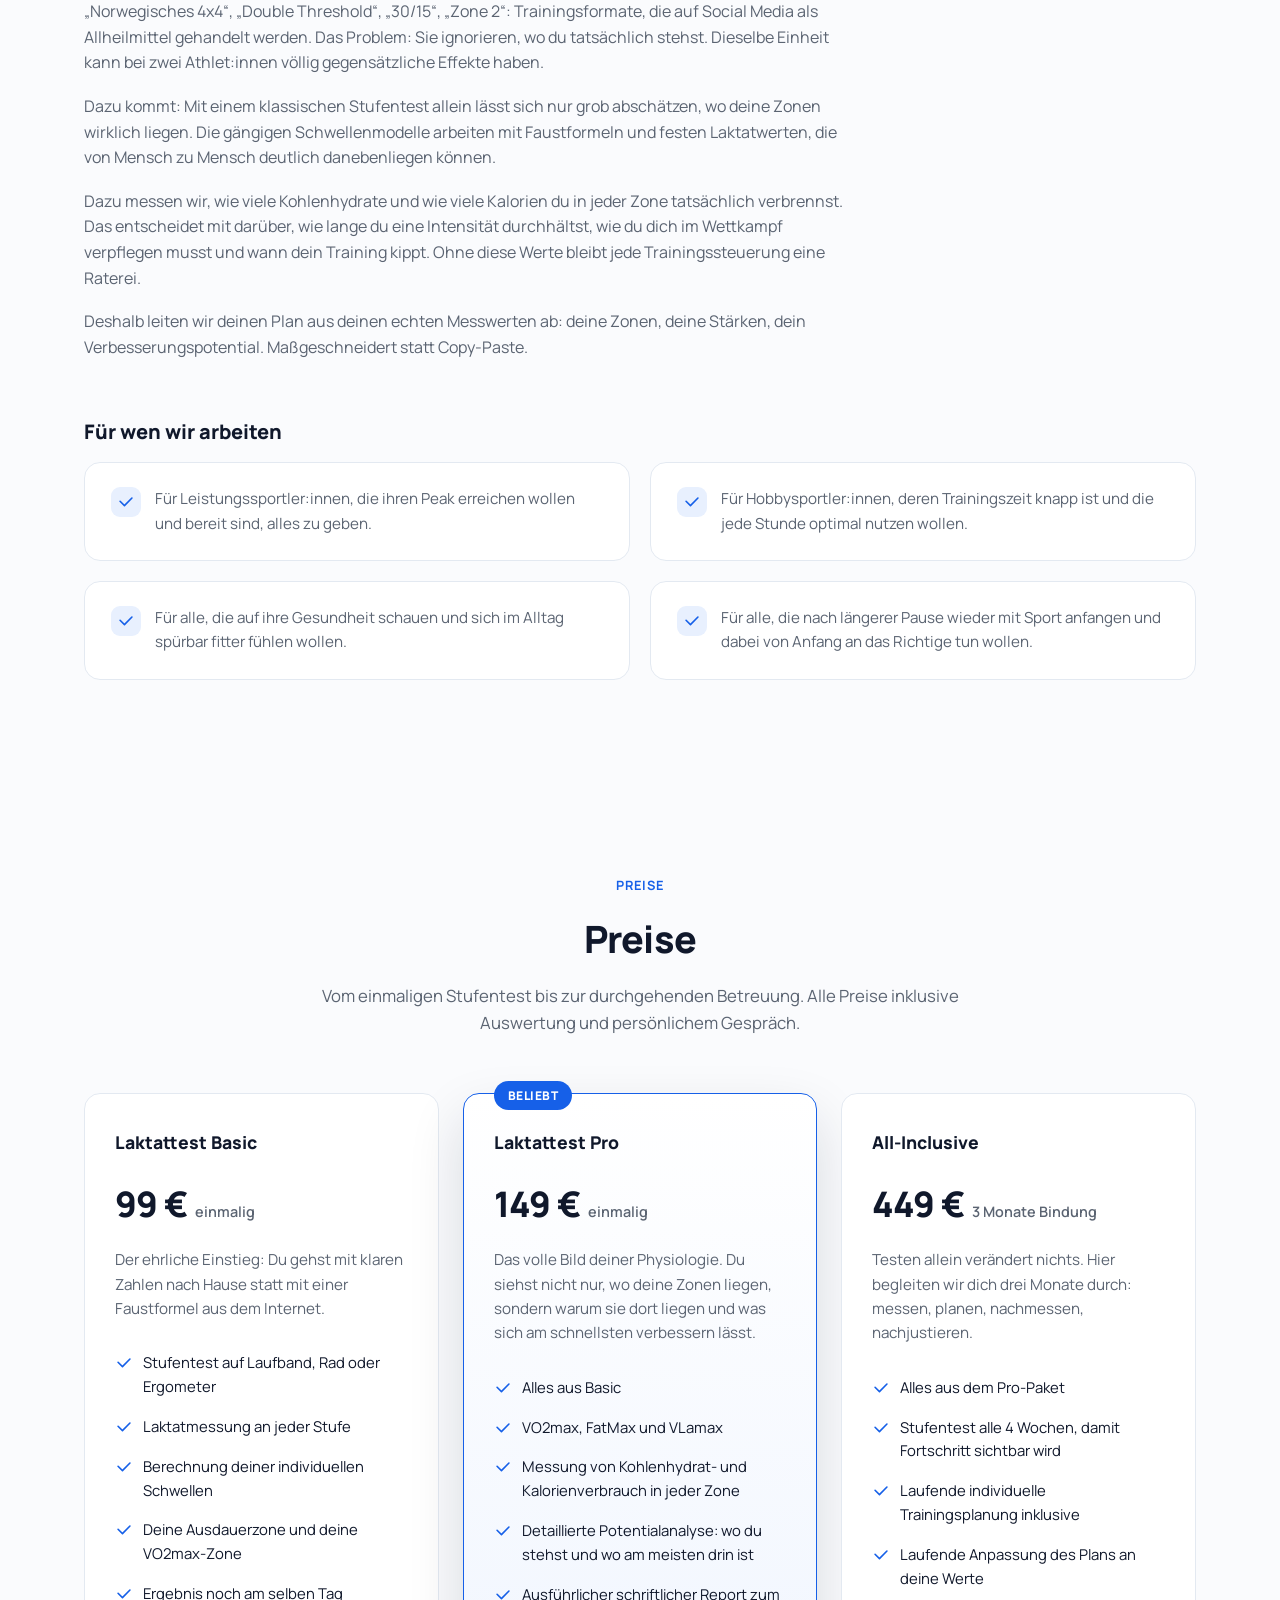
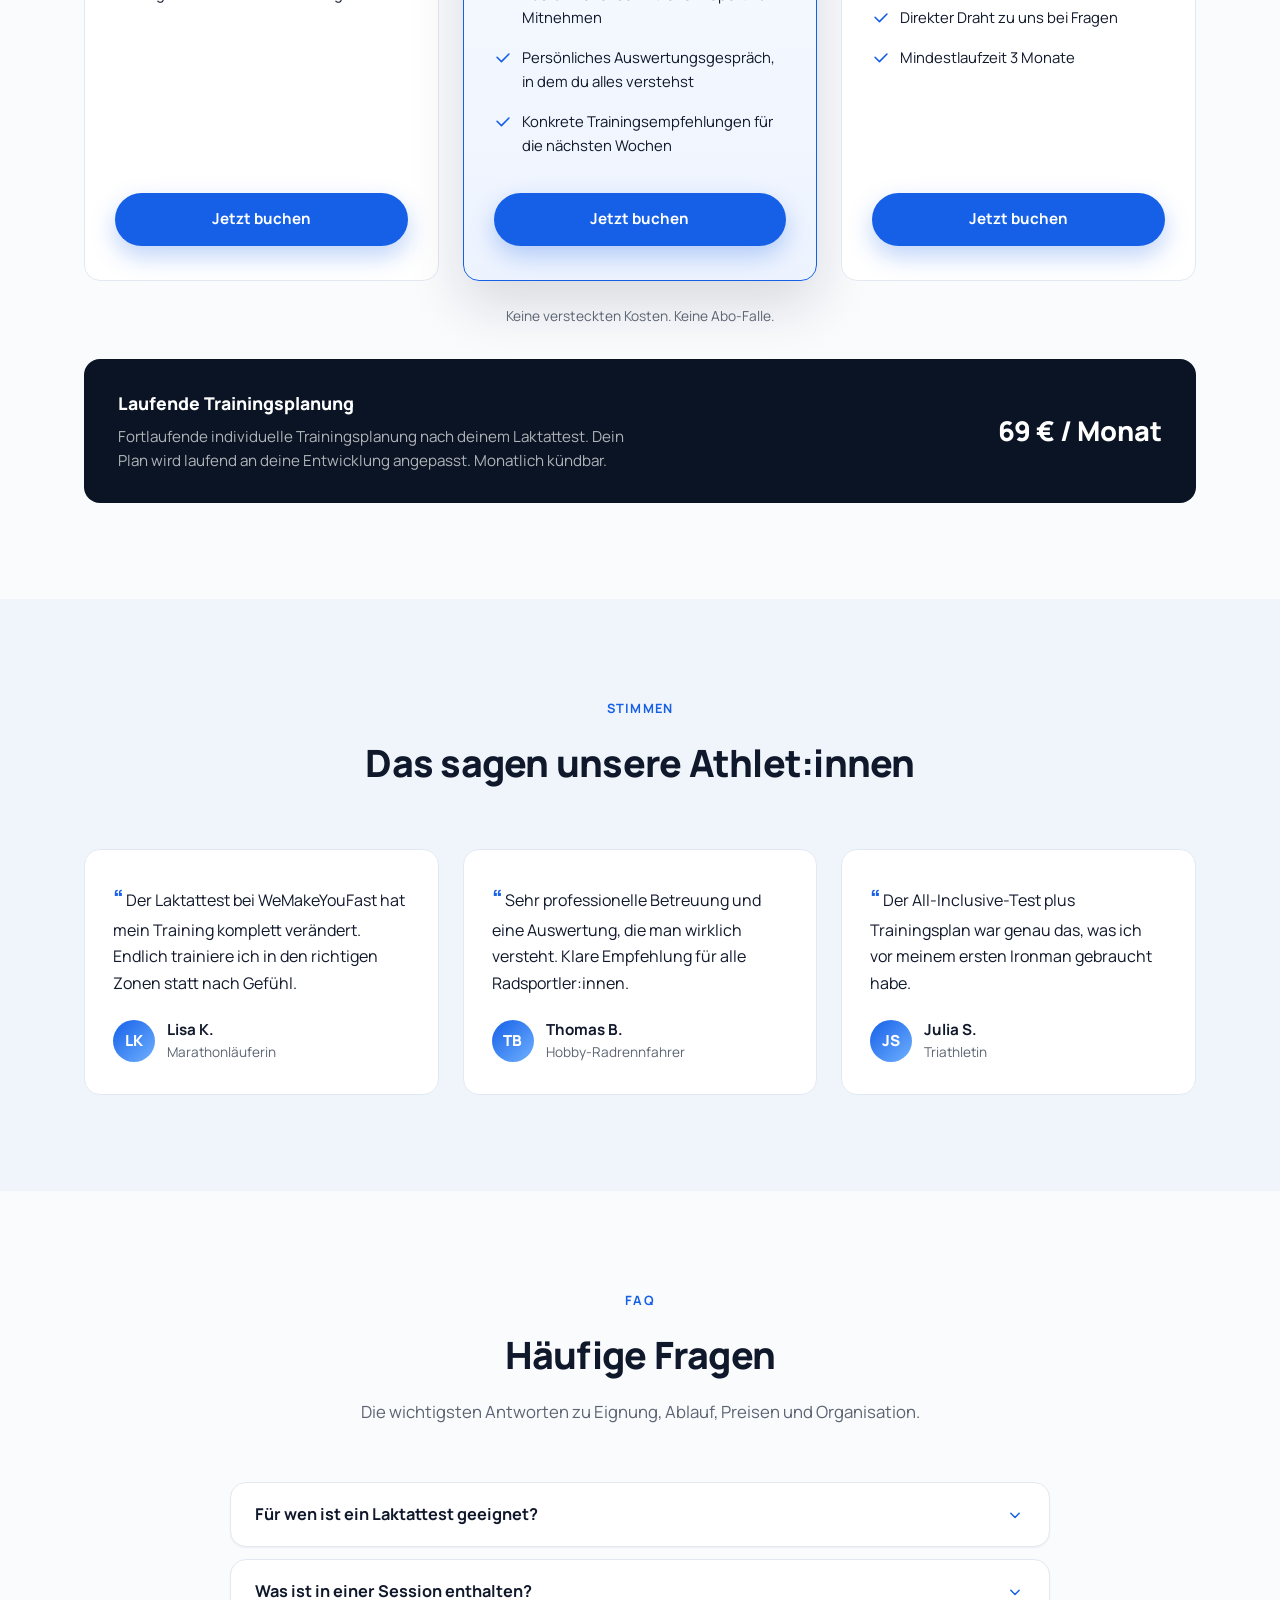
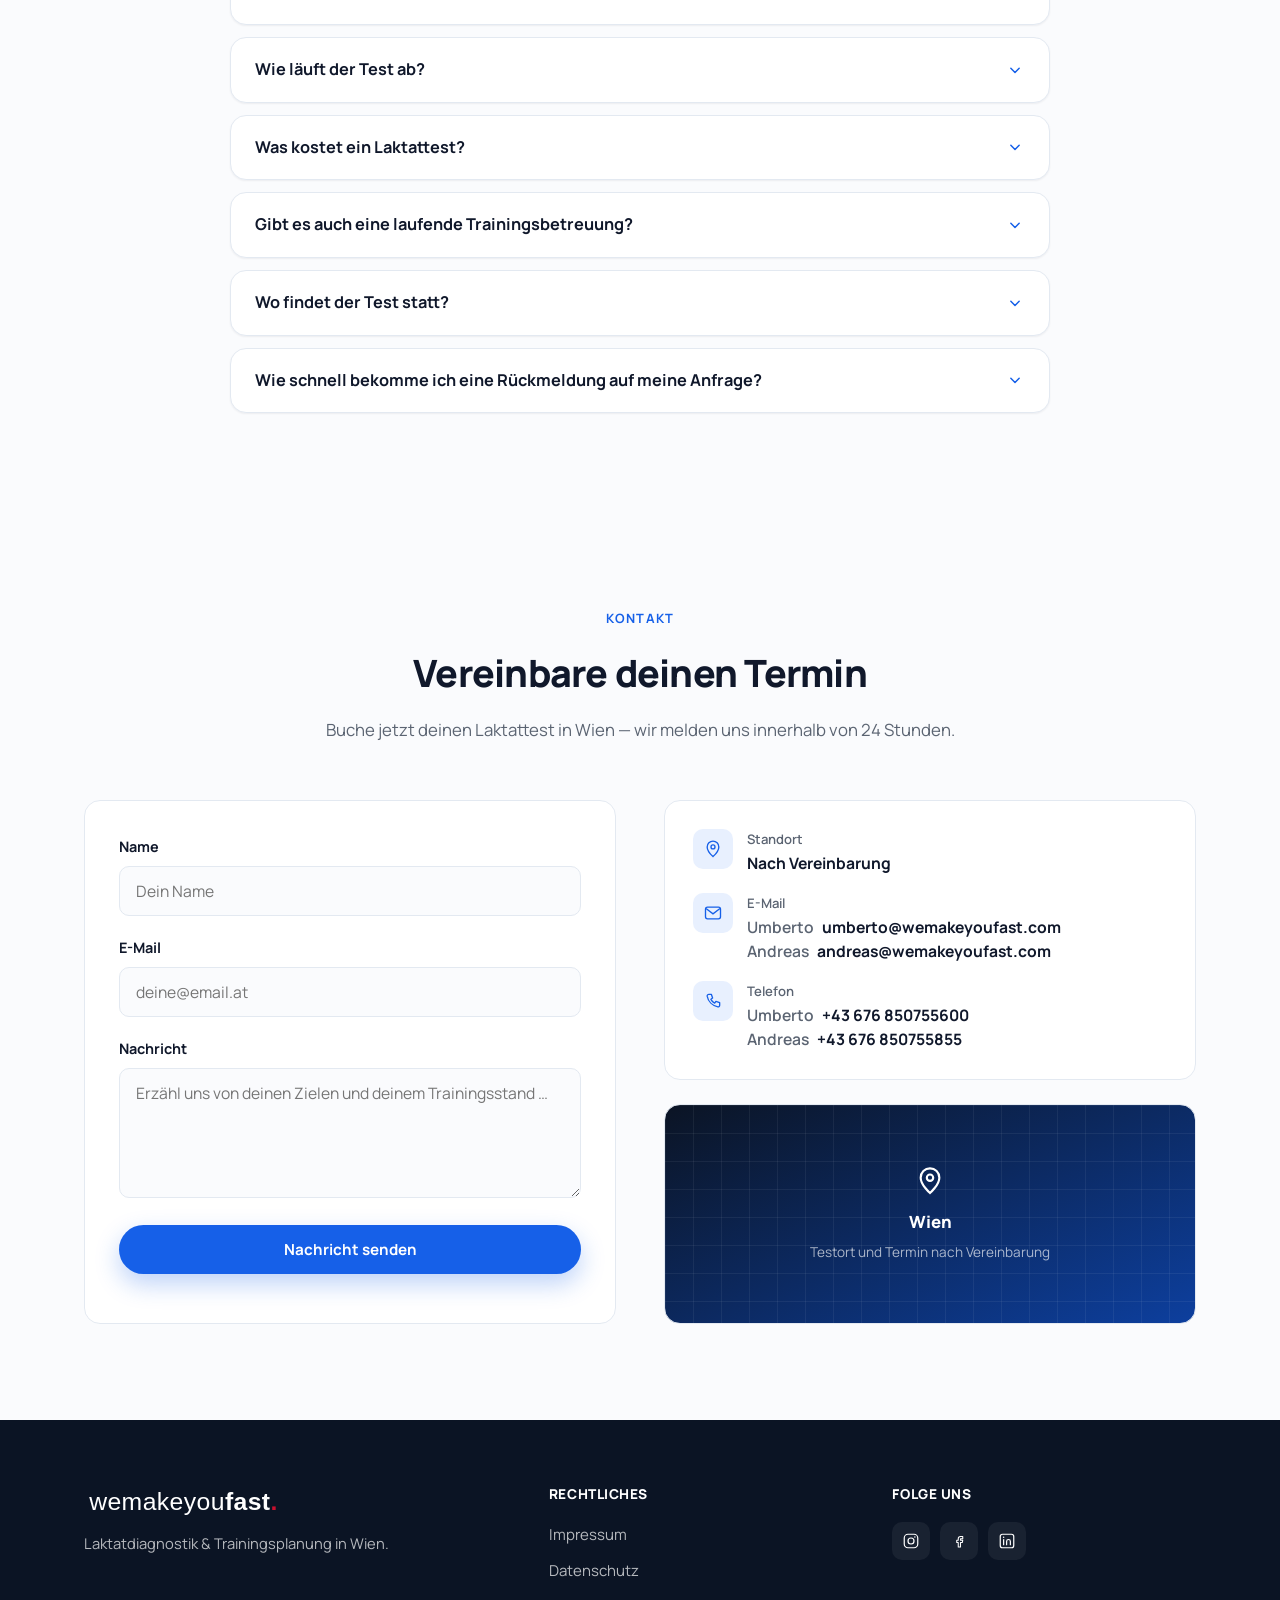
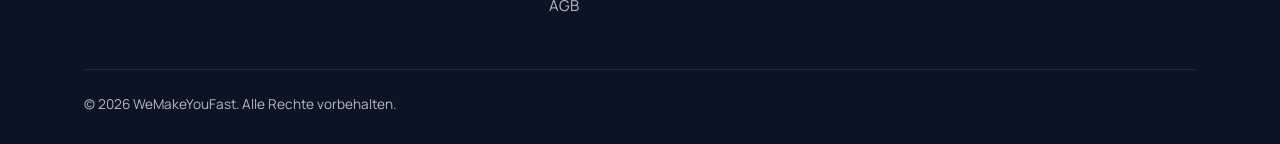
==== commit 527247c4: "Publish the real Impressum, Datenschutz and AGB The legal pages still carried placeholder text. Repl" ====
--- a/index.html
+++ b/index.html
@@ -228,6 +228,7 @@
           <ul>
             <li><a href="impressum.html" data-i18n="footer.impressum">Impressum</a></li>
             <li><a href="datenschutz.html" data-i18n="footer.datenschutz">Datenschutz</a></li>
+            <li><a href="agb.html" data-i18n="footer.agb">AGB</a></li>
           </ul>
         </div>
         <div class="footer-col">
--- a/css/style.css
+++ b/css/style.css
@@ -1335,6 +1335,70 @@
   margin-bottom: 32px;
 }
 
+/* Rechtstexte lesen sich in schmalerer Spalte besser als ueber die
+   volle Containerbreite. */
+.legal-page .container {
+  max-width: 820px;
+}
+
+.legal-page .legal-intro {
+  font-size: 1.02rem;
+  margin-bottom: 28px;
+}
+
+.legal-page li {
+  margin-bottom: 8px;
+}
+
+.legal-page li a,
+.legal-page td a {
+  color: var(--color-accent);
+  font-weight: 600;
+  text-decoration: none;
+}
+
+.legal-page li a:hover,
+.legal-page td a:hover {
+  text-decoration: underline;
+}
+
+.legal-page strong {
+  color: var(--color-text);
+}
+
+/* Tabelle der Auftragsverarbeiter: auf schmalen Viewports horizontal
+   scrollbar statt gequetscht. */
+.legal-table-wrap {
+  overflow-x: auto;
+  margin: 8px 0 20px;
+  -webkit-overflow-scrolling: touch;
+}
+
+.legal-table {
+  width: 100%;
+  min-width: 480px;
+  border-collapse: collapse;
+  font-size: 0.93rem;
+}
+
+.legal-table th,
+.legal-table td {
+  text-align: left;
+  padding: 10px 14px;
+  border: 1px solid var(--color-border);
+  vertical-align: top;
+}
+
+.legal-table th {
+  background: var(--color-accent-light);
+  color: var(--color-text);
+  font-weight: 700;
+}
+
+.legal-table td {
+  color: var(--color-text-muted);
+}
+
 /* ---------- Responsive ---------- */
 
 @media (max-width: 980px) {
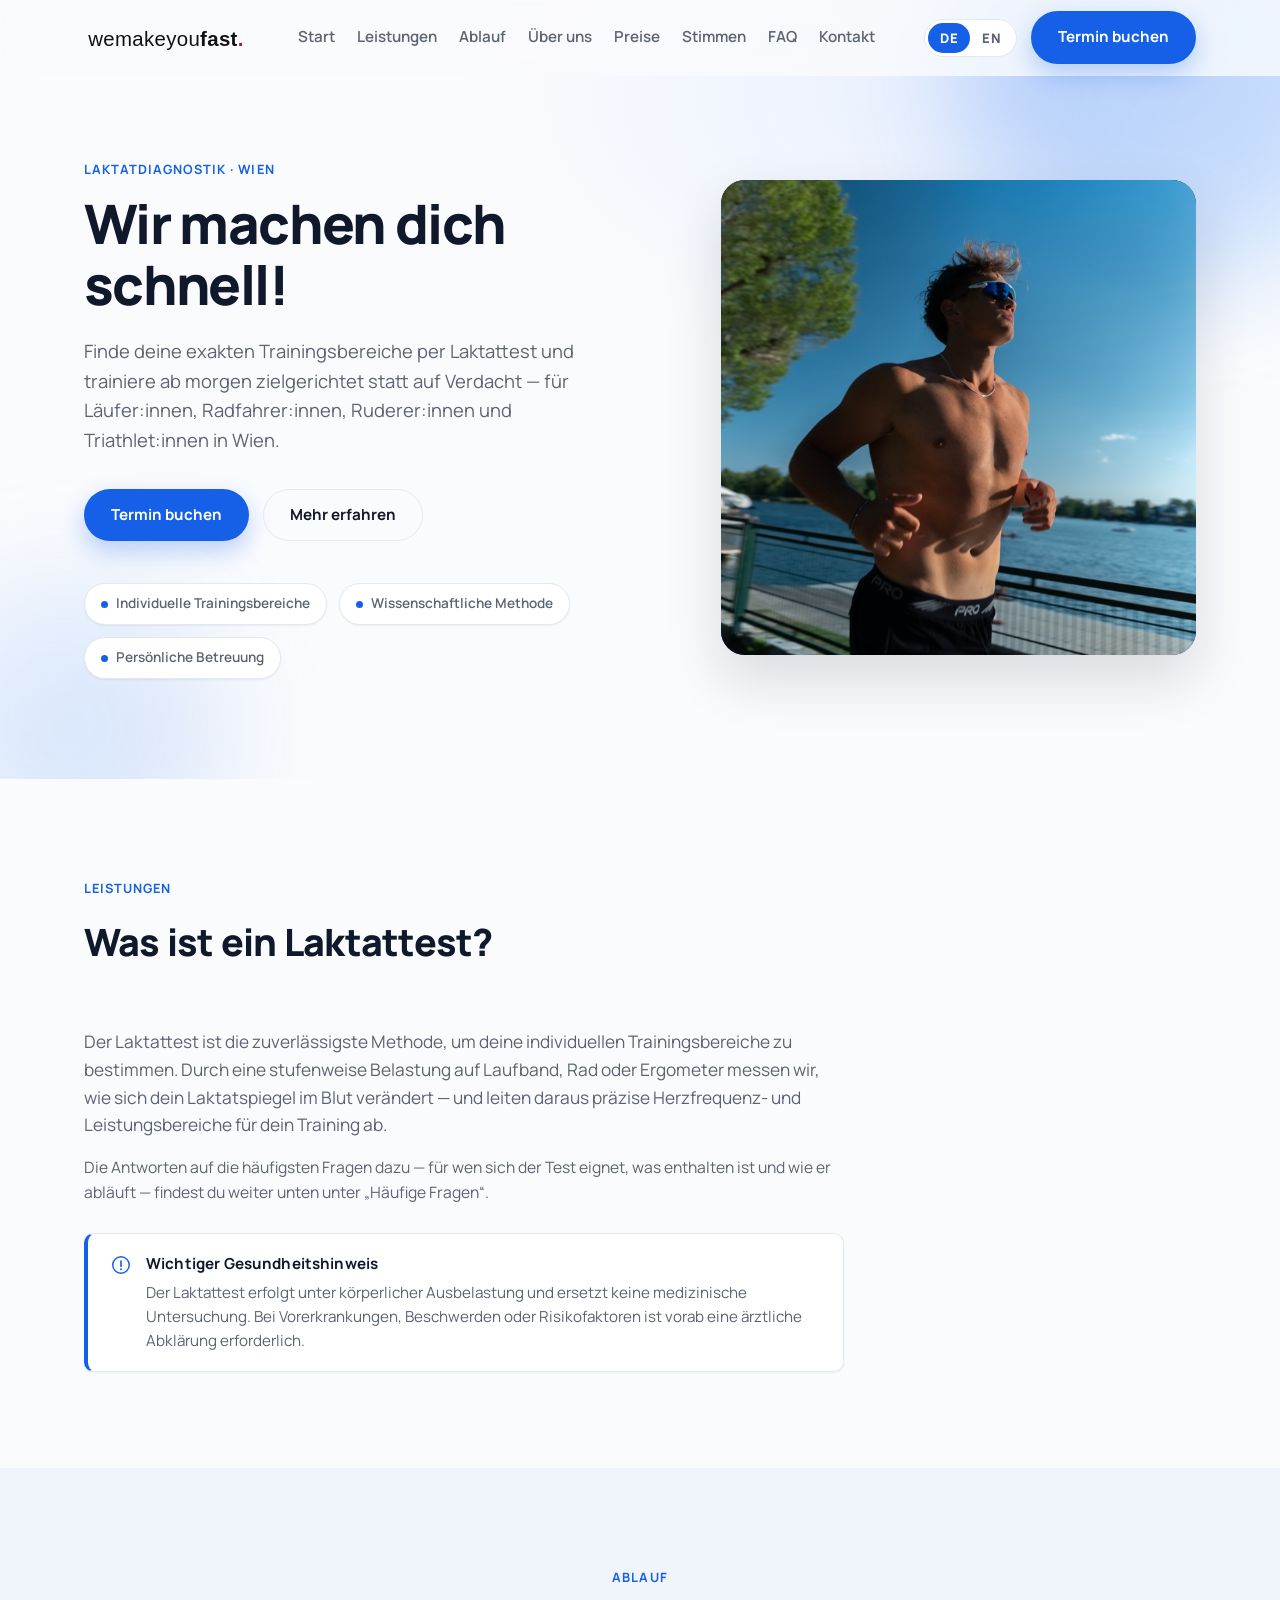
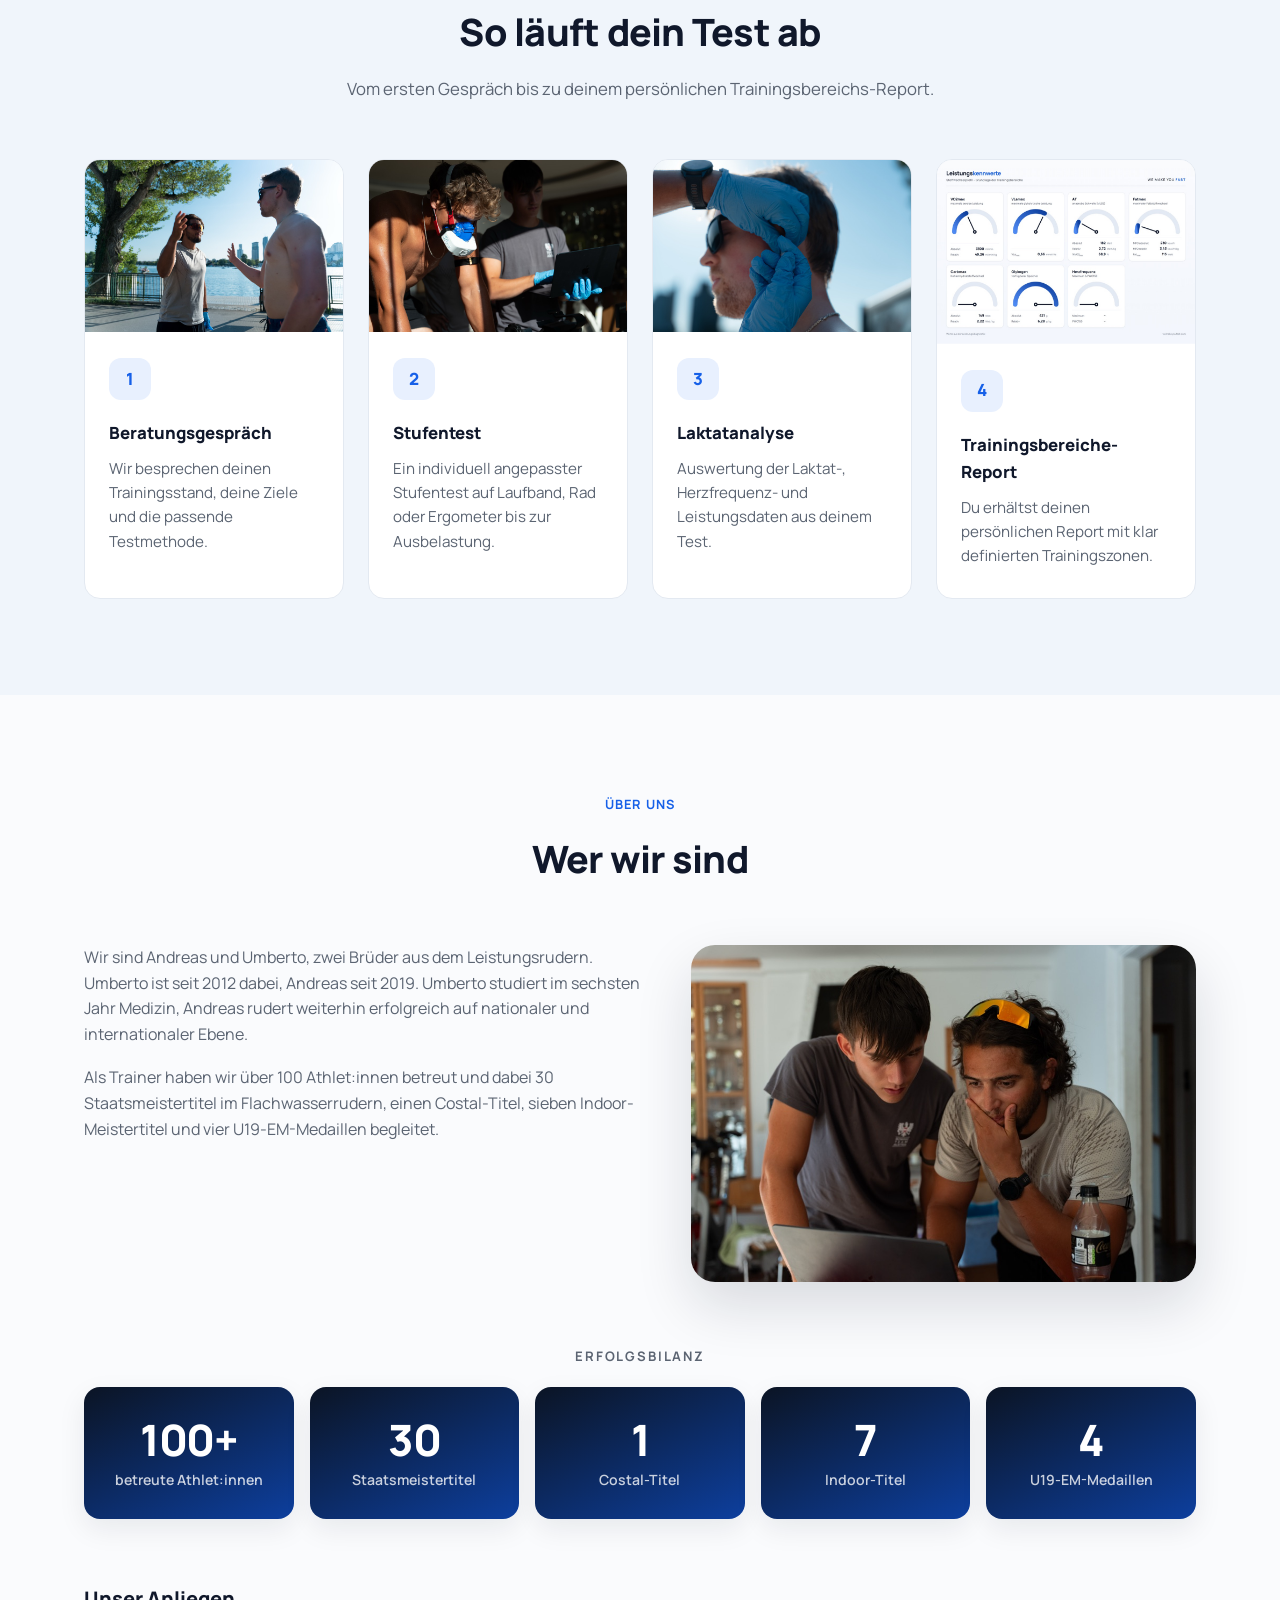
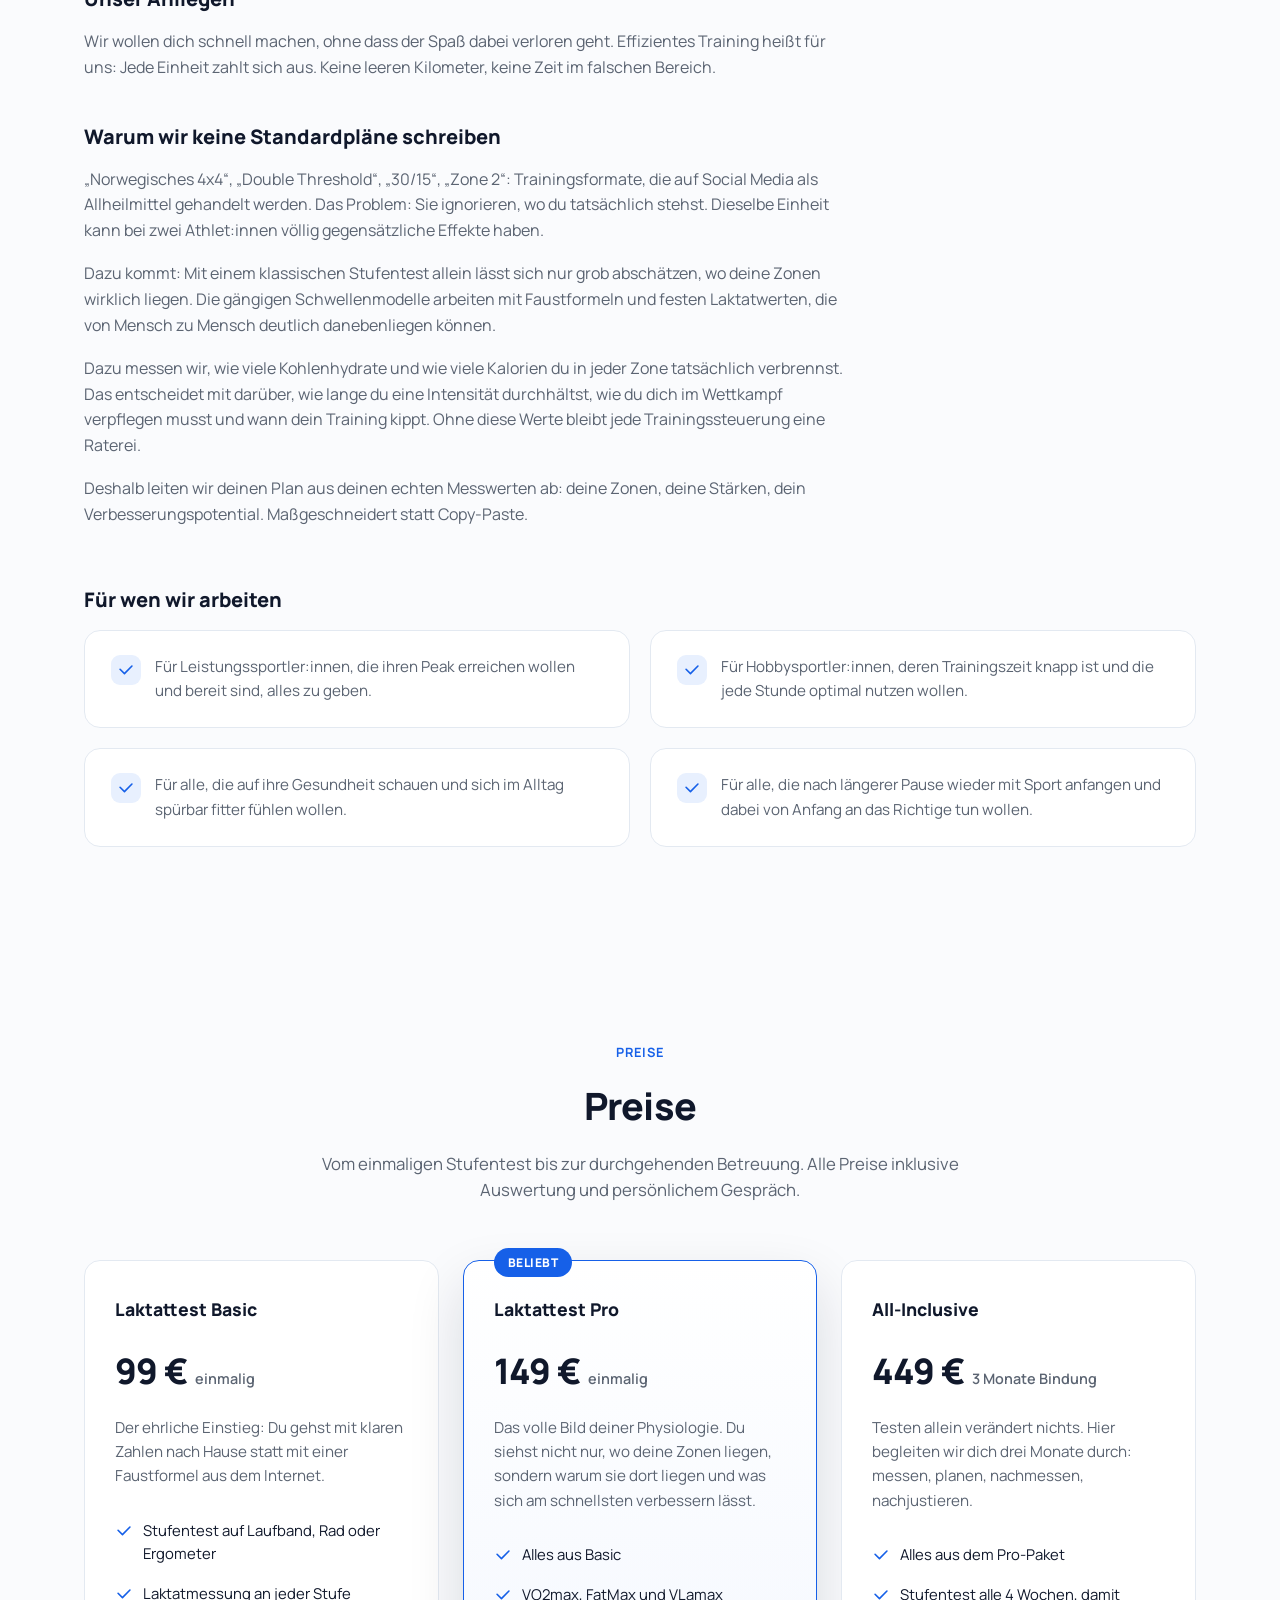
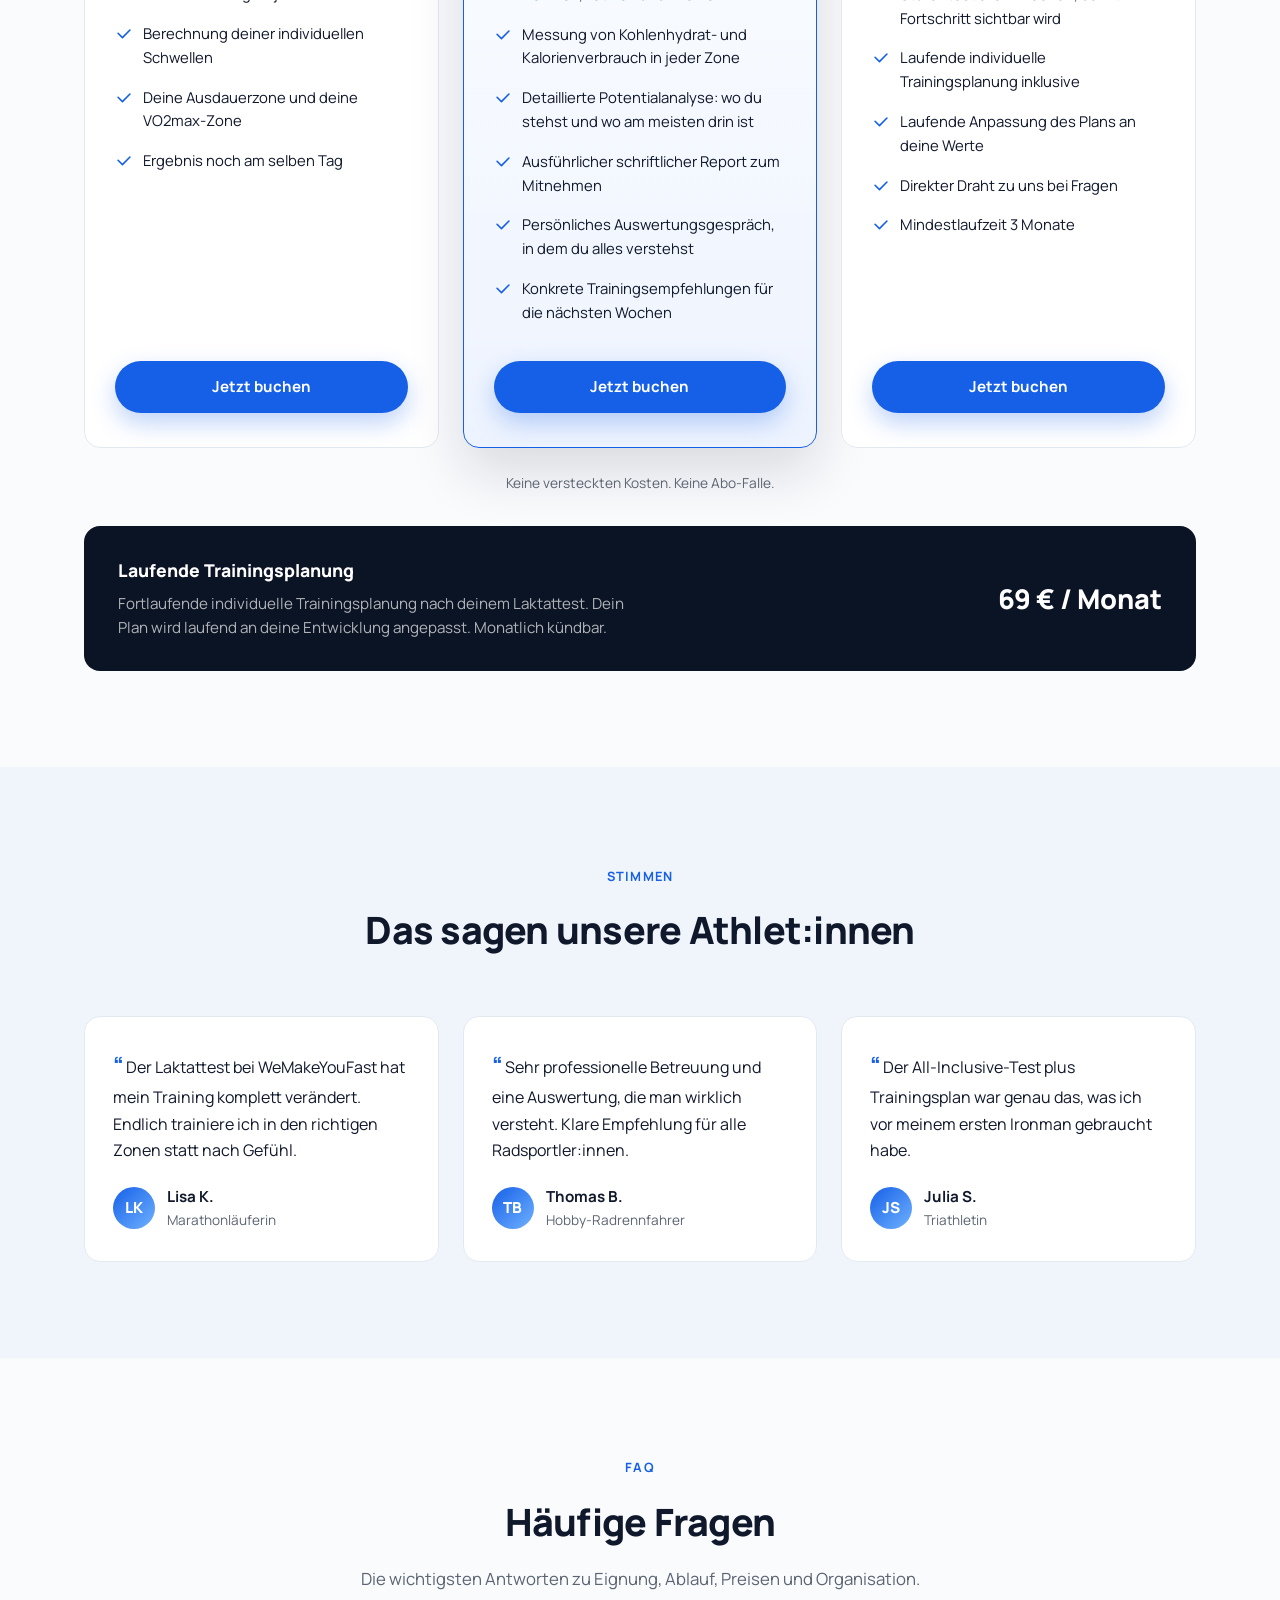
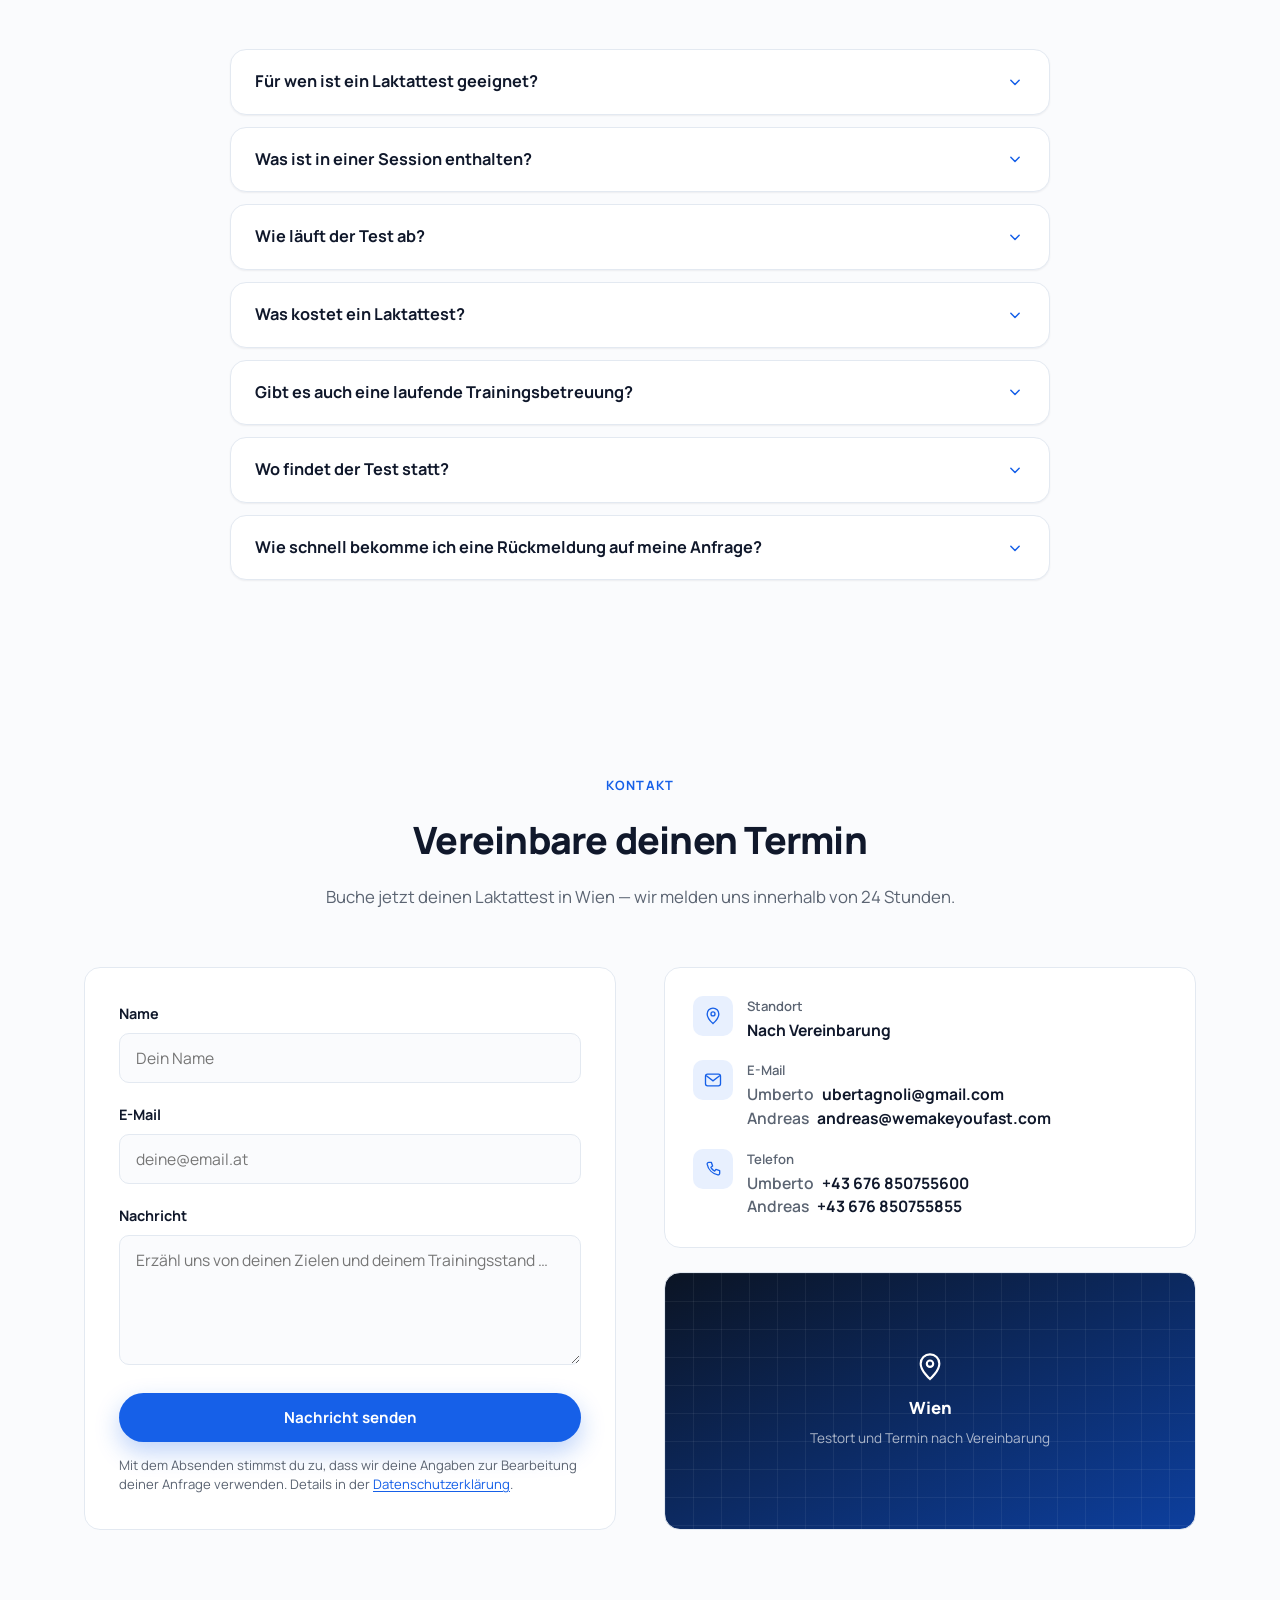
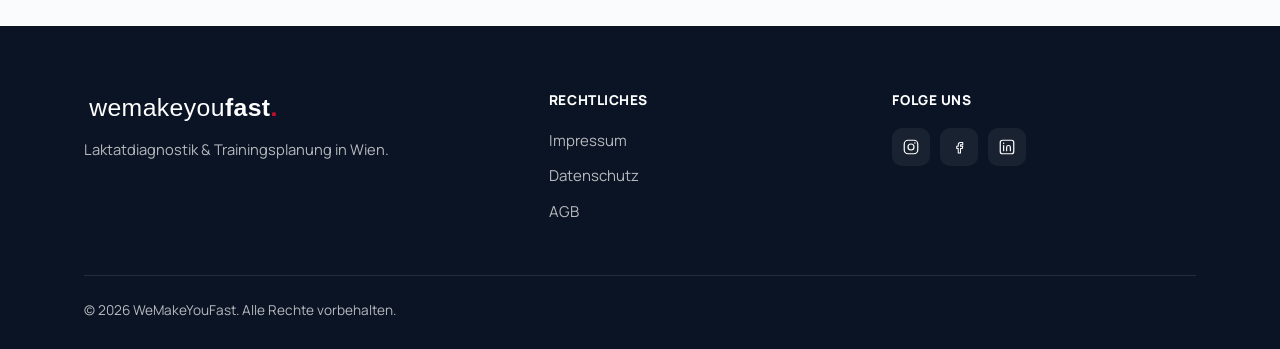
==== commit 43238b1e: "Route contact to the working mailbox, add the two required notices The address on the public page no" ====
--- a/index.html
+++ b/index.html
@@ -5,6 +5,29 @@
   <meta name="viewport" content="width=device-width, initial-scale=1.0" />
   <title>WeMakeYouFast — Laktatdiagnostik Wien</title>
   <meta name="description" content="Laktatdiagnostik, Trainingsbereiche und individuelle Trainingspläne für Läufer:innen, Radfahrer:innen, Ruderer:innen und Triathlet:innen in Wien." />
+  <link rel="canonical" href="https://wemakeyoufast.com/" />
+
+  <!-- Link-Vorschau (WhatsApp, Signal, Facebook, LinkedIn …). Crawler lesen die
+       Seite ohne JavaScript, darum stehen diese Texte statisch und auf Deutsch
+       hier und nicht in i18n.js. og:image muss eine absolute URL sein. -->
+  <meta property="og:type" content="website" />
+  <meta property="og:site_name" content="WeMakeYouFast" />
+  <meta property="og:locale" content="de_AT" />
+  <meta property="og:url" content="https://wemakeyoufast.com/" />
+  <meta property="og:title" content="WeMakeYouFast — Laktatdiagnostik Wien" />
+  <meta property="og:description" content="Finde deine exakten Trainingsbereiche per Laktattest und trainiere zielgerichtet statt auf Verdacht — für Läufer:innen, Radfahrer:innen, Ruderer:innen und Triathlet:innen in Wien." />
+  <meta property="og:image" content="https://wemakeyoufast.com/img/hero/laeufer-nazar.jpg" />
+  <meta property="og:image:type" content="image/jpeg" />
+  <meta property="og:image:width" content="1920" />
+  <meta property="og:image:height" content="1280" />
+  <meta property="og:image:alt" content="Läufer mit Sportbrille beim Lauftraining auf einem Uferweg am Wasser" />
+
+  <meta name="twitter:card" content="summary_large_image" />
+  <meta name="twitter:title" content="WeMakeYouFast — Laktatdiagnostik Wien" />
+  <meta name="twitter:description" content="Finde deine exakten Trainingsbereiche per Laktattest und trainiere zielgerichtet statt auf Verdacht — Laktatdiagnostik und Trainingsplanung in Wien." />
+  <meta name="twitter:image" content="https://wemakeyoufast.com/img/hero/laeufer-nazar.jpg" />
+  <meta name="twitter:image:alt" content="Läufer mit Sportbrille beim Lauftraining auf einem Uferweg am Wasser" />
+
   <link rel="icon" href="data:image/svg+xml,%3Csvg xmlns='http://www.w3.org/2000/svg' viewBox='0 0 100 100'%3E%3Ccircle cx='50' cy='50' r='46' fill='%231660e8'/%3E%3Cpath d='M20 65 L38 45 L52 58 L80 30' stroke='white' stroke-width='7' fill='none' stroke-linecap='round' stroke-linejoin='round'/%3E%3C/svg%3E" />
   <link rel="preconnect" href="https://fonts.googleapis.com" />
   <link rel="preconnect" href="https://fonts.gstatic.com" crossorigin />
@@ -91,6 +114,16 @@
         <p class="about-intro about-intro-secondary" data-reveal data-i18n="about.intro2">
           Die Antworten auf die häufigsten Fragen dazu findest du weiter unten unter „Häufige Fragen“.
         </p>
+
+        <aside class="health-notice" data-reveal>
+          <span class="health-notice-icon" aria-hidden="true">
+            <svg width="22" height="22" viewBox="0 0 24 24" fill="none" xmlns="http://www.w3.org/2000/svg"><circle cx="12" cy="12" r="9" stroke="currentColor" stroke-width="1.6"/><path d="M12 7.6v6" stroke="currentColor" stroke-width="1.8" stroke-linecap="round"/><circle cx="12" cy="16.6" r="1.05" fill="currentColor"/></svg>
+          </span>
+          <div>
+            <h3 data-i18n="about.healthNoticeTitle">Wichtiger Gesundheitshinweis</h3>
+            <p data-i18n="about.healthNotice">Der Laktattest erfolgt unter körperlicher Ausbelastung und ersetzt keine medizinische Untersuchung. Bei Vorerkrankungen, Beschwerden oder Risikofaktoren ist vorab eine ärztliche Abklärung erforderlich.</p>
+          </div>
+        </aside>
       </div>
     </section>
 
@@ -182,7 +215,7 @@
         </div>
 
         <div class="contact-grid">
-          <form class="contact-form" data-reveal data-contact-form novalidate action="https://formsubmit.co/ajax/umberto@wemakeyoufast.com" method="POST">
+          <form class="contact-form" data-reveal data-contact-form novalidate action="https://formsubmit.co/ajax/ubertagnoli@gmail.com" method="POST">
             <input type="hidden" name="_subject" value="Neue Anfrage über wemakeyoufast.com" />
             <input type="text" name="_honey" style="display:none" tabindex="-1" autocomplete="off" />
             <div class="form-group">
@@ -198,7 +231,8 @@
               <textarea id="message" name="message" required data-i18n-placeholder="contact.form.messagePlaceholder" placeholder="Erzähl uns von deinen Zielen …"></textarea>
             </div>
             <button type="submit" class="btn btn-primary btn-block" data-i18n="contact.form.submit">Nachricht senden</button>
-            <div class="form-error" data-form-error hidden>Etwas ist schiefgelaufen. Bitte versuche es erneut oder schreib uns direkt an <a href="mailto:umberto@wemakeyoufast.com">umberto@wemakeyoufast.com</a>.</div>
+            <p class="form-consent" data-i18n-html="contact.form.consent">Mit dem Absenden stimmst du zu, dass wir deine Angaben zur Bearbeitung deiner Anfrage verwenden. Details in der <a href="datenschutz.html">Datenschutzerklärung</a>.</p>
+            <div class="form-error" data-form-error hidden>Etwas ist schiefgelaufen. Bitte versuche es erneut oder schreib uns direkt an <a href="mailto:ubertagnoli@gmail.com">ubertagnoli@gmail.com</a>.</div>
             <div class="form-success" data-form-success>
               <span data-i18n="contact.form.success">Danke! Deine Nachricht wurde übermittelt.</span>
             </div>
--- a/css/style.css
+++ b/css/style.css
@@ -414,6 +414,41 @@
   font-size: 0.98rem;
 }
 
+/* Gesundheitshinweis — soll auffallen, ohne wie eine Warnmeldung zu wirken:
+   linke Akzentkante statt Rotton, Textfarbe wie der uebrige Fliesstext. */
+.health-notice {
+  display: flex;
+  gap: 14px;
+  align-items: flex-start;
+  max-width: 760px;
+  margin-top: 28px;
+  padding: 18px 22px;
+  border: 1px solid var(--color-border);
+  border-left: 4px solid var(--color-accent);
+  border-radius: var(--radius-sm);
+  background: var(--color-surface);
+  box-shadow: var(--shadow-sm);
+}
+
+.health-notice-icon {
+  flex: 0 0 auto;
+  margin-top: 2px;
+  color: var(--color-accent);
+}
+
+.health-notice h3 {
+  margin: 0 0 4px;
+  font-size: 0.95rem;
+  font-weight: 700;
+  letter-spacing: 0.01em;
+}
+
+.health-notice p {
+  margin: 0;
+  font-size: 0.95rem;
+  color: var(--color-text-muted);
+}
+
 /* ---------- How it works ---------- */
 
 .how {
@@ -1006,6 +1041,25 @@
 .form-group textarea {
   min-height: 130px;
   resize: vertical;
+}
+
+/* Datenschutzhinweis direkt unter dem Absenden-Button. */
+.form-consent {
+  margin: 14px 0 0;
+  font-size: 0.82rem;
+  line-height: 1.5;
+  color: var(--color-text-muted);
+}
+
+.form-consent a {
+  color: var(--color-accent);
+  text-decoration: underline;
+  text-underline-offset: 2px;
+}
+
+.form-consent a:hover,
+.form-consent a:focus-visible {
+  color: var(--color-accent-dark);
 }
 
 .form-success {
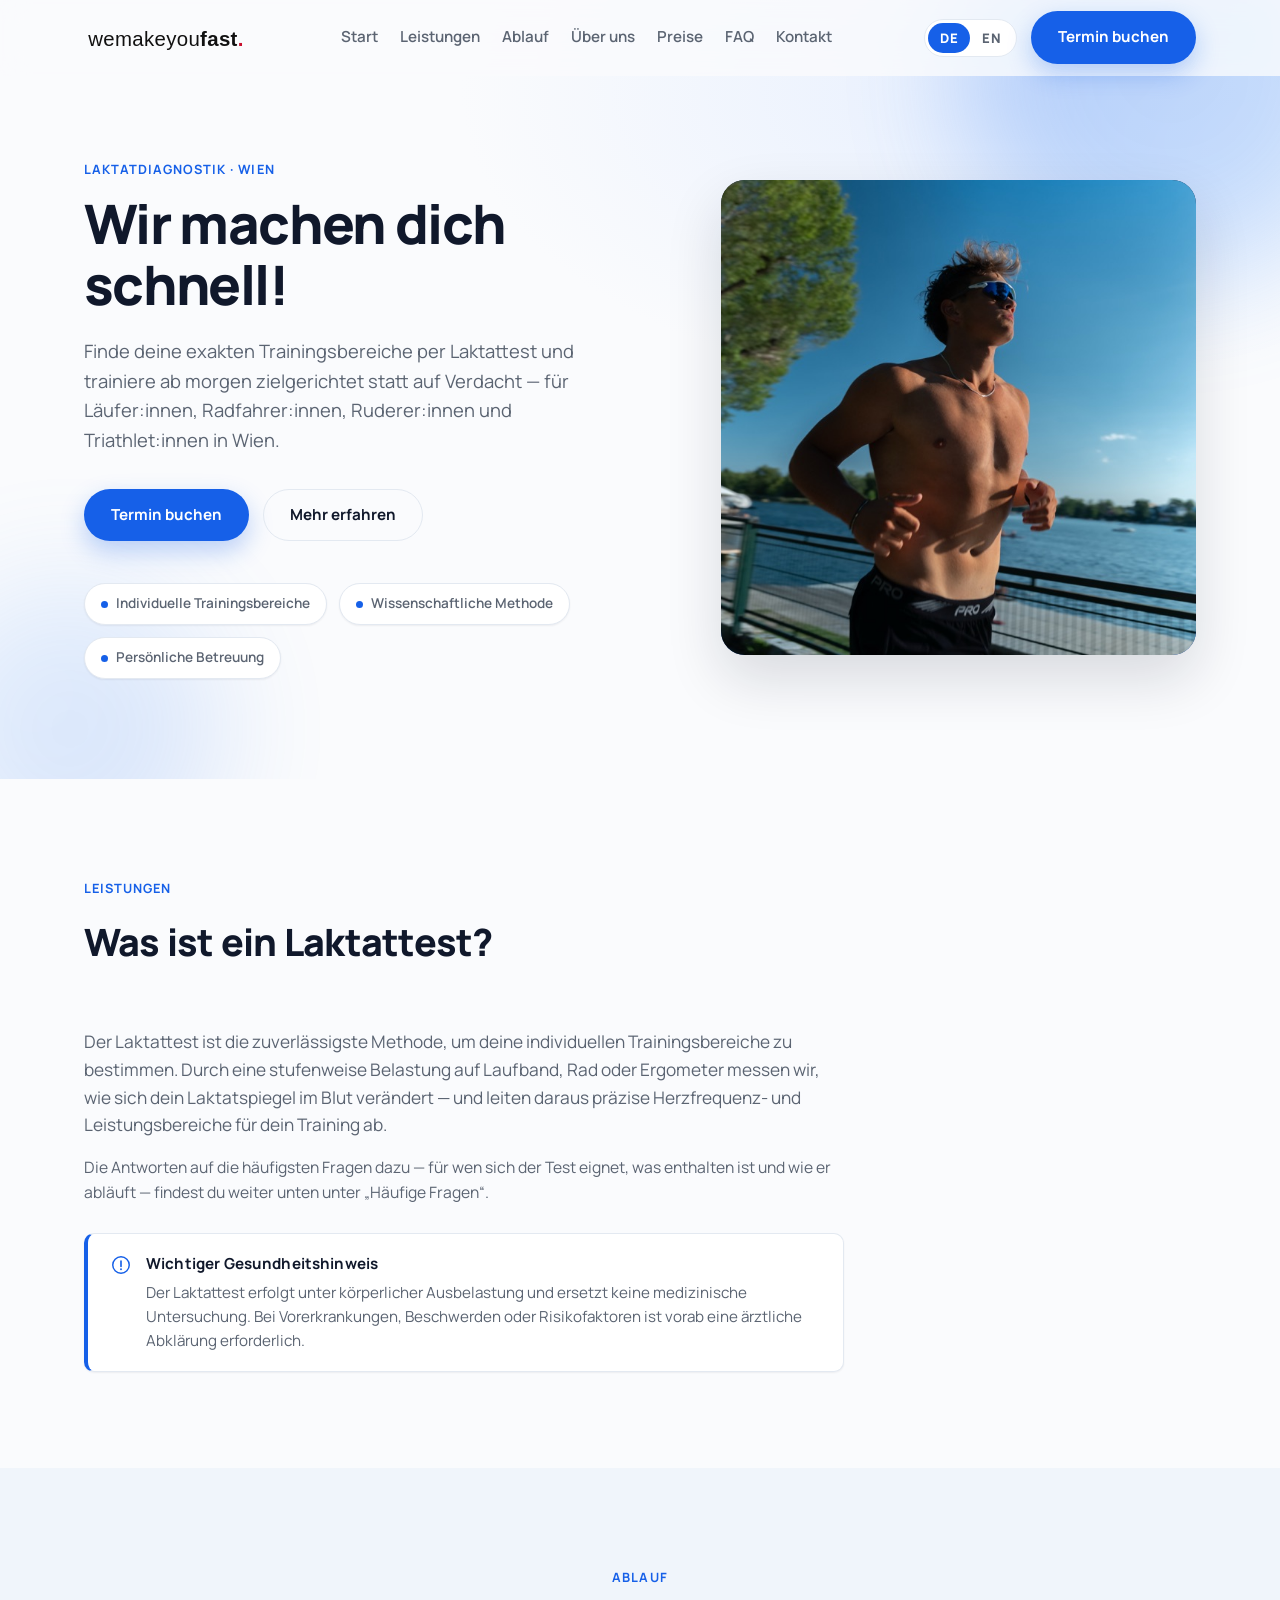
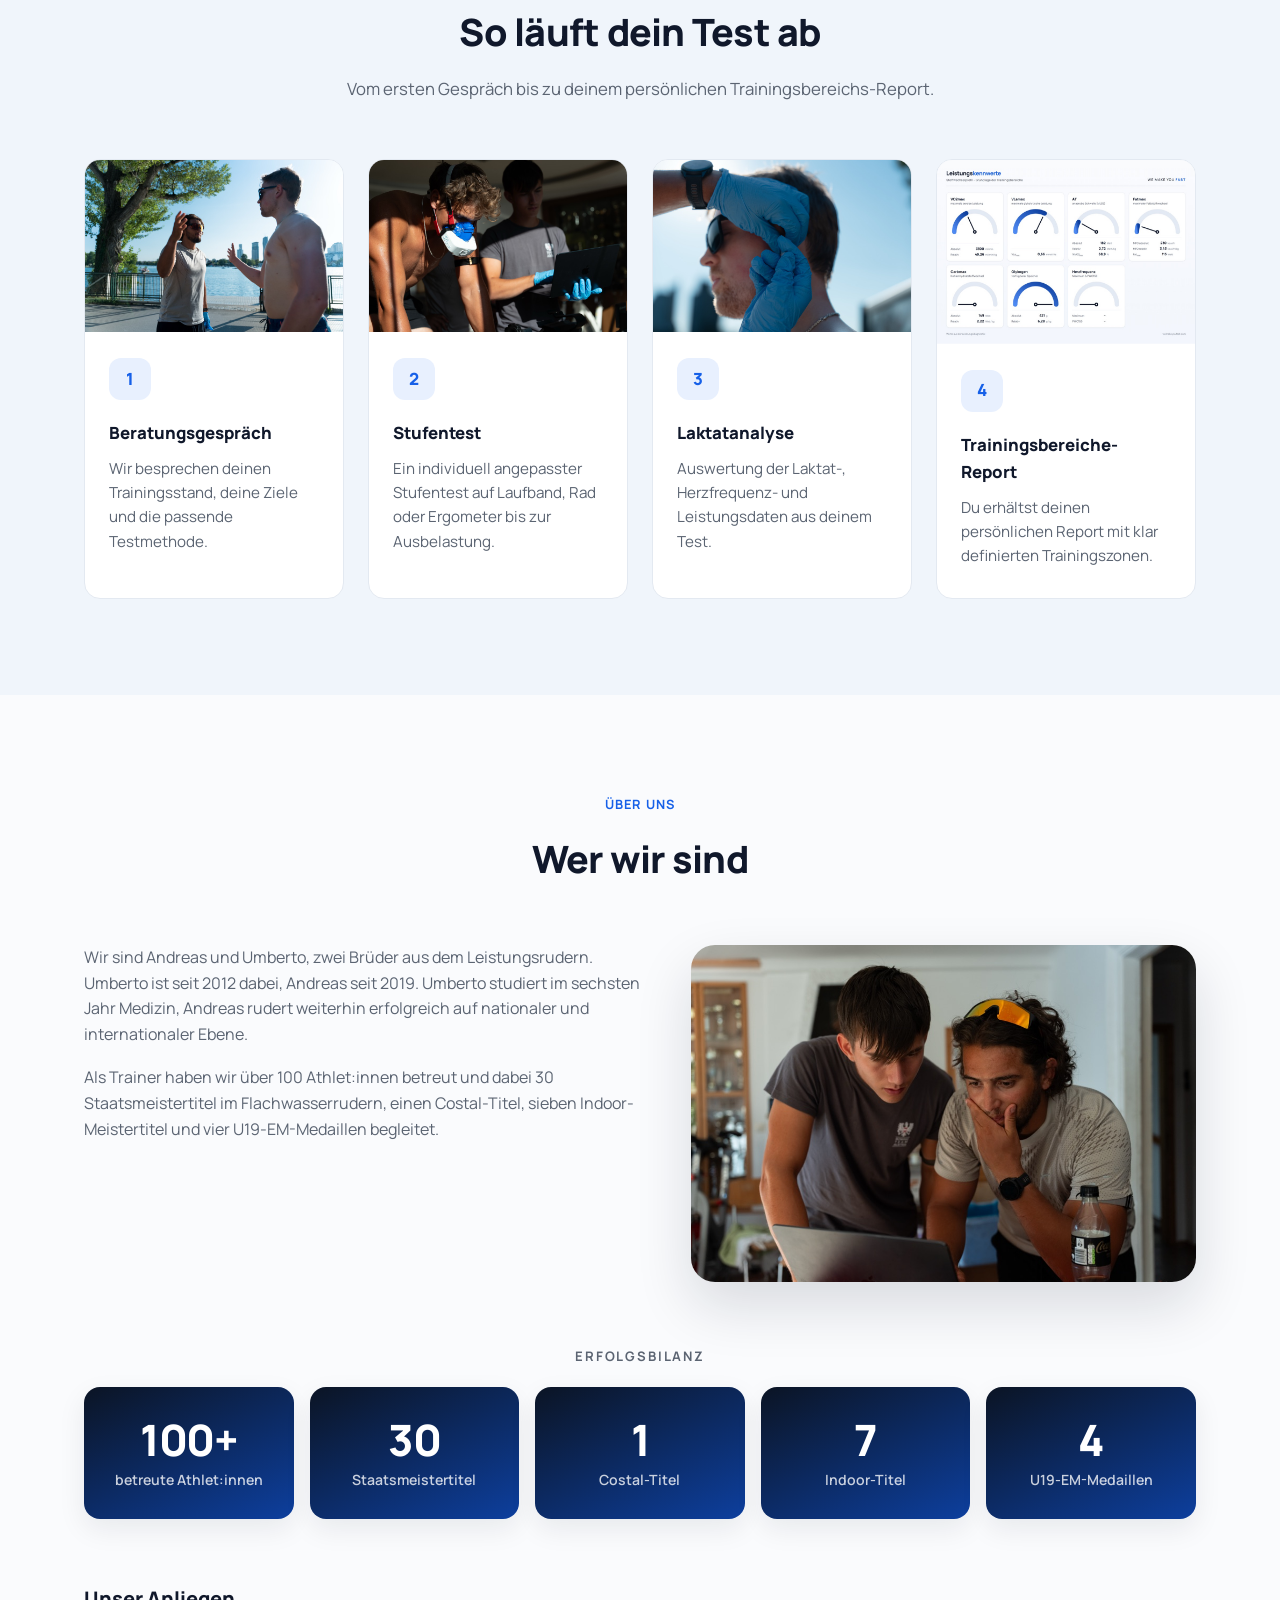
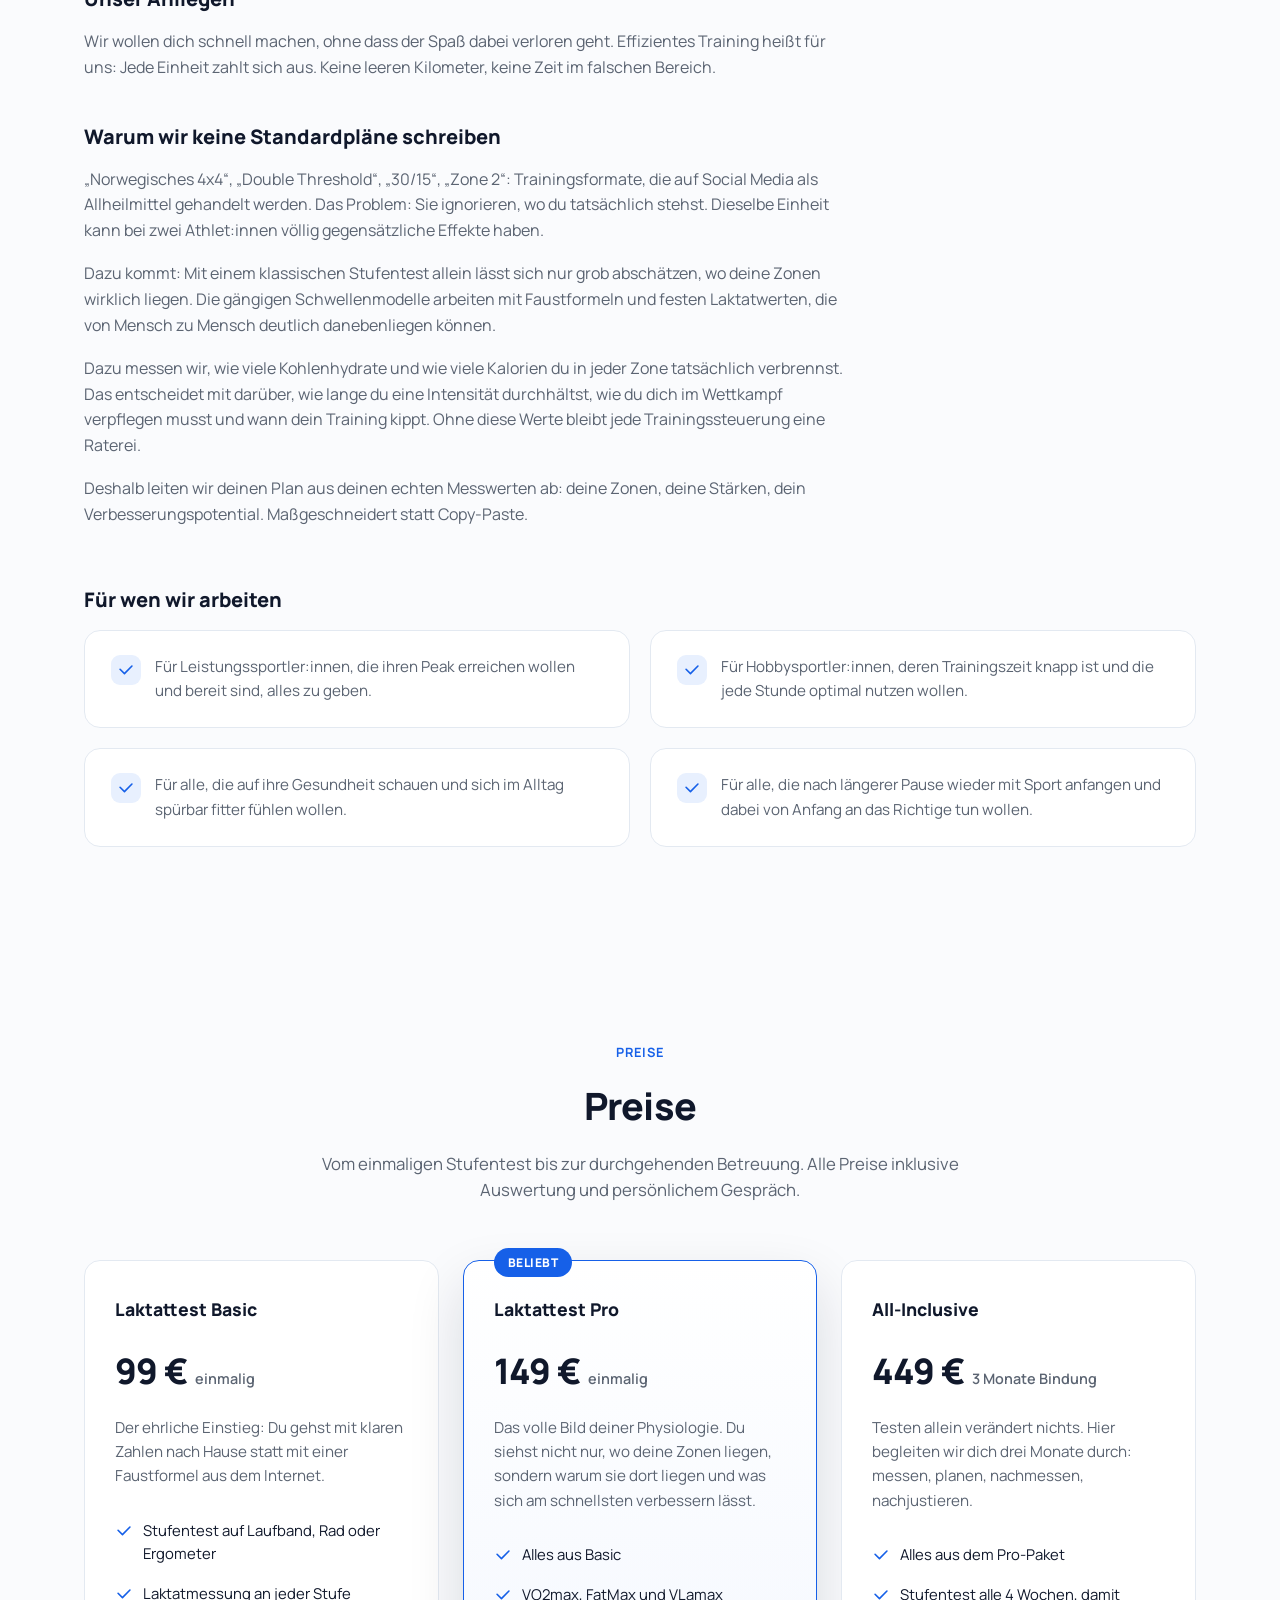
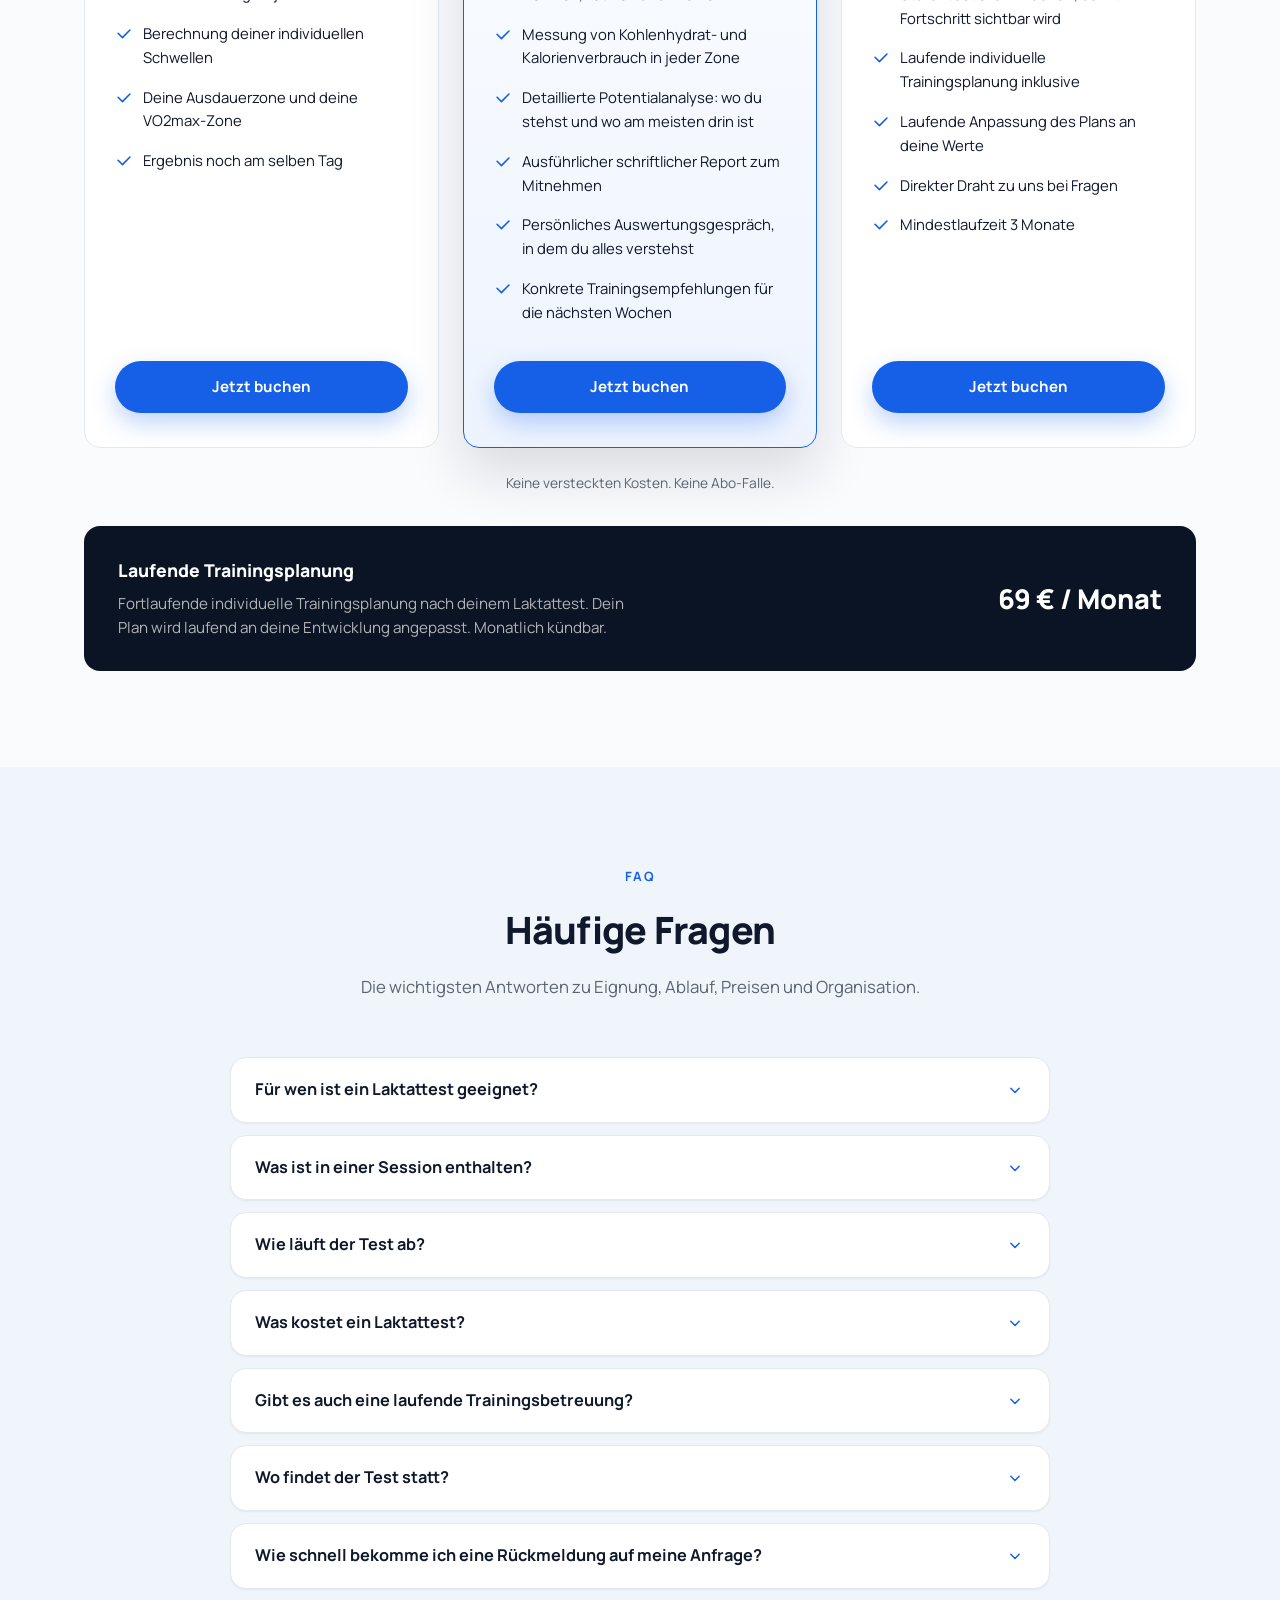
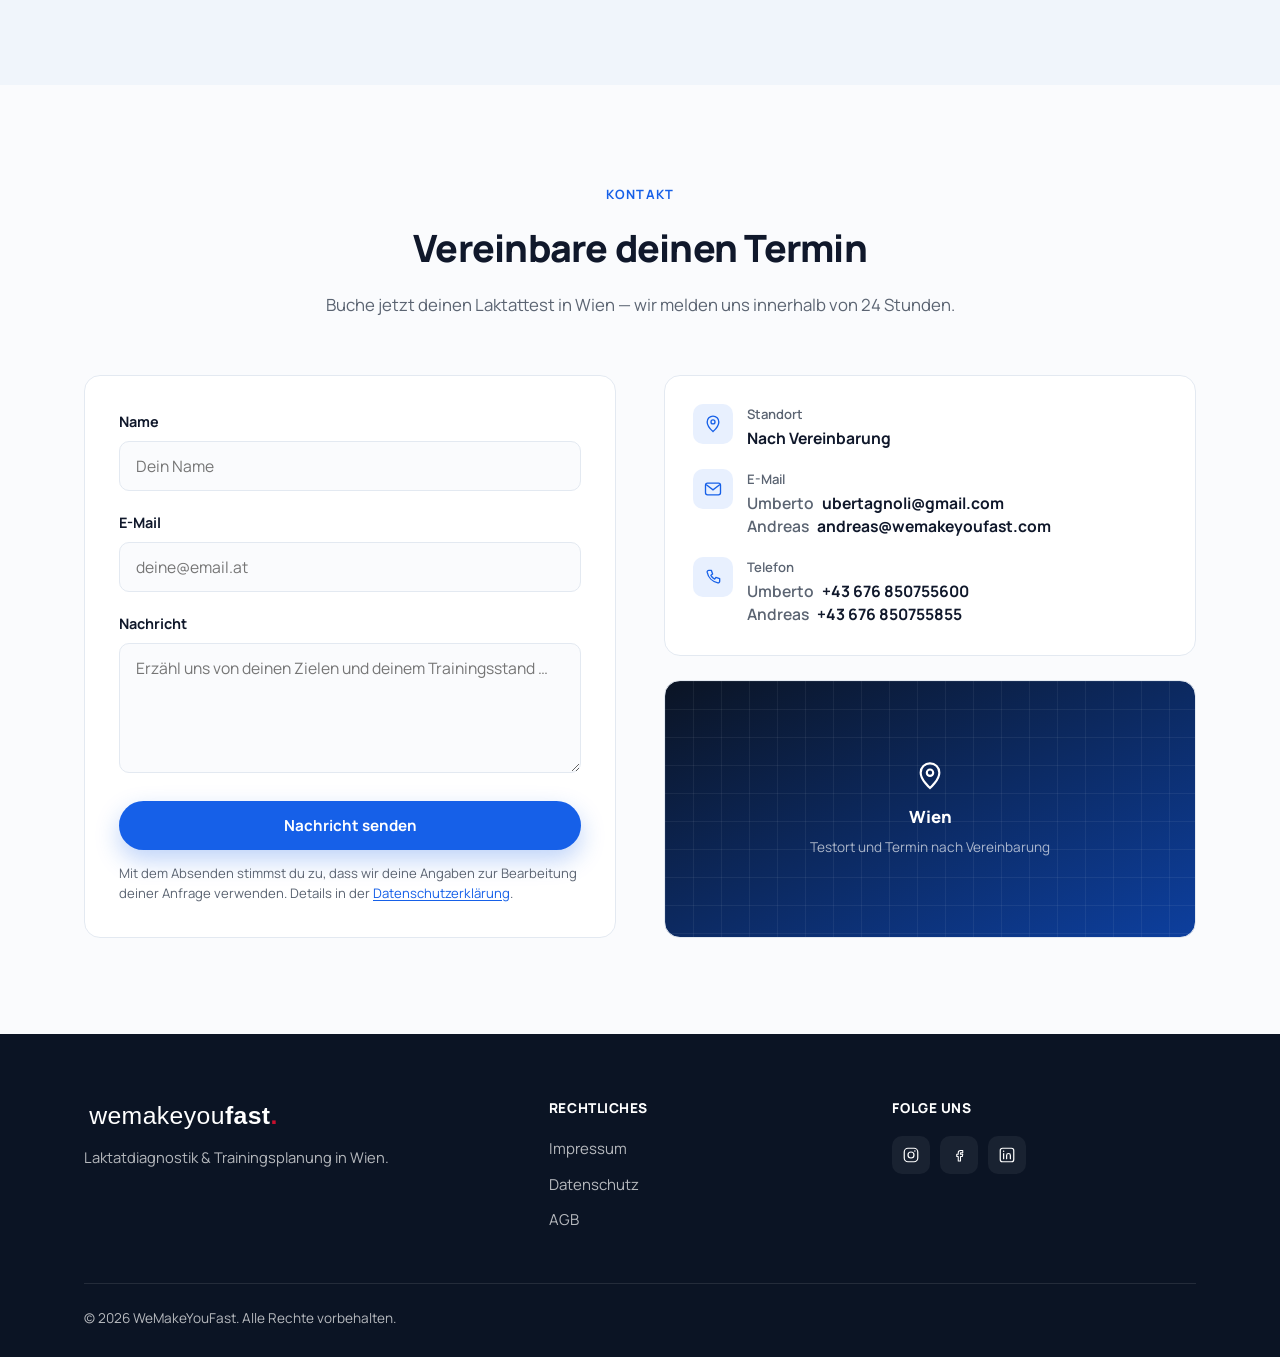
==== commit 4c3de803: "Drop the testimonials section The quotes were placeholder copy, so the section goes entirely: the bl" ====
--- a/index.html
+++ b/index.html
@@ -48,7 +48,6 @@
         <a href="#how" data-i18n="nav.how">Ablauf</a>
         <a href="#ueber-uns" data-i18n="nav.ueberUns">Über uns</a>
         <a href="#pricing" data-i18n="nav.pricing">Preise</a>
-        <a href="#testimonials" data-i18n="nav.testimonials">Stimmen</a>
         <a href="#faq" data-i18n="nav.faq">FAQ</a>
         <a href="#contact" data-i18n="nav.contact">Kontakt</a>
         <a href="#contact" class="btn btn-primary nav-cta" data-i18n="nav.cta">Termin buchen</a>
@@ -182,17 +181,6 @@
       </div>
     </section>
 
-    <!-- Testimonials -->
-    <section id="testimonials" class="testimonials">
-      <div class="container">
-        <div class="section-head center" data-reveal>
-          <span class="eyebrow" data-i18n="testimonials.eyebrow">Stimmen</span>
-          <h2 data-i18n="testimonials.title">Das sagen unsere Athlet:innen</h2>
-        </div>
-        <div class="testimonial-grid" data-testimonials></div>
-      </div>
-    </section>
-
     <!-- FAQ -->
     <section id="faq" class="faq">
       <div class="container">
--- a/css/style.css
+++ b/css/style.css
@@ -812,6 +812,10 @@
 
 /* ---------- FAQ ---------- */
 
+.faq {
+  background: var(--color-bg-alt);
+}
+
 .faq-list {
   max-width: 820px;
   margin: 0 auto;
@@ -925,73 +929,6 @@
   margin-bottom: 20px;
 }
 
-/* ---------- Testimonials ---------- */
-
-.testimonials {
-  background: var(--color-bg-alt);
-}
-
-.testimonial-grid {
-  display: grid;
-  grid-template-columns: repeat(3, 1fr);
-  gap: 24px;
-}
-
-.testimonial-card {
-  background: var(--color-surface);
-  border: 1px solid var(--color-border);
-  border-radius: var(--radius-md);
-  padding: 30px 28px;
-  display: flex;
-  flex-direction: column;
-}
-
-.testimonial-quote {
-  color: var(--color-text);
-  font-size: 1rem;
-  line-height: 1.65;
-  margin-bottom: 22px;
-}
-
-.testimonial-quote::before {
-  content: "\201C";
-  color: var(--color-accent);
-  font-size: 1.4rem;
-  font-weight: 800;
-  margin-right: 2px;
-}
-
-.testimonial-author {
-  display: flex;
-  align-items: center;
-  gap: 12px;
-  margin-top: auto;
-}
-
-.testimonial-avatar {
-  width: 42px;
-  height: 42px;
-  border-radius: 50%;
-  background: linear-gradient(135deg, var(--color-accent), #6fb1ff);
-  color: #fff;
-  display: flex;
-  align-items: center;
-  justify-content: center;
-  font-weight: 800;
-  font-size: 0.95rem;
-  flex-shrink: 0;
-}
-
-.testimonial-author .name {
-  font-weight: 700;
-  font-size: 0.95rem;
-}
-
-.testimonial-author .role {
-  color: var(--color-text-muted);
-  font-size: 0.85rem;
-}
-
 /* ---------- Contact ---------- */
 
 .contact-grid {
@@ -1474,8 +1411,7 @@
     grid-template-columns: repeat(2, 1fr);
   }
 
-  .pricing-grid,
-  .testimonial-grid {
+  .pricing-grid {
     grid-template-columns: repeat(2, 1fr);
   }
 
@@ -1558,8 +1494,7 @@
   }
 
   .steps,
-  .pricing-grid,
-  .testimonial-grid {
+  .pricing-grid {
     grid-template-columns: 1fr;
   }
 
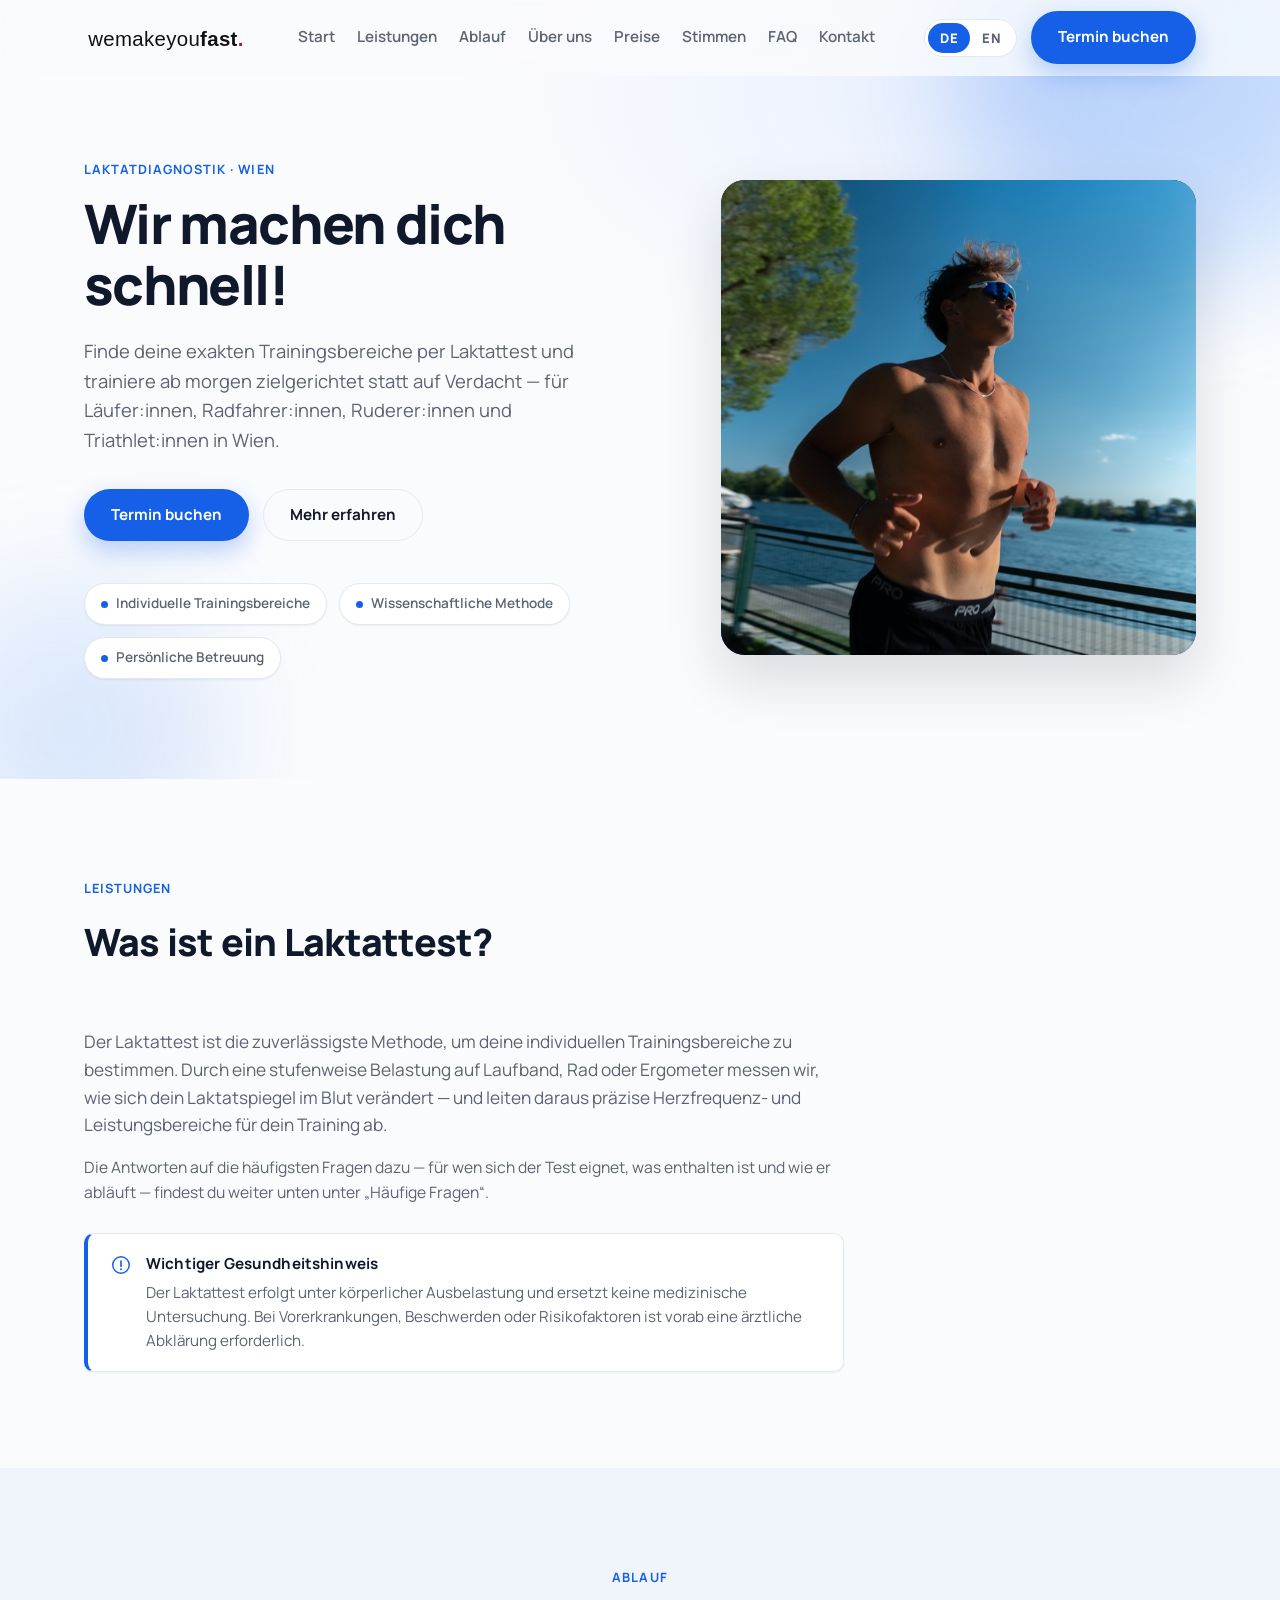
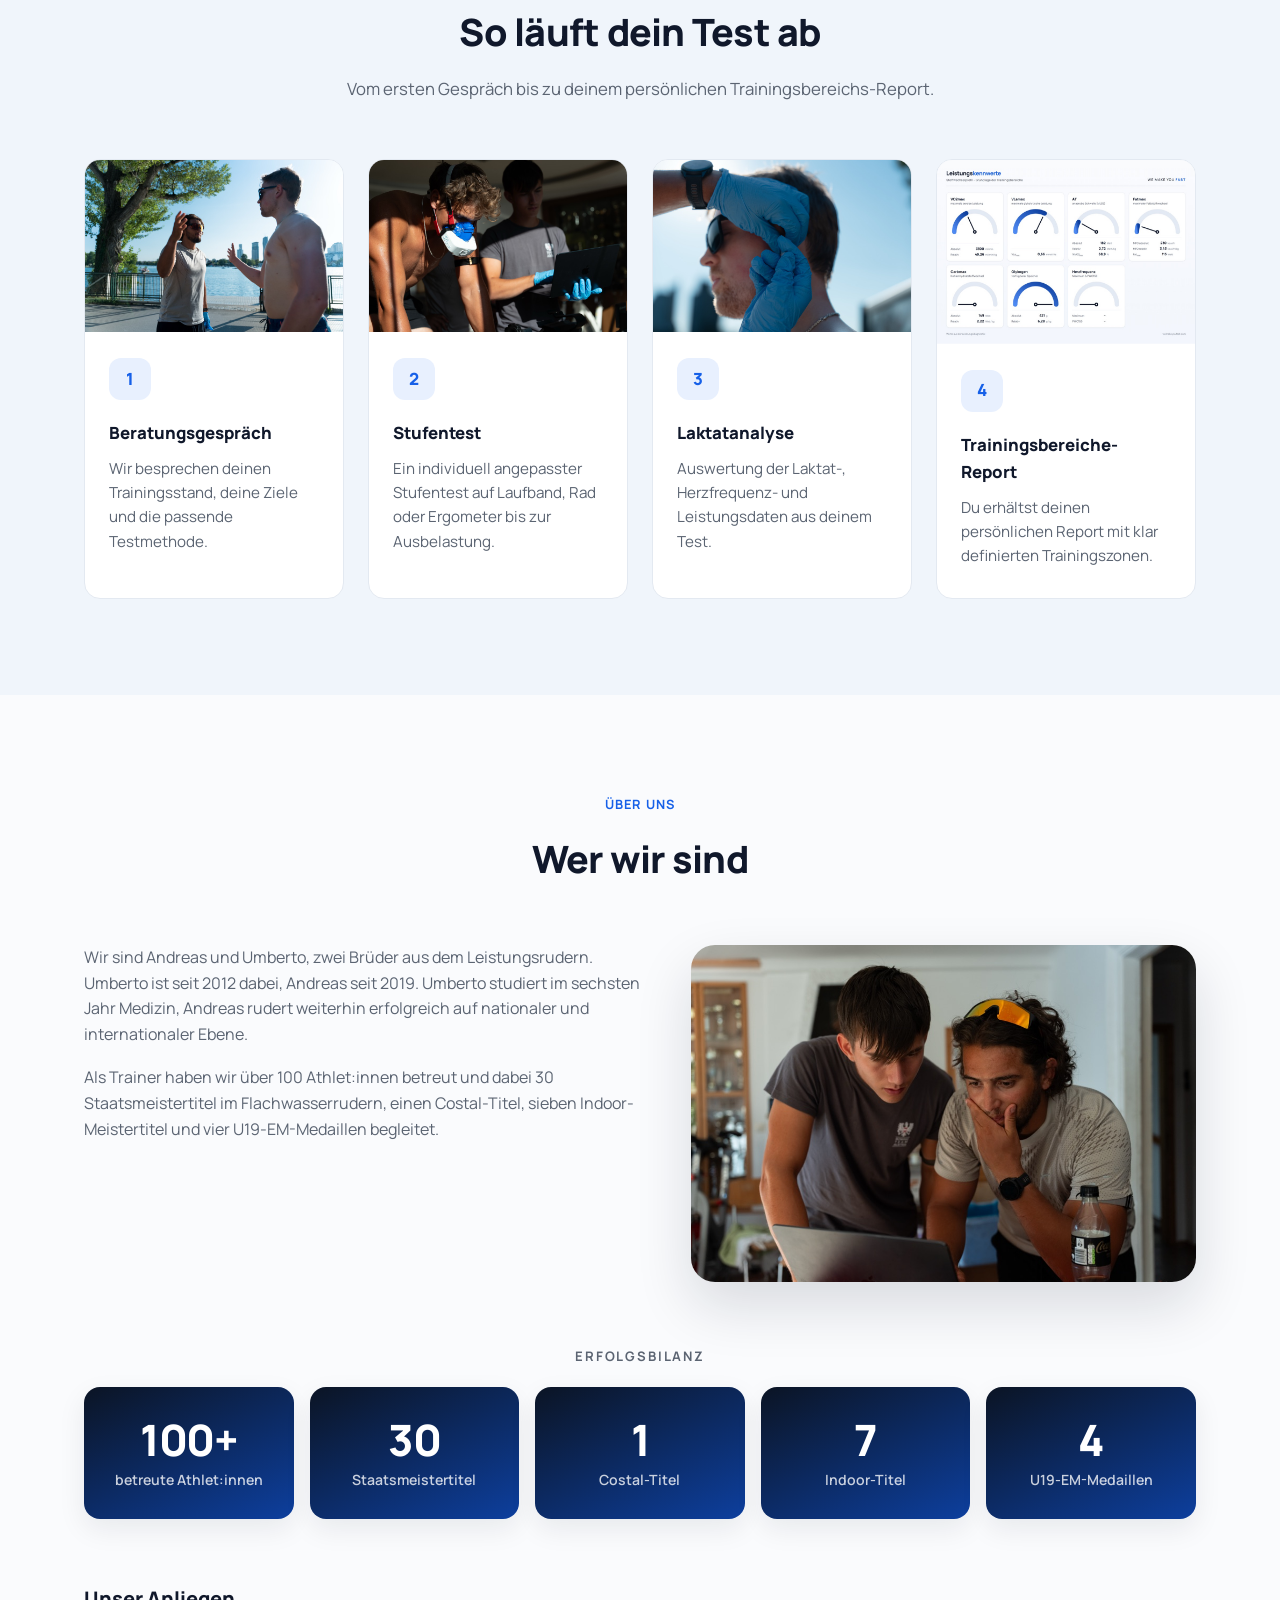
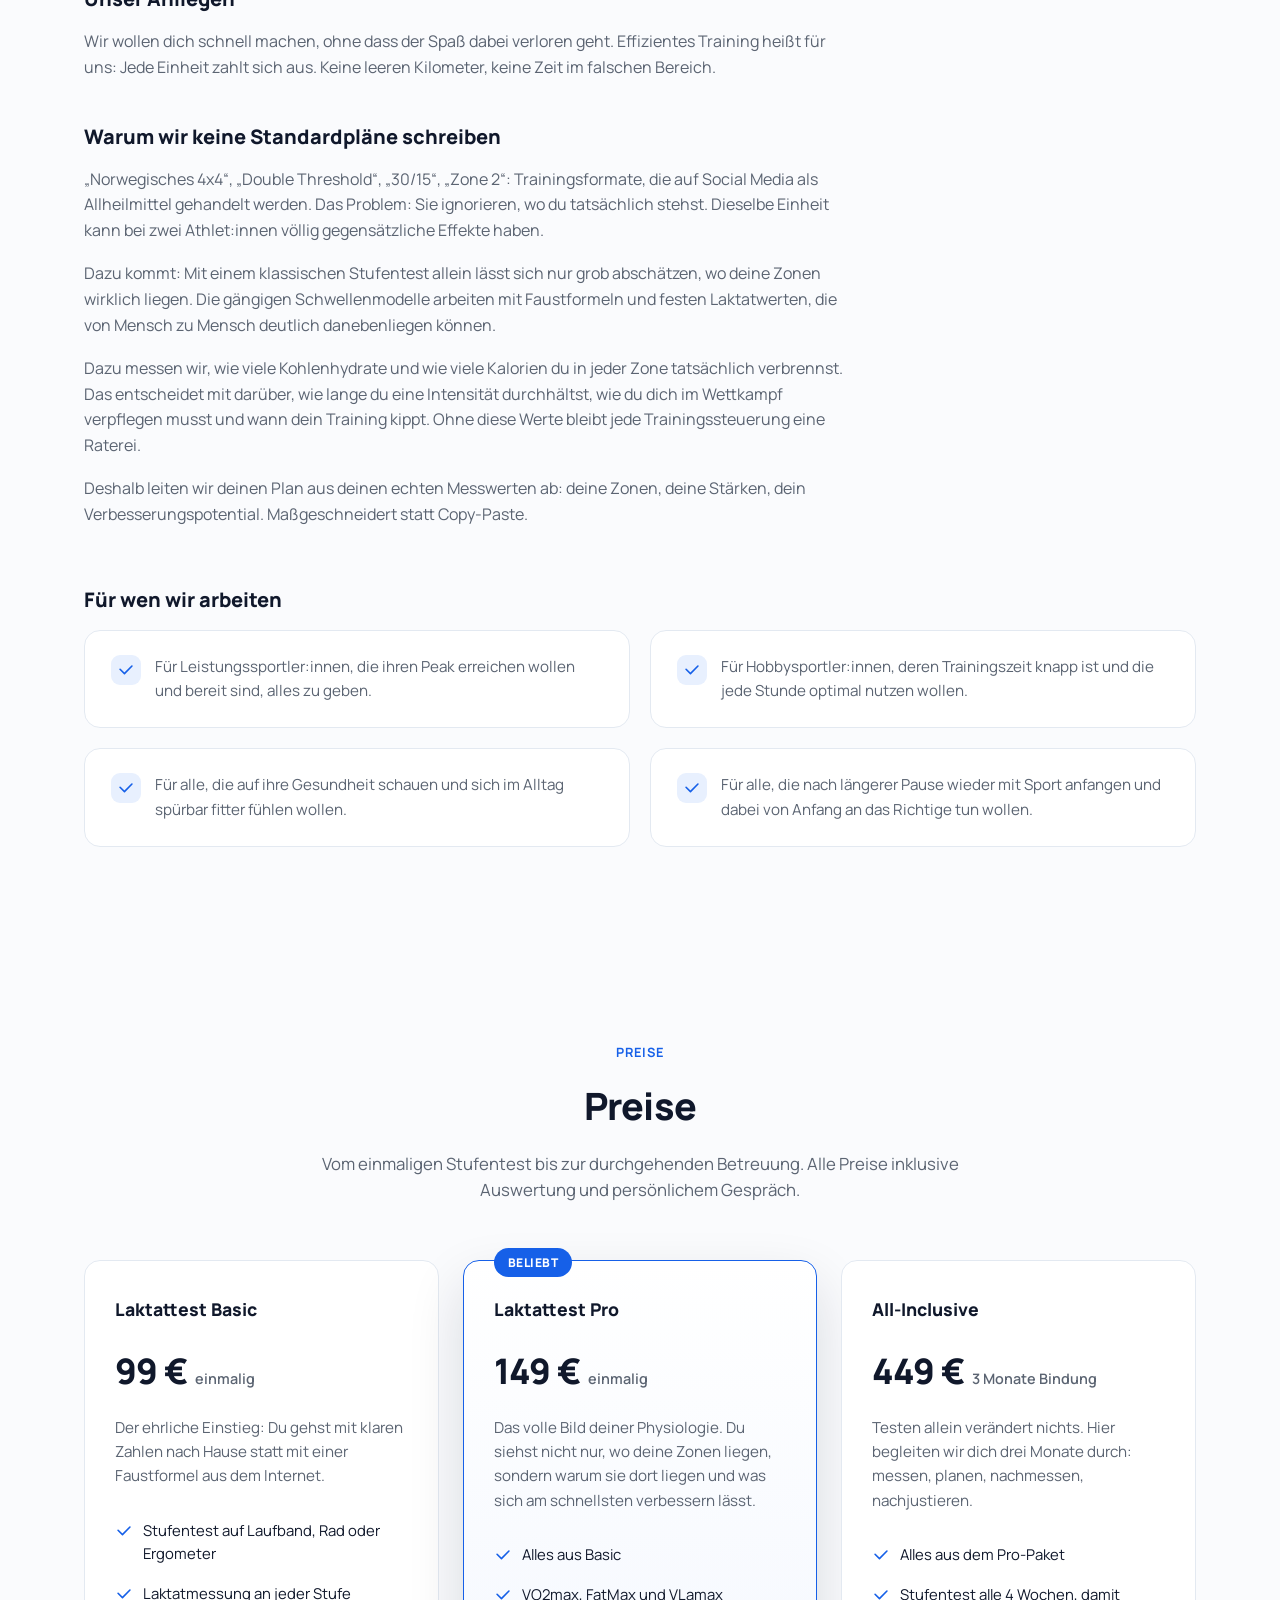
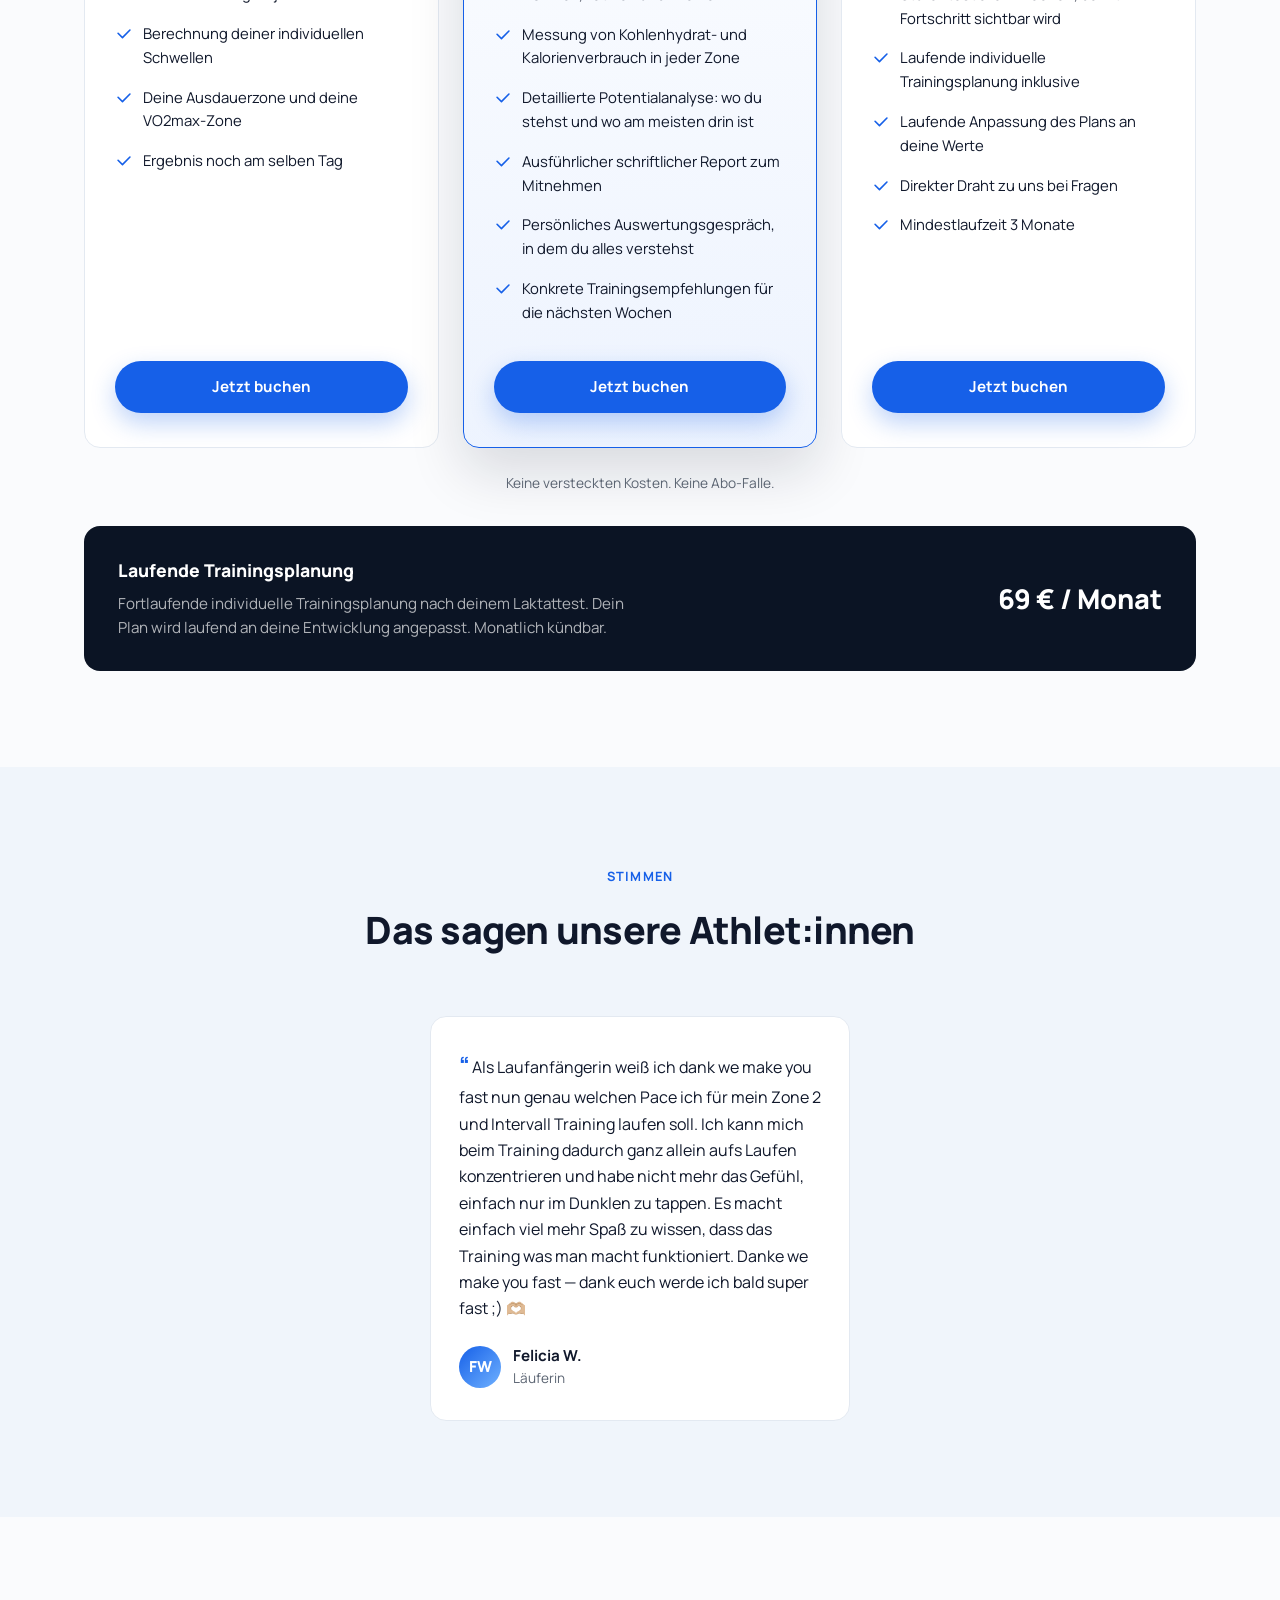
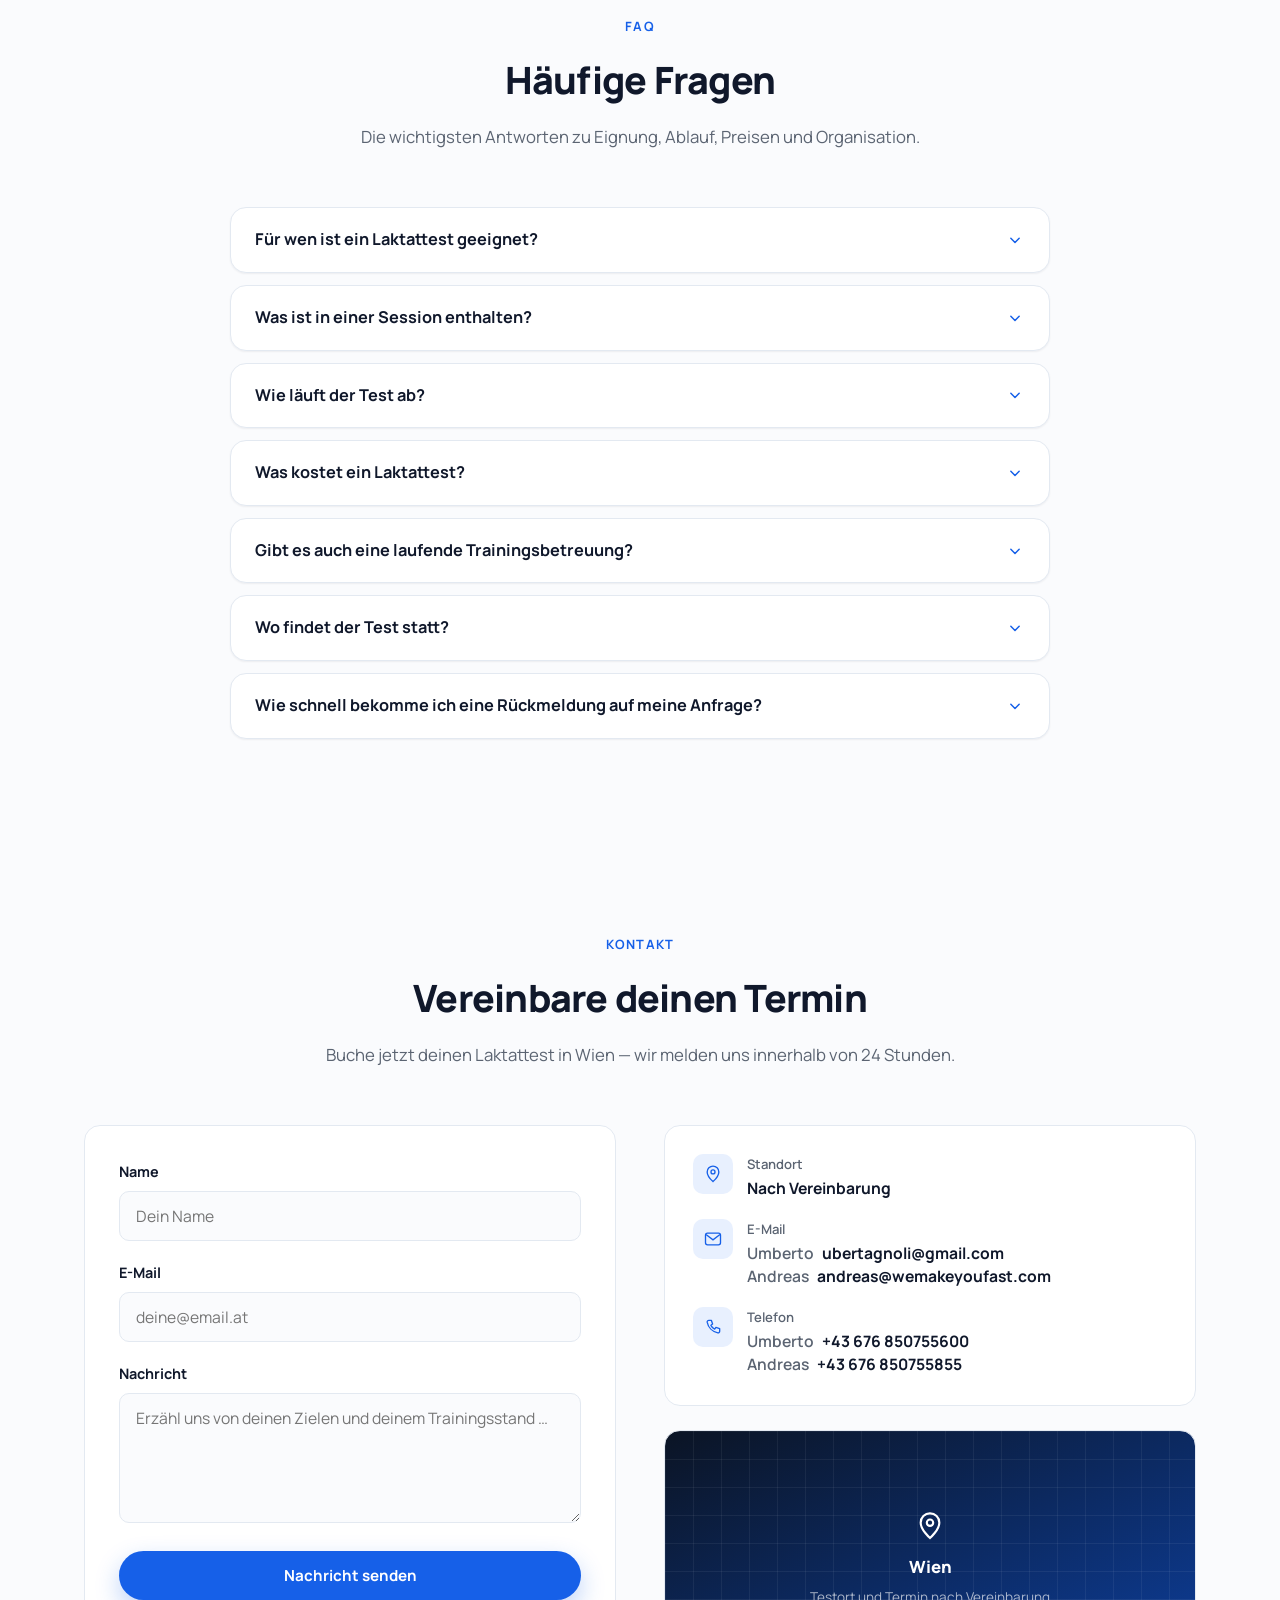
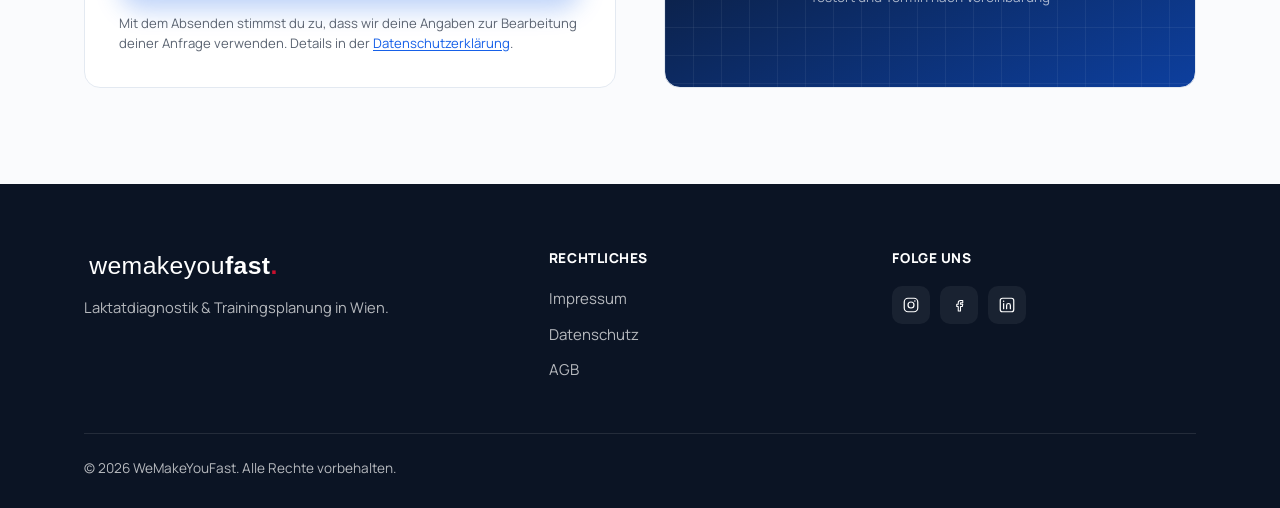
==== commit bf7f6fa5: "Add Felicia W.'s review, bring the testimonials section back The section came out three days ago bec" ====
--- a/index.html
+++ b/index.html
@@ -48,6 +48,7 @@
         <a href="#how" data-i18n="nav.how">Ablauf</a>
         <a href="#ueber-uns" data-i18n="nav.ueberUns">Über uns</a>
         <a href="#pricing" data-i18n="nav.pricing">Preise</a>
+        <a href="#testimonials" data-i18n="nav.testimonials">Stimmen</a>
         <a href="#faq" data-i18n="nav.faq">FAQ</a>
         <a href="#contact" data-i18n="nav.contact">Kontakt</a>
         <a href="#contact" class="btn btn-primary nav-cta" data-i18n="nav.cta">Termin buchen</a>
@@ -181,6 +182,17 @@
       </div>
     </section>
 
+    <!-- Testimonials -->
+    <section id="testimonials" class="testimonials">
+      <div class="container">
+        <div class="section-head center" data-reveal>
+          <span class="eyebrow" data-i18n="testimonials.eyebrow">Stimmen</span>
+          <h2 data-i18n="testimonials.title">Das sagen unsere Athlet:innen</h2>
+        </div>
+        <div class="testimonial-grid" data-testimonials></div>
+      </div>
+    </section>
+
     <!-- FAQ -->
     <section id="faq" class="faq">
       <div class="container">
--- a/css/style.css
+++ b/css/style.css
@@ -812,10 +812,6 @@
 
 /* ---------- FAQ ---------- */
 
-.faq {
-  background: var(--color-bg-alt);
-}
-
 .faq-list {
   max-width: 820px;
   margin: 0 auto;
@@ -929,6 +925,76 @@
   margin-bottom: 20px;
 }
 
+/* ---------- Testimonials ---------- */
+
+.testimonials {
+  background: var(--color-bg-alt);
+}
+
+/* auto-fit statt drei fester Spalten: eine einzelne Stimme steht damit als
+   eine zentrierte Karte und nicht als Drittel neben zwei Luecken. */
+.testimonial-grid {
+  display: grid;
+  grid-template-columns: repeat(auto-fit, minmax(300px, 420px));
+  justify-content: center;
+  gap: 24px;
+}
+
+.testimonial-card {
+  background: var(--color-surface);
+  border: 1px solid var(--color-border);
+  border-radius: var(--radius-md);
+  padding: 30px 28px;
+  display: flex;
+  flex-direction: column;
+}
+
+.testimonial-quote {
+  color: var(--color-text);
+  font-size: 1rem;
+  line-height: 1.65;
+  margin-bottom: 22px;
+}
+
+.testimonial-quote::before {
+  content: "\201C";
+  color: var(--color-accent);
+  font-size: 1.4rem;
+  font-weight: 800;
+  margin-right: 2px;
+}
+
+.testimonial-author {
+  display: flex;
+  align-items: center;
+  gap: 12px;
+  margin-top: auto;
+}
+
+.testimonial-avatar {
+  width: 42px;
+  height: 42px;
+  border-radius: 50%;
+  background: linear-gradient(135deg, var(--color-accent), #6fb1ff);
+  color: #fff;
+  display: flex;
+  align-items: center;
+  justify-content: center;
+  font-weight: 800;
+  font-size: 0.95rem;
+  flex-shrink: 0;
+}
+
+.testimonial-author .name {
+  font-weight: 700;
+  font-size: 0.95rem;
+}
+
+.testimonial-author .role {
+  color: var(--color-text-muted);
+  font-size: 0.85rem;
+}
+
 /* ---------- Contact ---------- */
 
 .contact-grid {
@@ -1314,6 +1380,11 @@
   font-size: 0.95rem;
   color: var(--color-accent);
   text-decoration: none;
+}
+
+/* Im Deutschen ist der Sprachhinweis leer — dann keinen leeren Kasten zeigen. */
+.legal-note:empty {
+  display: none;
 }
 
 .legal-note {
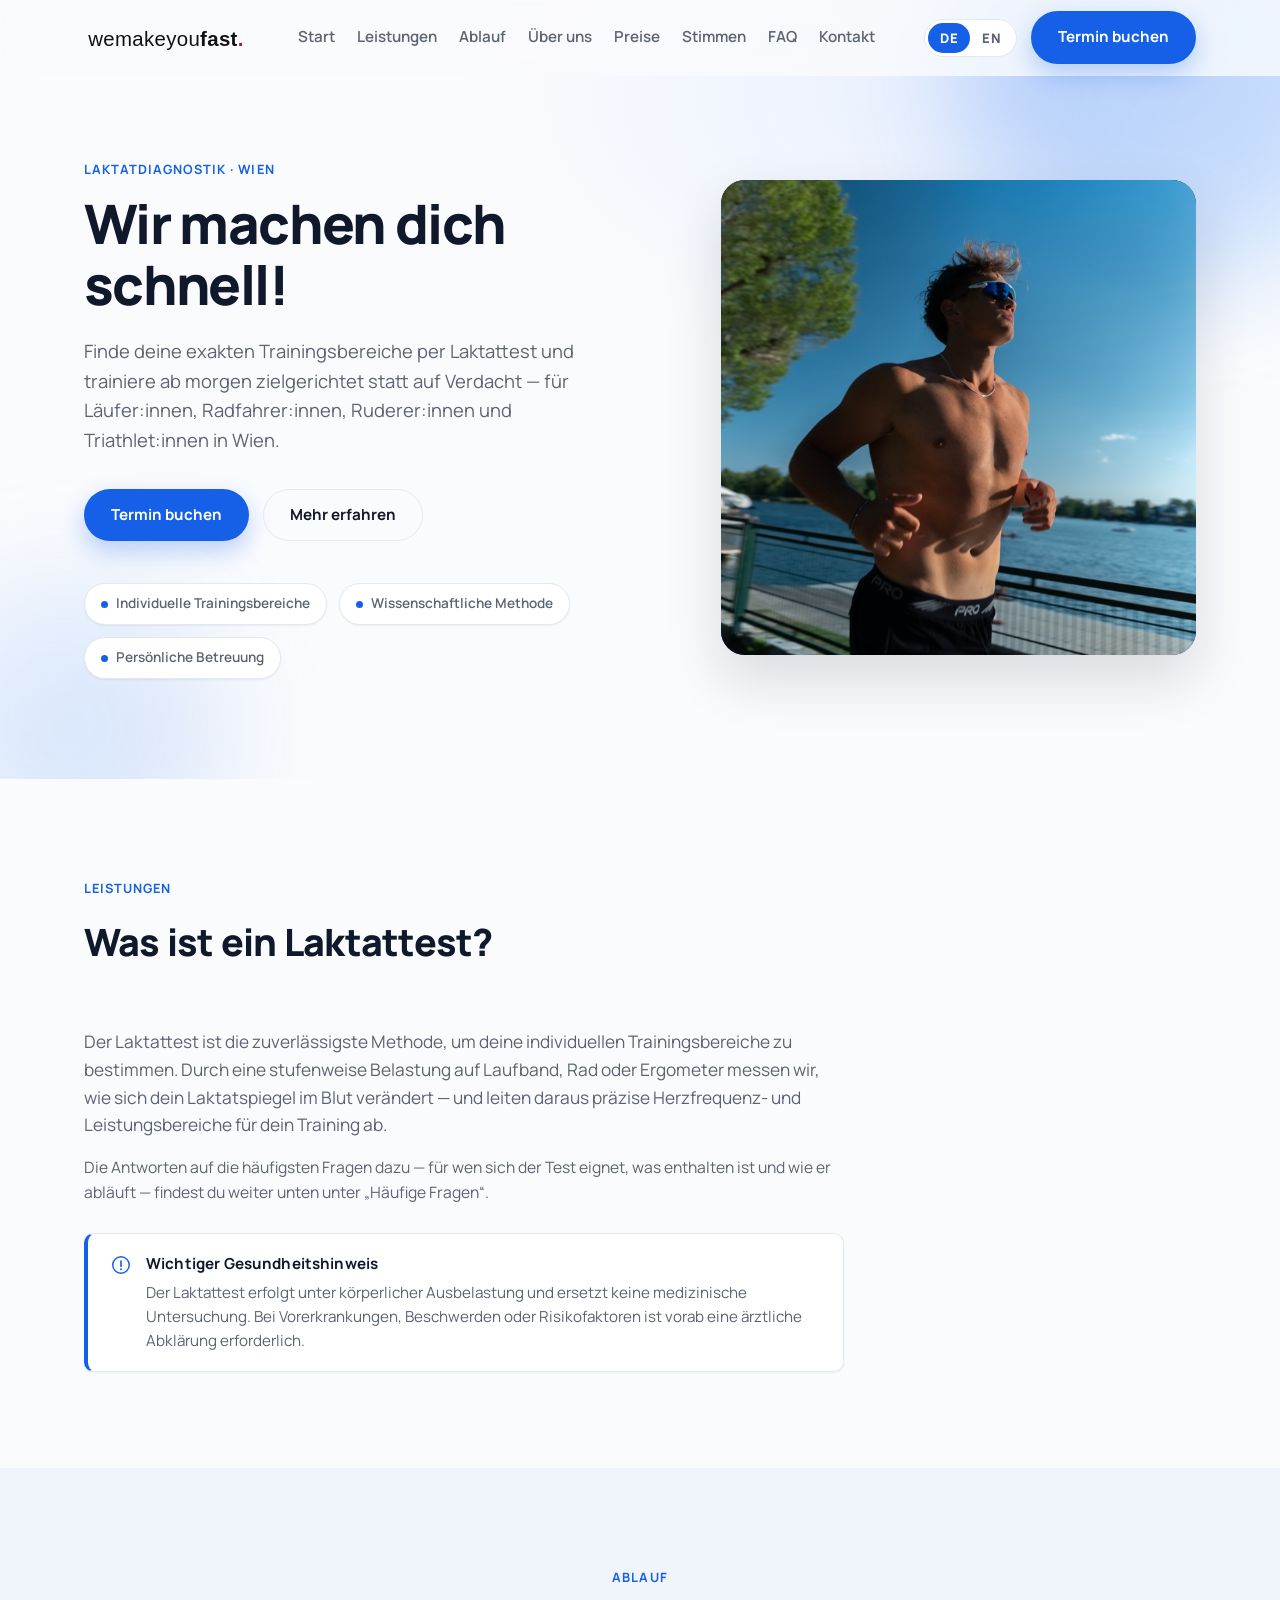
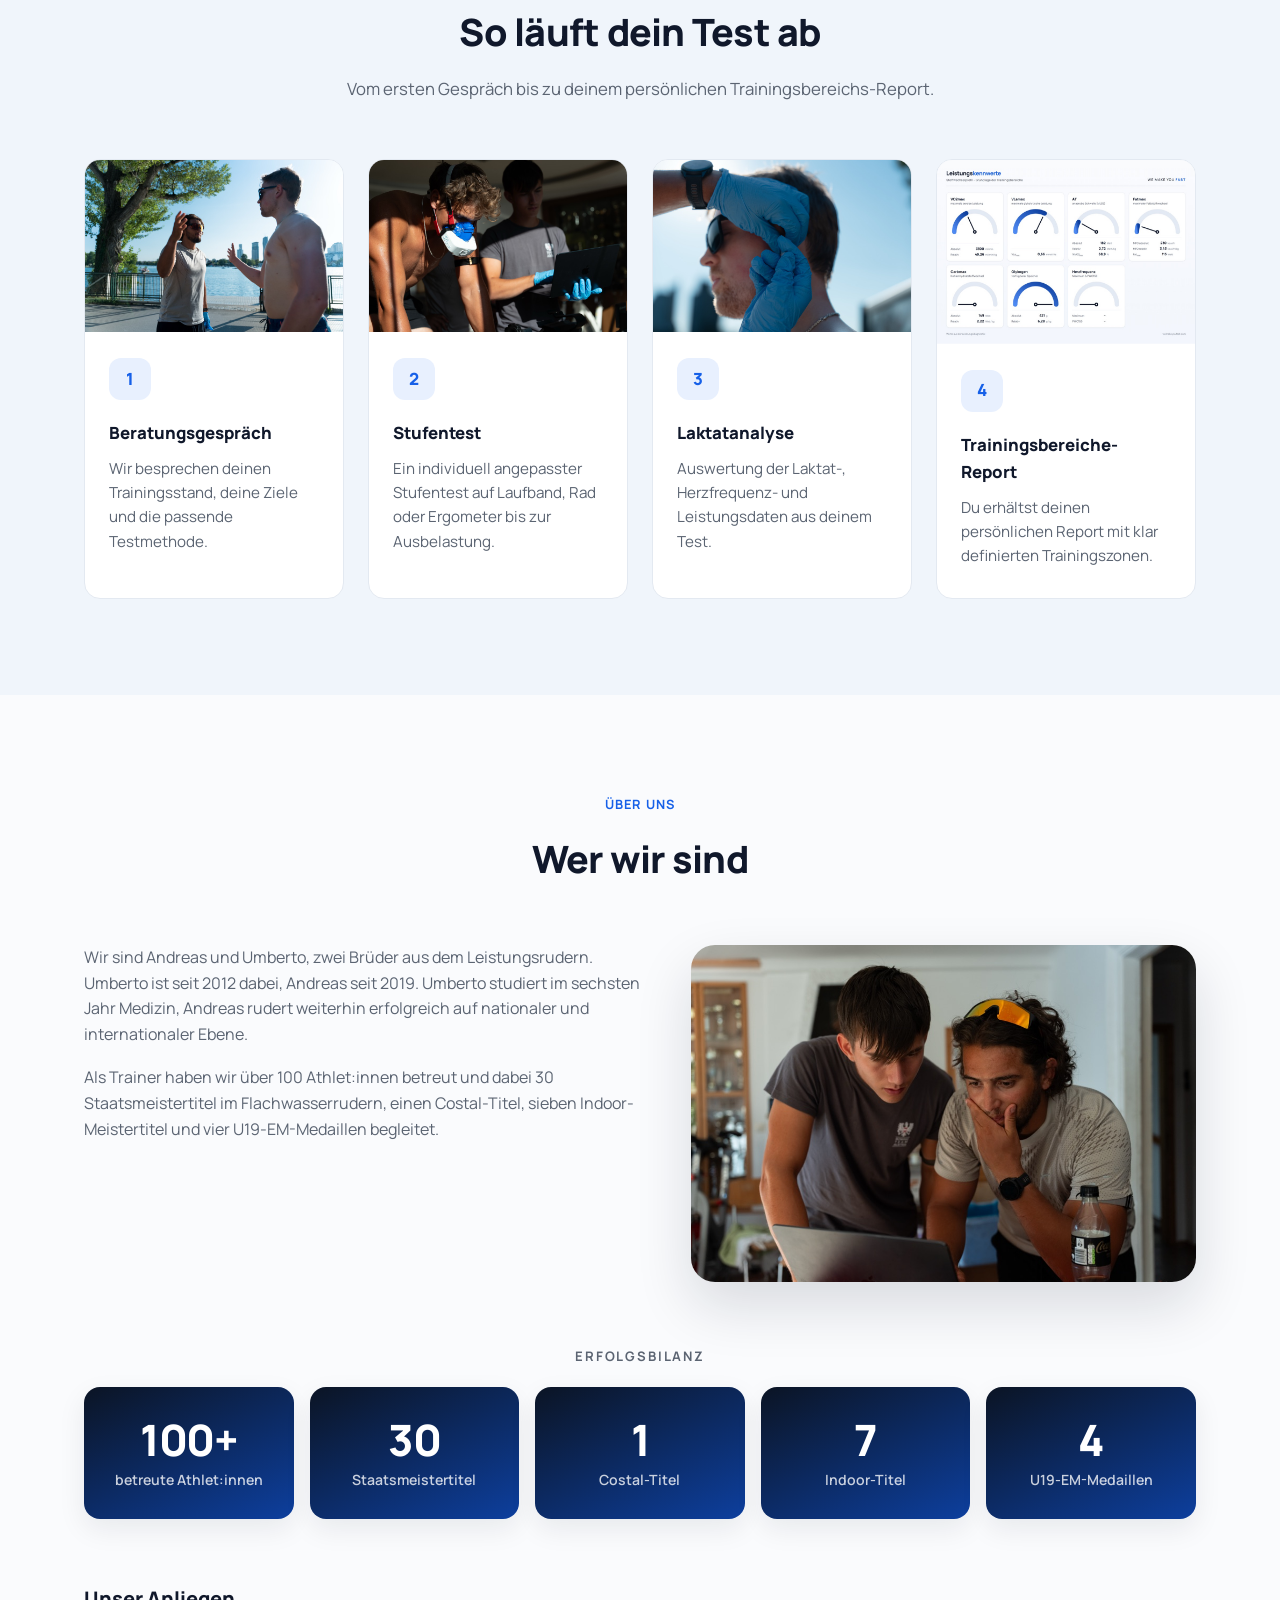
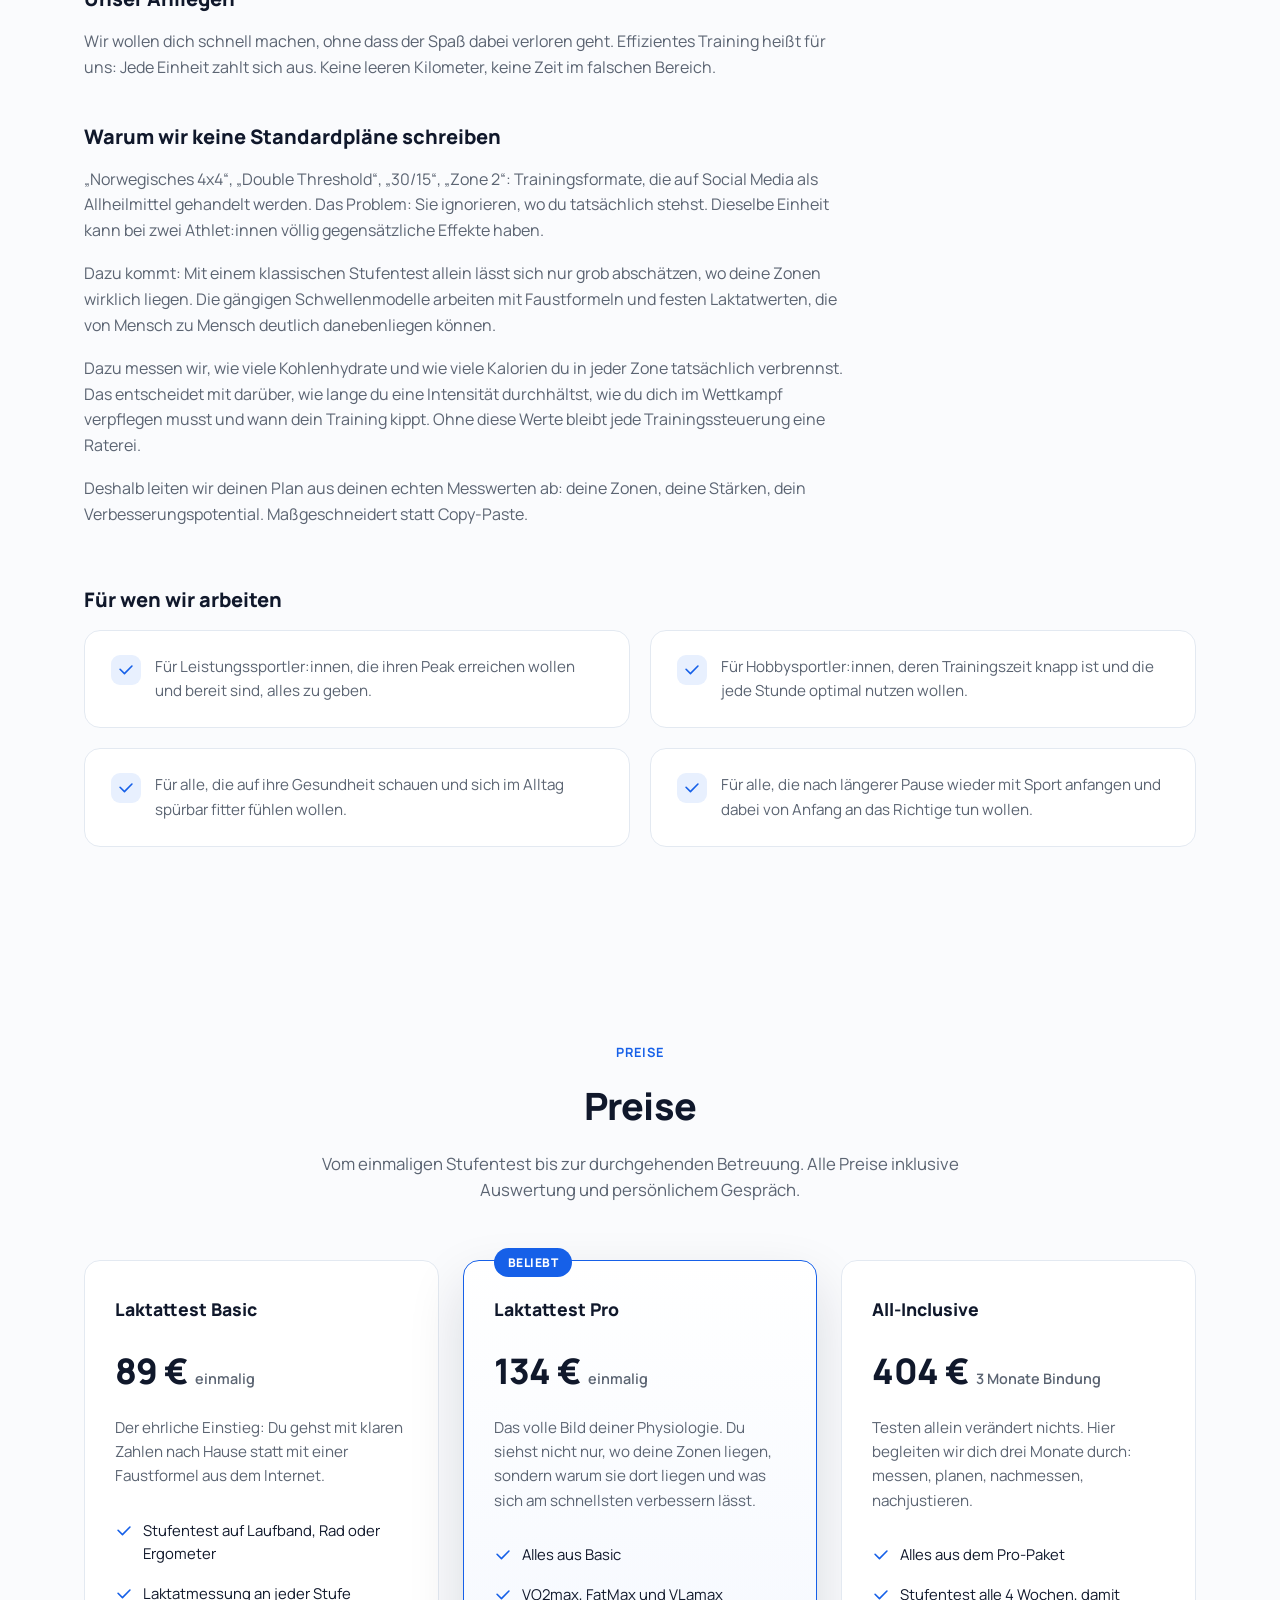
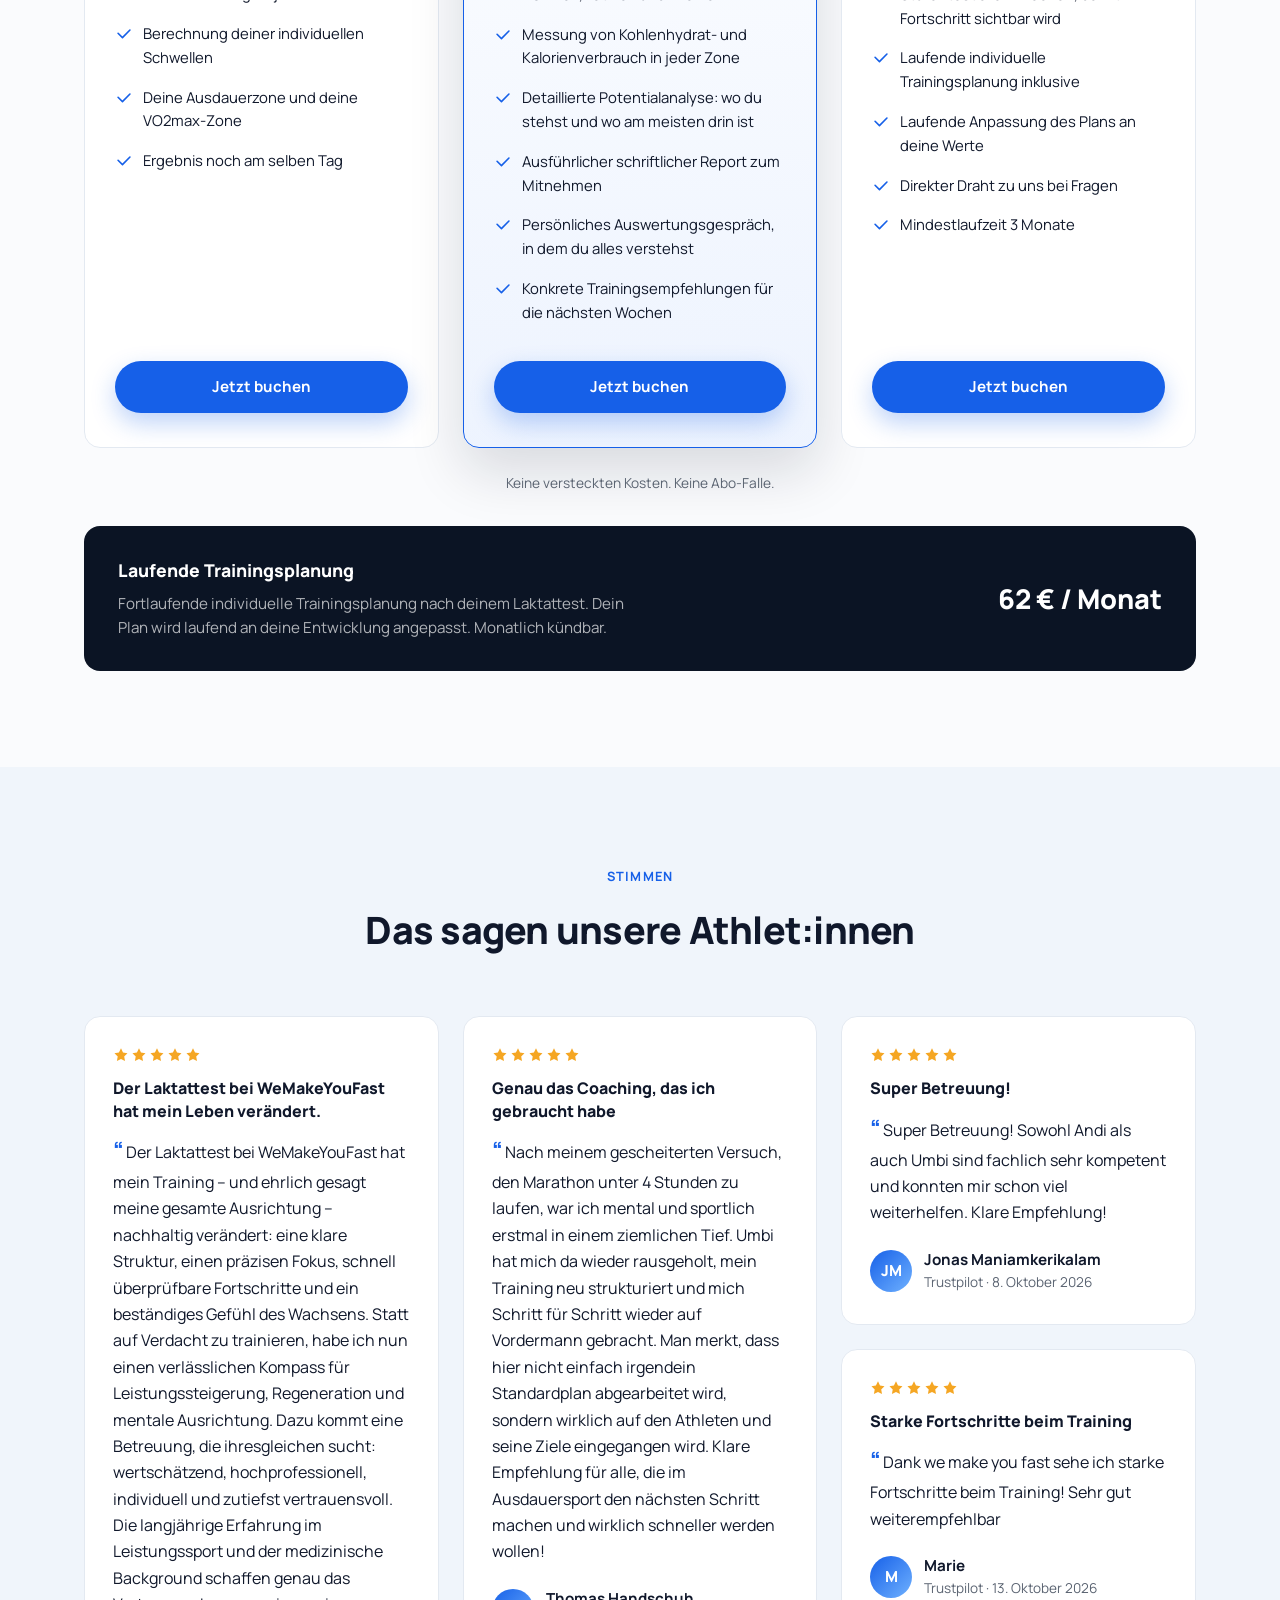
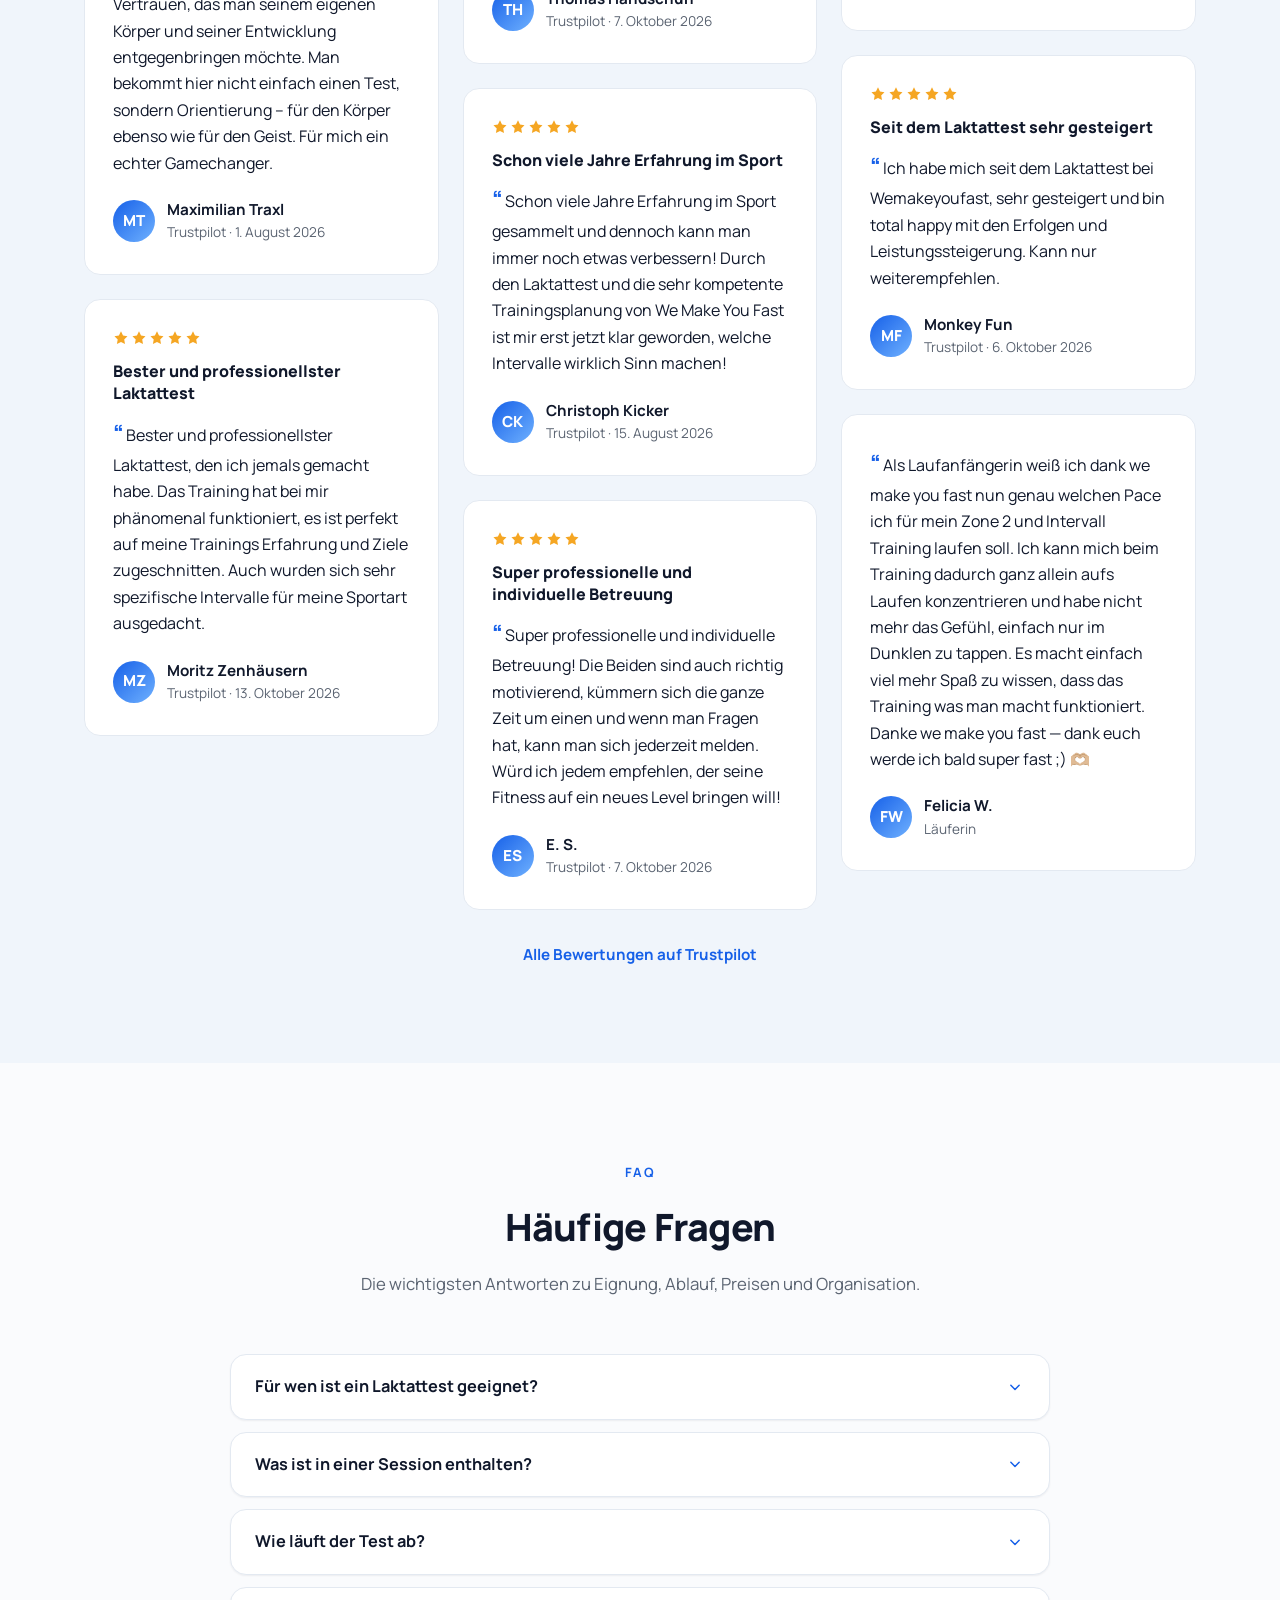
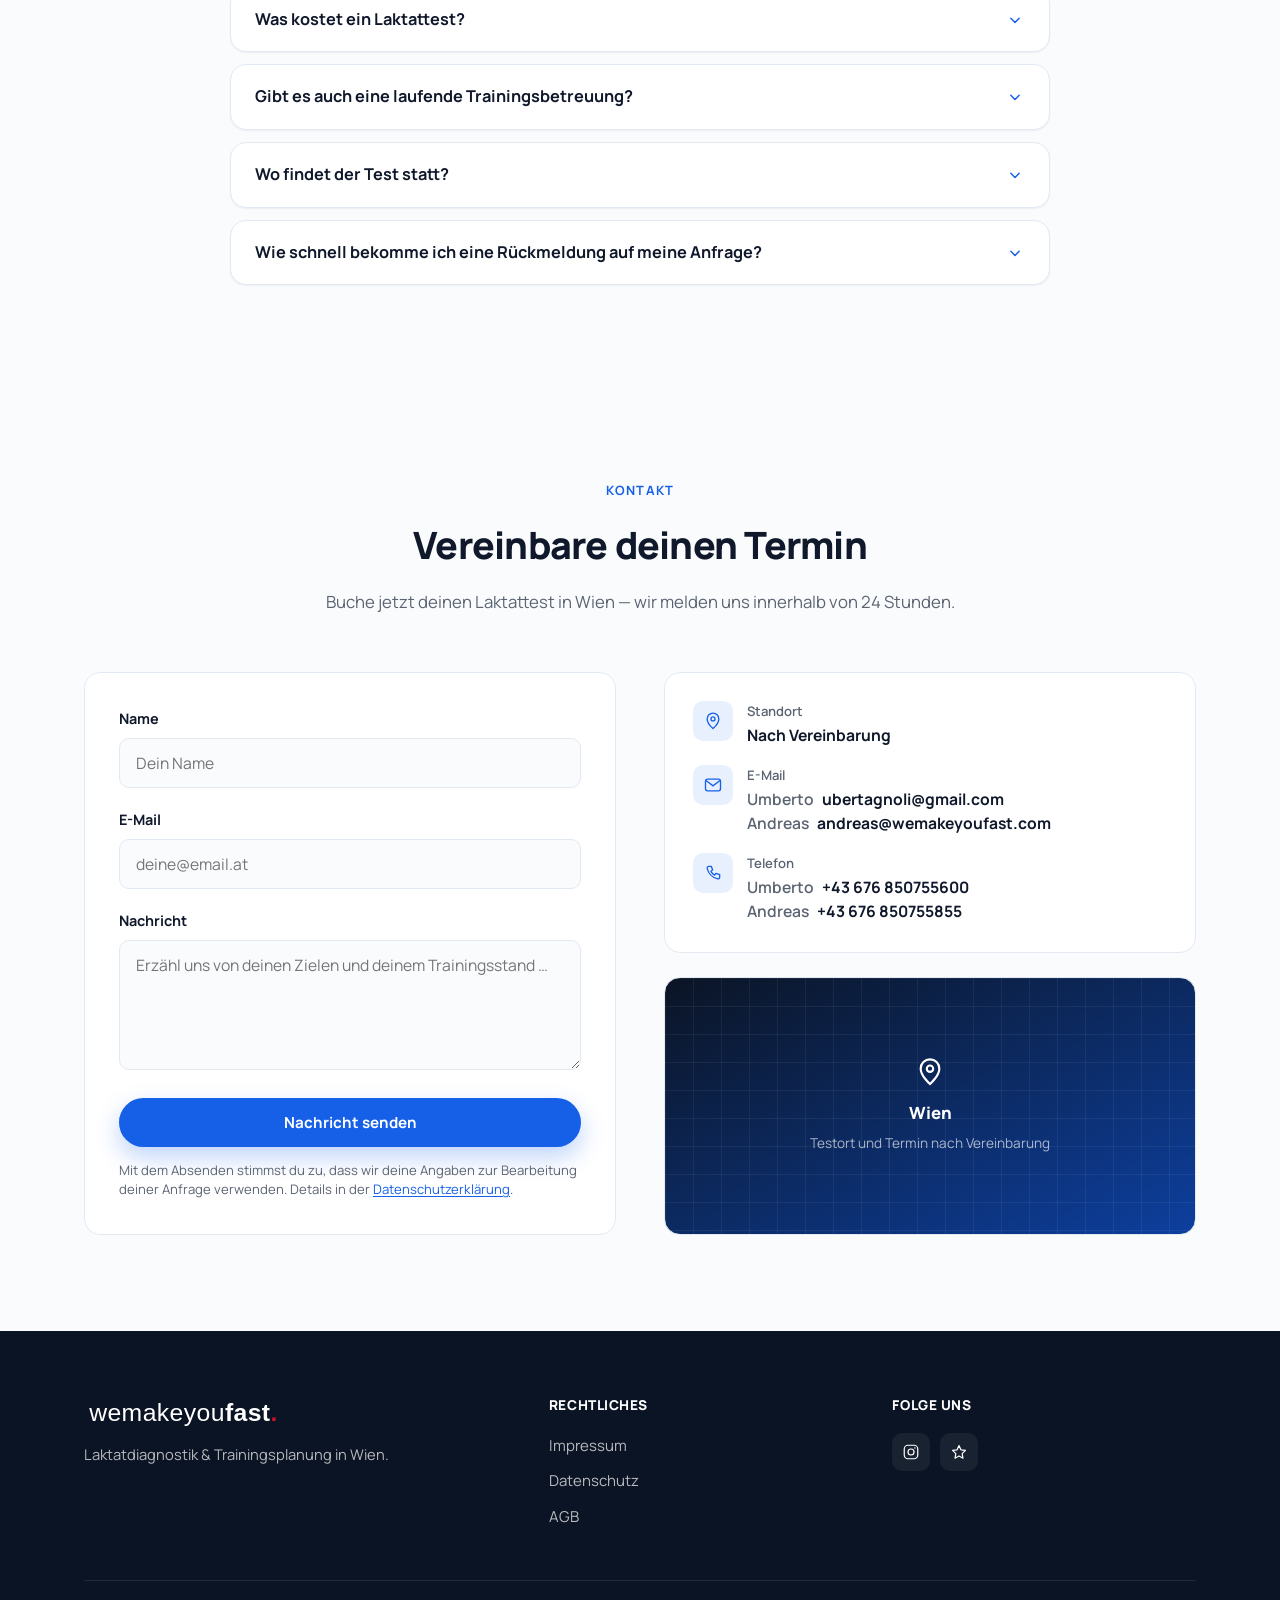
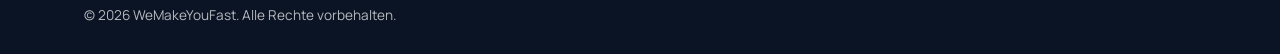
==== commit c596b808: "Show the Trustpilot reviews, link Instagram, cut prices by 10% Eight reviews from our Trustpilot pro" ====
--- a/index.html
+++ b/index.html
@@ -190,6 +190,7 @@
           <h2 data-i18n="testimonials.title">Das sagen unsere Athlet:innen</h2>
         </div>
         <div class="testimonial-grid" data-testimonials></div>
+        <div class="testimonials-more" data-testimonials-more></div>
       </div>
     </section>
 
@@ -268,14 +269,11 @@
         <div class="footer-col">
           <h4 data-i18n="footer.socialTitle">Folge uns</h4>
           <div class="footer-social">
-            <a href="#" aria-label="Instagram">
+            <a href="https://www.instagram.com/wemakeyoufast" target="_blank" rel="noopener" aria-label="Instagram">
               <svg width="18" height="18" viewBox="0 0 24 24" fill="none" xmlns="http://www.w3.org/2000/svg"><rect x="3" y="3" width="18" height="18" rx="5" stroke="white" stroke-width="1.6"/><circle cx="12" cy="12" r="4" stroke="white" stroke-width="1.6"/><circle cx="17.2" cy="6.8" r="1" fill="white"/></svg>
             </a>
-            <a href="#" aria-label="Facebook">
-              <svg width="18" height="18" viewBox="0 0 24 24" fill="none" xmlns="http://www.w3.org/2000/svg"><path d="M14 9h3V6h-3c-1.7 0-3 1.3-3 3v2H9v3h2v6h3v-6h2.5l.5-3H14V9.5c0-.3.2-.5.5-.5Z" stroke="white" stroke-width="1.4" stroke-linejoin="round"/></svg>
-            </a>
-            <a href="#" aria-label="LinkedIn">
-              <svg width="18" height="18" viewBox="0 0 24 24" fill="none" xmlns="http://www.w3.org/2000/svg"><rect x="3" y="3" width="18" height="18" rx="3" stroke="white" stroke-width="1.6"/><line x1="7.5" y1="10" x2="7.5" y2="17" stroke="white" stroke-width="1.6" stroke-linecap="round"/><circle cx="7.5" cy="7" r="1" fill="white"/><path d="M11.5 17v-4.5c0-1.4 1-2.5 2.5-2.5s2.5 1.1 2.5 2.5V17" stroke="white" stroke-width="1.6" stroke-linecap="round"/></svg>
+            <a href="https://de.trustpilot.com/review/wemakeyoufast.com" target="_blank" rel="noopener" aria-label="Trustpilot">
+              <svg width="18" height="18" viewBox="0 0 24 24" fill="none" xmlns="http://www.w3.org/2000/svg"><path d="M12 3.5l2.6 5.6 6 .8-4.4 4.3 1.1 6.1L12 17.4 6.7 20.3l1.1-6.1L3.4 9.9l6-.8z" stroke="white" stroke-width="1.6" stroke-linejoin="round"/></svg>
             </a>
           </div>
         </div>
--- a/css/style.css
+++ b/css/style.css
@@ -931,13 +931,25 @@
   background: var(--color-bg-alt);
 }
 
-/* auto-fit statt drei fester Spalten: eine einzelne Stimme steht damit als
-   eine zentrierte Karte und nicht als Drittel neben zwei Luecken. */
+/* Mehrspaltiges Mauerwerk statt Raster: die Stimmen sind unterschiedlich
+   lang, so bleiben keine Luecken zwischen den Karten. */
 .testimonial-grid {
-  display: grid;
-  grid-template-columns: repeat(auto-fit, minmax(300px, 420px));
-  justify-content: center;
-  gap: 24px;
+  column-count: 1;
+  column-gap: 24px;
+  max-width: 1120px;
+  margin: 0 auto;
+}
+
+@media (min-width: 760px) {
+  .testimonial-grid {
+    column-count: 2;
+  }
+}
+
+@media (min-width: 1100px) {
+  .testimonial-grid {
+    column-count: 3;
+  }
 }
 
 .testimonial-card {
@@ -945,8 +957,47 @@
   border: 1px solid var(--color-border);
   border-radius: var(--radius-md);
   padding: 30px 28px;
-  display: flex;
-  flex-direction: column;
+  margin-bottom: 24px;
+  break-inside: avoid;
+  -webkit-column-break-inside: avoid;
+}
+
+/* Sterne und Titel uebernehmen wir aus der Bewertung; die Sternfarbe ist
+   bewusst unser Gelbton und nicht das Gruen der Plattform. */
+.testimonial-stars {
+  display: flex;
+  gap: 2px;
+  margin-bottom: 14px;
+}
+
+.testimonial-stars svg {
+  width: 16px;
+  height: 16px;
+  fill: #f5a623;
+}
+
+.testimonial-title {
+  font-weight: 800;
+  font-size: 1rem;
+  line-height: 1.4;
+  margin-bottom: 10px;
+}
+
+.testimonials-more {
+  text-align: center;
+  margin-top: 32px;
+}
+
+.testimonials-more a {
+  color: var(--color-accent);
+  font-weight: 700;
+  font-size: 0.95rem;
+  text-decoration: none;
+}
+
+.testimonials-more a:hover,
+.testimonials-more a:focus-visible {
+  text-decoration: underline;
 }
 
 .testimonial-quote {
@@ -968,7 +1019,6 @@
   display: flex;
   align-items: center;
   gap: 12px;
-  margin-top: auto;
 }
 
 .testimonial-avatar {
